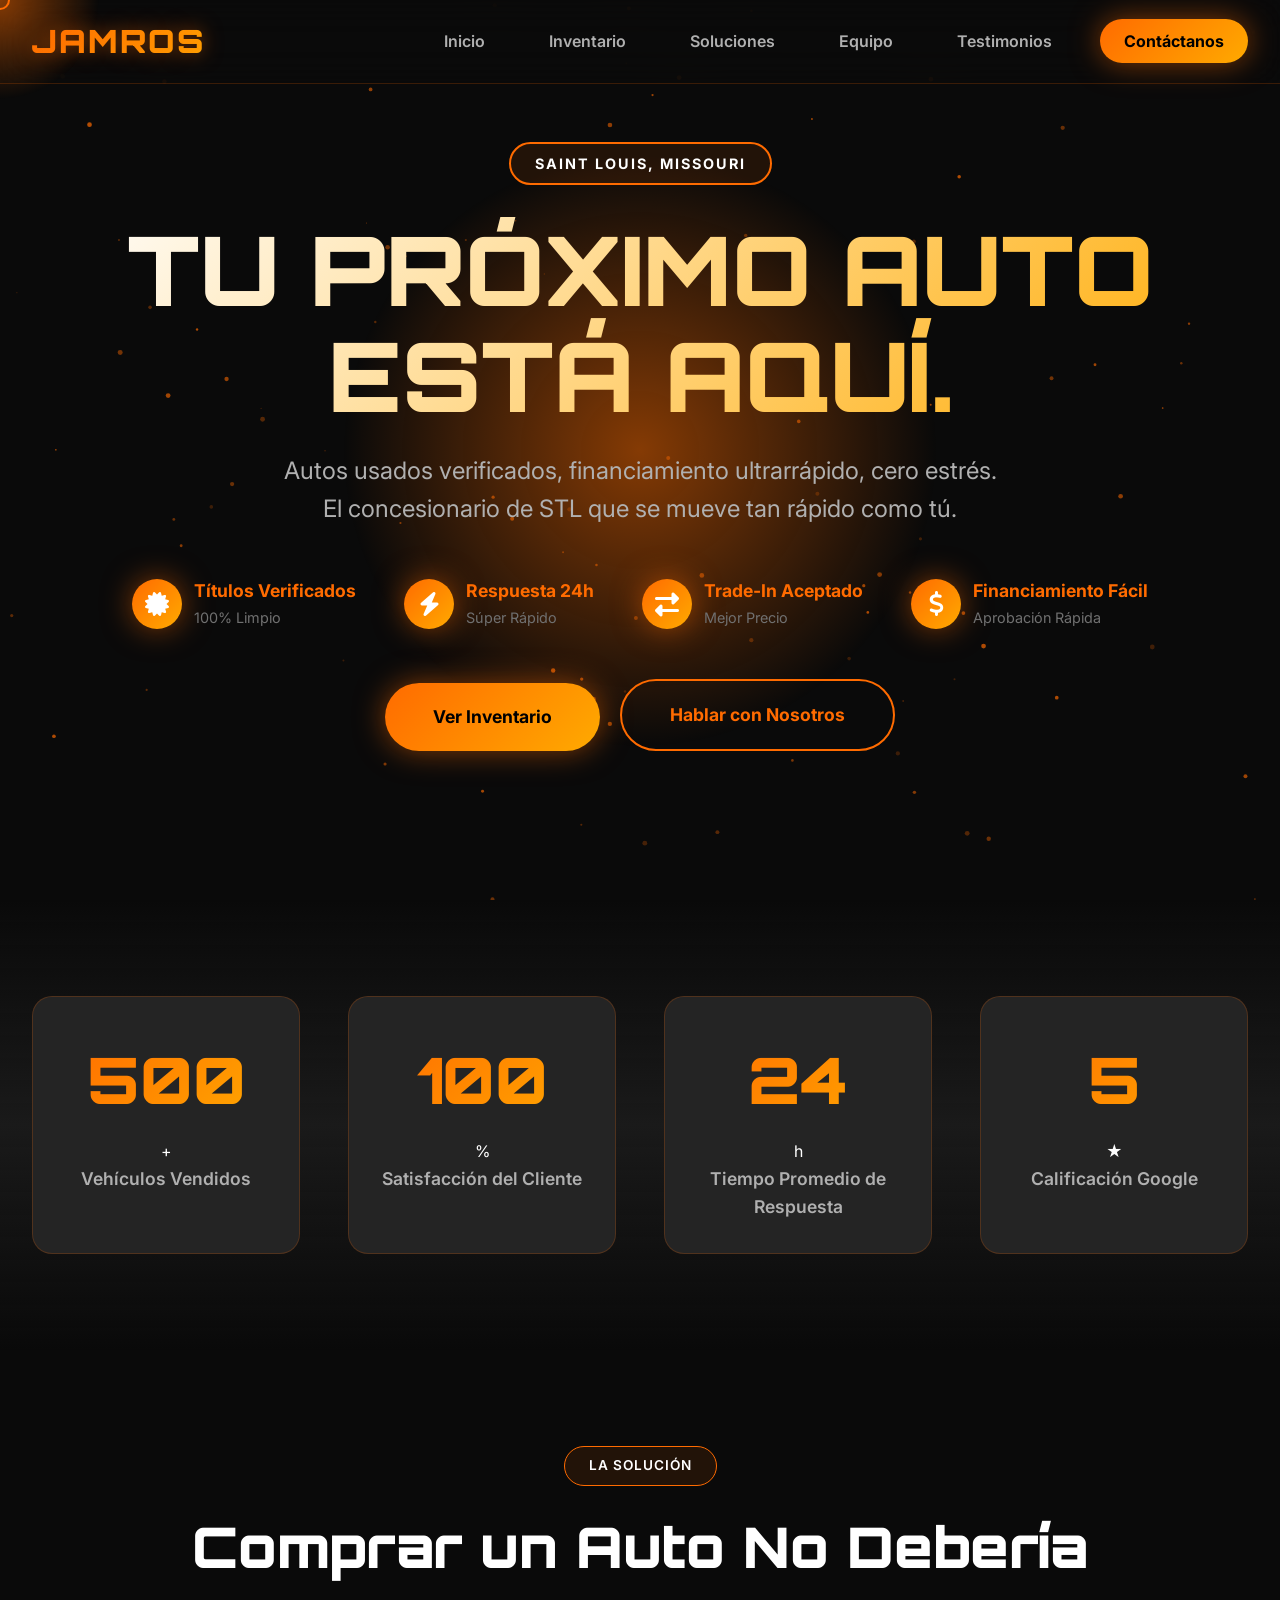
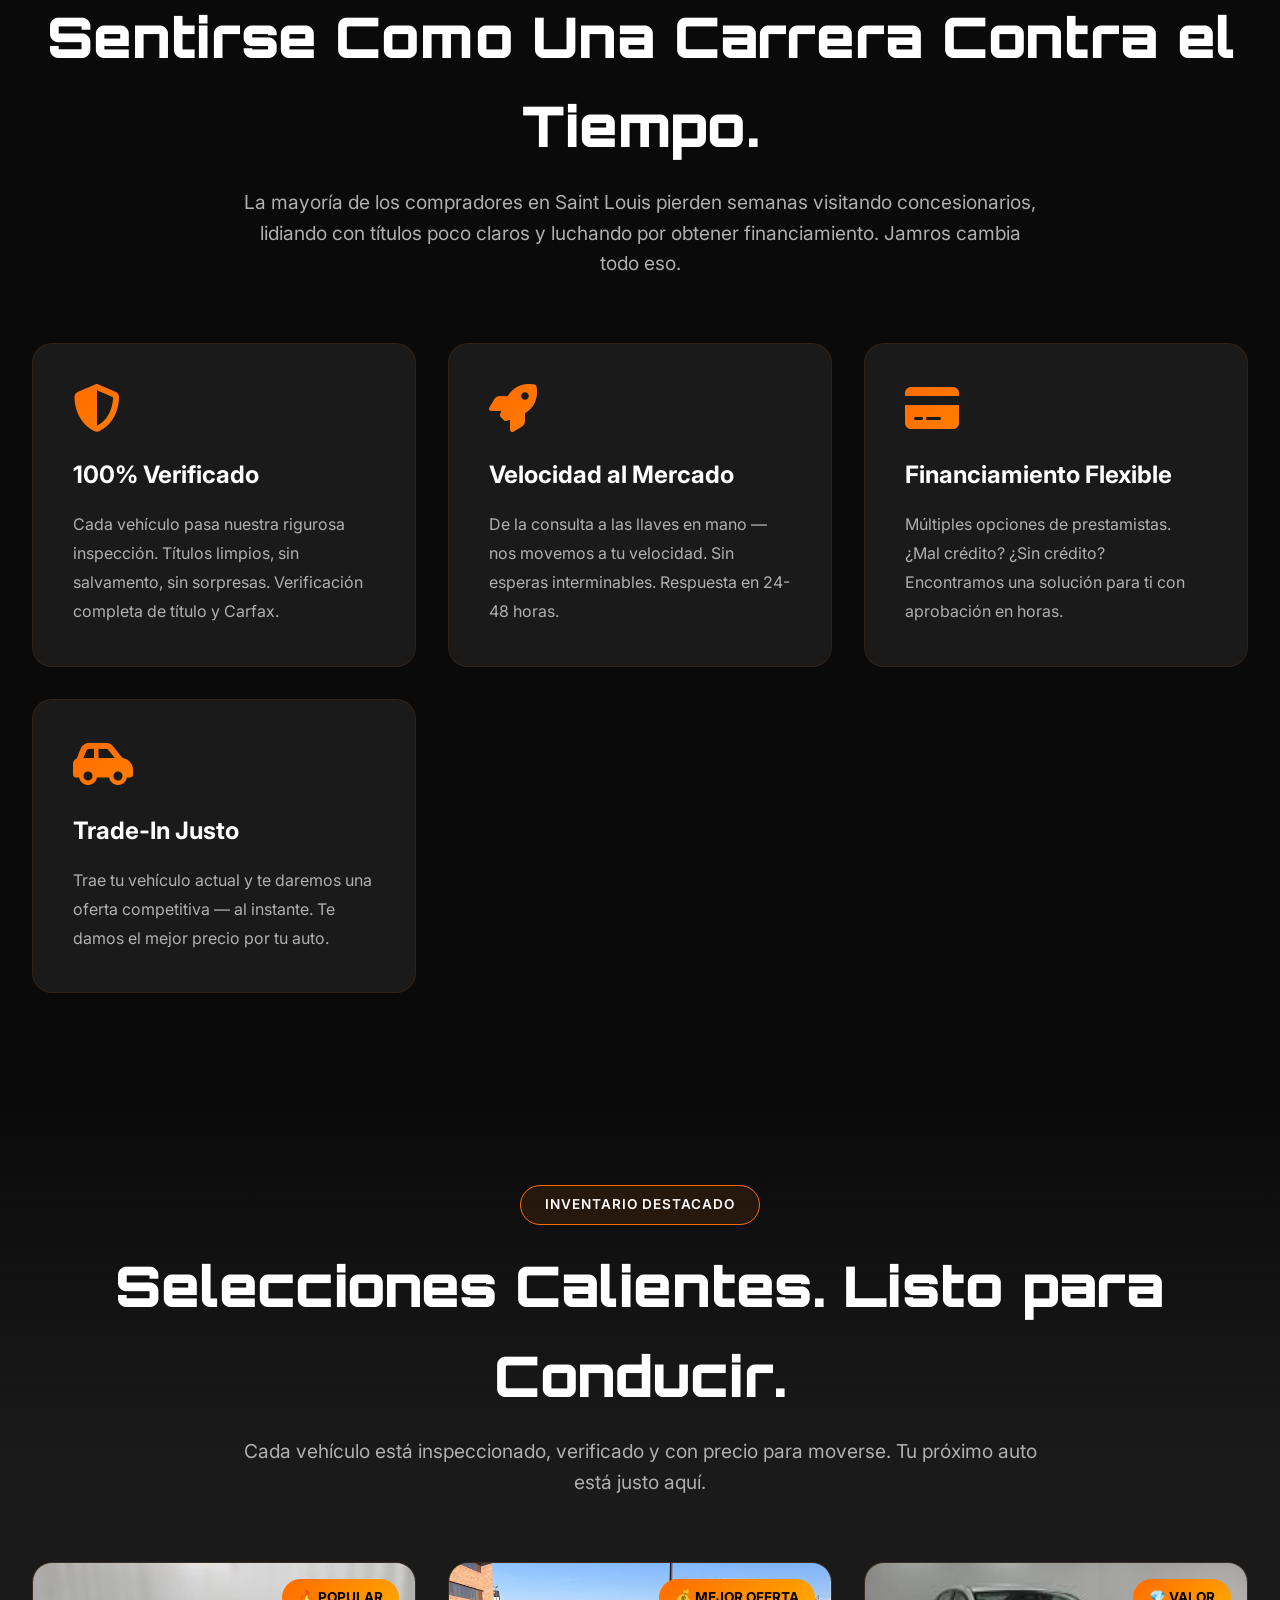
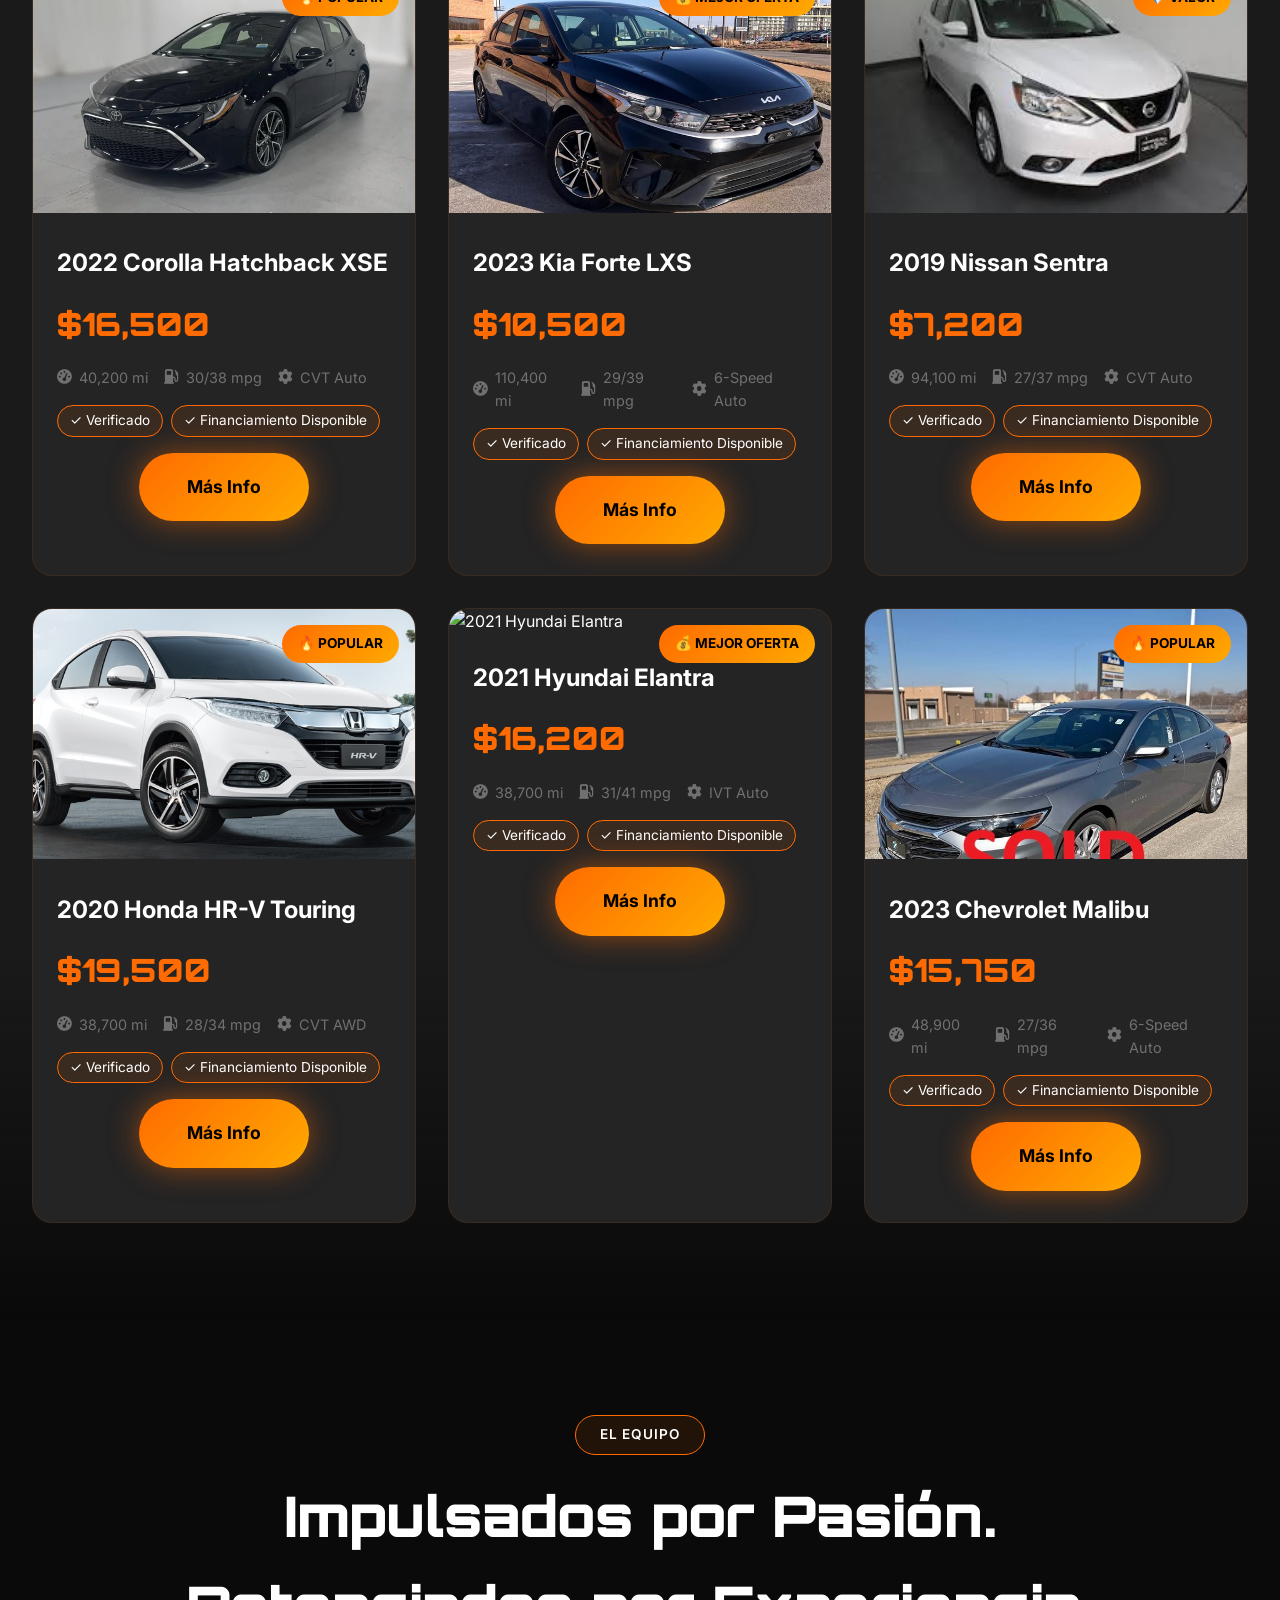
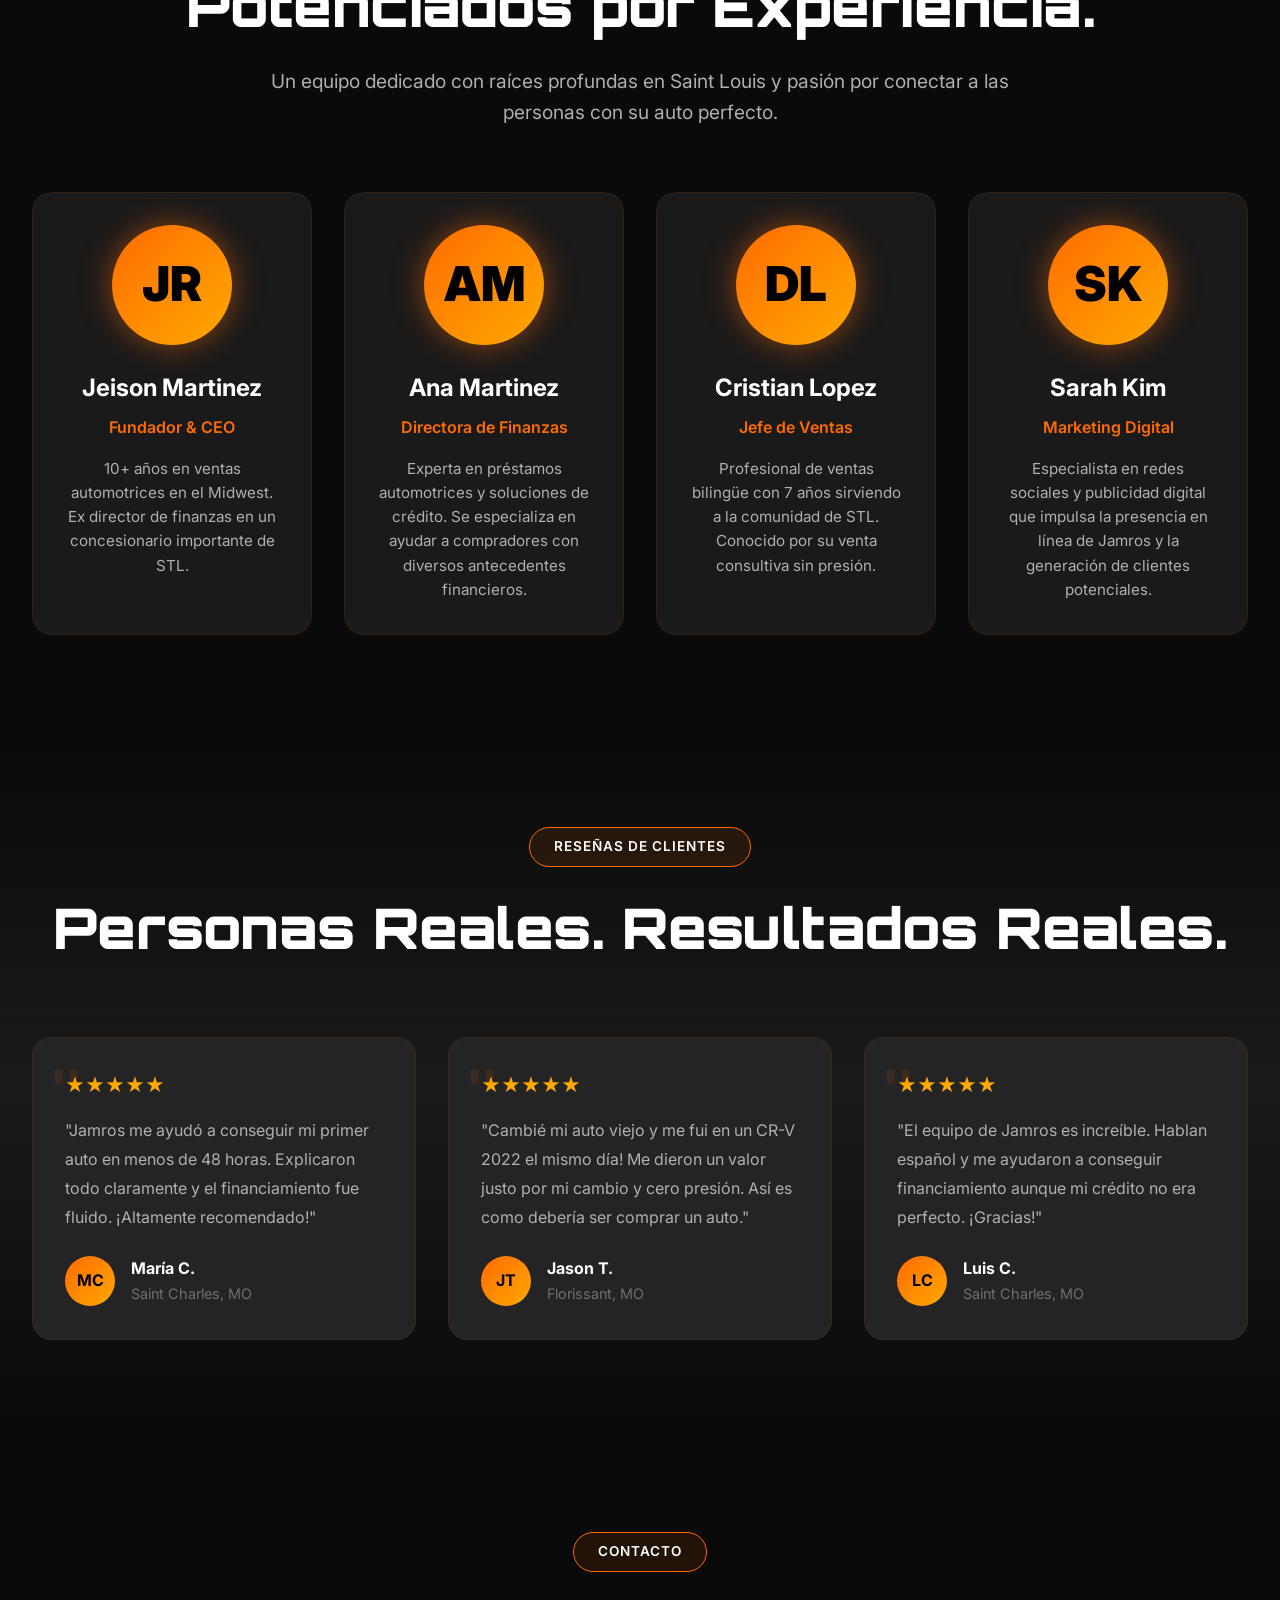
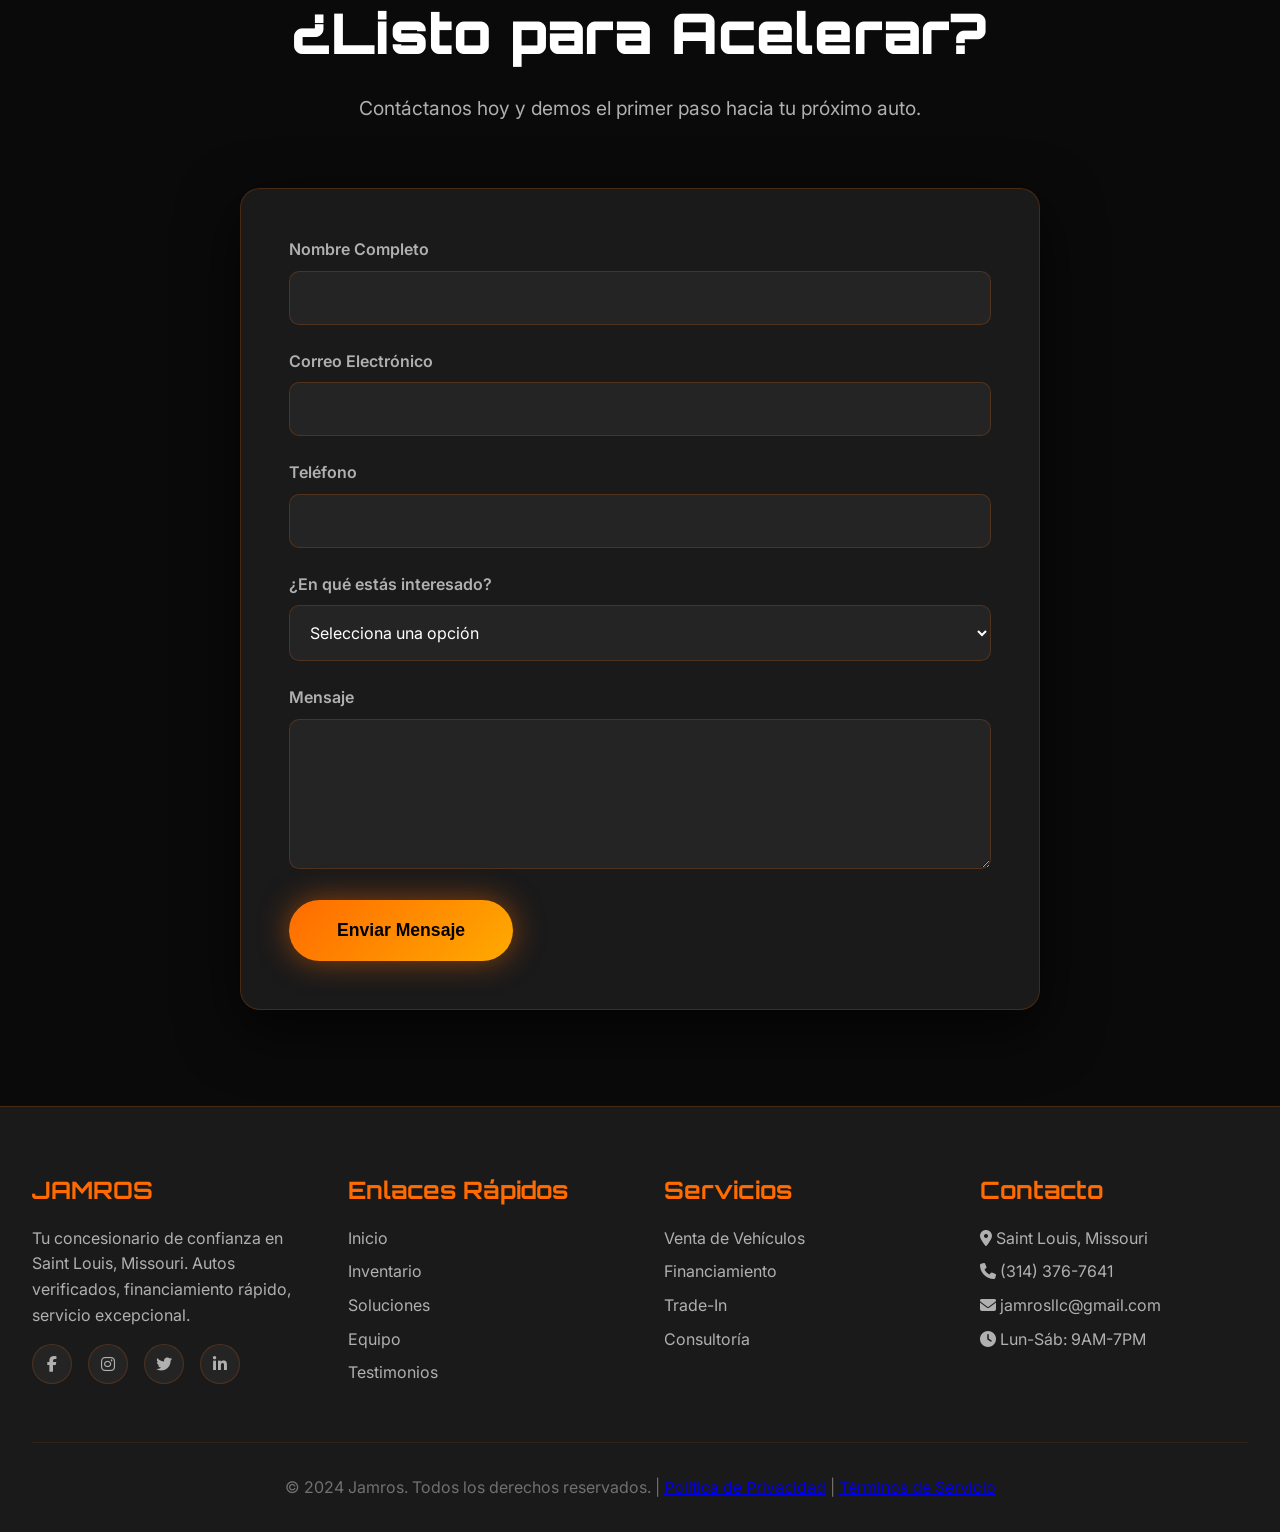
==== index.html @ 1359b7d1 "Update index.html" ====
<!DOCTYPE html>
<html lang="es">
<head>
    <meta charset="UTF-8">
    <meta name="viewport" content="width=device-width, initial-scale=1.0">
    <meta name="description" content="Jamros - Tu próximo auto está aquí. Autos usados verificados, financiamiento rápido, cero estrés. El concesionario de STL que se mueve tan rápido como tú.">
    <meta name="keywords" content="autos usados, Saint Louis, financiamiento de autos, trade-in, concesionario">
    <title>Jamros - Tu Próximo Auto Está Aquí | Saint Louis, MO</title>
    
    <!-- CDN Libraries -->
    <link rel="stylesheet" href="https://cdnjs.cloudflare.com/ajax/libs/font-awesome/6.4.0/css/all.min.css">
    <link href="https://fonts.googleapis.com/css2?family=Inter:wght@300;400;600;700;900&family=Orbitron:wght@400;700;900&display=swap" rel="stylesheet">
    
    <style>
        /* ============================================
           RESET & BASE STYLES
           ============================================ */
        * {
            margin: 0;
            padding: 0;
            box-sizing: border-box;
        }

        :root {
            /* Dark Mode Color Palette - Inspired by Sports Car Video */
            --color-bg-dark: #0a0a0a;
            --color-bg-card: #1a1a1a;
            --color-bg-elevated: #242424;
            --color-primary: #ff6b00;
            --color-primary-glow: rgba(255, 107, 0, 0.5);
            --color-secondary: #ffaa00;
            --color-accent: #00d4ff;
            --color-text-primary: #ffffff;
            --color-text-secondary: #b0b0b0;
            --color-text-muted: #707070;
            
            /* Spacing */
            --spacing-xs: 0.5rem;
            --spacing-sm: 1rem;
            --spacing-md: 2rem;
            --spacing-lg: 4rem;
            --spacing-xl: 6rem;
            
            /* Shadows & Glows */
            --shadow-glow: 0 0 30px var(--color-primary-glow);
            --shadow-card: 0 10px 40px rgba(0, 0, 0, 0.5);
            --shadow-elevated: 0 20px 60px rgba(0, 0, 0, 0.7);
            
            /* Transitions */
            --transition-fast: 0.2s ease;
            --transition-smooth: 0.4s cubic-bezier(0.4, 0, 0.2, 1);
            --transition-bounce: 0.6s cubic-bezier(0.68, -0.55, 0.265, 1.55);
        }

        html {
            scroll-behavior: smooth;
        }

        body {
            font-family: 'Inter', sans-serif;
            background: var(--color-bg-dark);
            color: var(--color-text-primary);
            overflow-x: hidden;
            line-height: 1.6;
        }

        /* ============================================
           PARTICLE BACKGROUND SYSTEM
           ============================================ */
        #particles-canvas {
            position: fixed;
            top: 0;
            left: 0;
            width: 100%;
            height: 100%;
            z-index: 1;
            pointer-events: none;
        }

        .content-wrapper {
            position: relative;
            z-index: 2;
        }

        /* ============================================
           NAVIGATION BAR - Glassmorphism
           ============================================ */
        nav {
            position: fixed;
            top: 0;
            width: 100%;
            background: rgba(10, 10, 10, 0.8);
            backdrop-filter: blur(20px);
            border-bottom: 1px solid rgba(255, 107, 0, 0.2);
            z-index: 1000;
            transition: var(--transition-smooth);
        }

        nav.scrolled {
            background: rgba(10, 10, 10, 0.95);
            box-shadow: var(--shadow-glow);
        }

        nav .container {
            max-width: 1400px;
            margin: 0 auto;
            padding: 1rem 2rem;
            display: flex;
            justify-content: space-between;
            align-items: center;
        }

        .logo {
            font-family: 'Orbitron', sans-serif;
            font-size: 2rem;
            font-weight: 900;
            background: linear-gradient(135deg, var(--color-primary), var(--color-secondary));
            -webkit-background-clip: text;
            -webkit-text-fill-color: transparent;
            background-clip: text;
            text-shadow: 0 0 20px var(--color-primary-glow);
            letter-spacing: 2px;
            cursor: pointer;
            transition: var(--transition-smooth);
        }

        .logo:hover {
            transform: scale(1.05);
            filter: brightness(1.2);
        }

        nav ul {
            display: flex;
            list-style: none;
            gap: 2rem;
        }

        nav a {
            color: var(--color-text-secondary);
            text-decoration: none;
            font-weight: 600;
            position: relative;
            transition: var(--transition-fast);
            padding: 0.5rem 1rem;
        }

        nav a::before {
            content: '';
            position: absolute;
            bottom: 0;
            left: 50%;
            width: 0;
            height: 2px;
            background: var(--color-primary);
            transform: translateX(-50%);
            transition: var(--transition-smooth);
            box-shadow: var(--shadow-glow);
        }

        nav a:hover {
            color: var(--color-primary);
        }

        nav a:hover::before {
            width: 100%;
        }

        .nav-cta {
            background: linear-gradient(135deg, var(--color-primary), var(--color-secondary));
            padding: 0.75rem 1.5rem !important;
            border-radius: 50px;
            font-weight: 700;
            color: #000 !important;
            box-shadow: var(--shadow-glow);
            transition: var(--transition-smooth);
        }

        .nav-cta:hover {
            transform: translateY(-3px);
            box-shadow: 0 0 40px var(--color-primary-glow);
        }

        .nav-cta::before {
            display: none;
        }

        /* Mobile Menu Toggle */
        .menu-toggle {
            display: none;
            flex-direction: column;
            gap: 5px;
            cursor: pointer;
        }

        .menu-toggle span {
            width: 30px;
            height: 3px;
            background: var(--color-primary);
            border-radius: 3px;
            transition: var(--transition-smooth);
        }

        /* ============================================
           HERO SECTION - Cinematic Entry
           ============================================ */
        .hero {
            min-height: 100vh;
            display: flex;
            align-items: center;
            justify-content: center;
            position: relative;
            overflow: hidden;
            padding: 0 2rem;
        }

        .hero::before {
            content: '';
            position: absolute;
            top: 50%;
            left: 50%;
            width: 600px;
            height: 600px;
            background: radial-gradient(circle, var(--color-primary-glow), transparent 70%);
            transform: translate(-50%, -50%);
            animation: pulse-glow 4s ease-in-out infinite;
            pointer-events: none;
        }

        @keyframes pulse-glow {
            0%, 100% { transform: translate(-50%, -50%) scale(1); opacity: 0.5; }
            50% { transform: translate(-50%, -50%) scale(1.2); opacity: 0.8; }
        }

        .hero-content {
            text-align: center;
            max-width: 1200px;
            position: relative;
            z-index: 10;
        }

        .hero-badge {
            display: inline-block;
            background: rgba(255, 107, 0, 0.1);
            border: 2px solid var(--color-primary);
            padding: 0.5rem 1.5rem;
            border-radius: 50px;
            margin-bottom: 2rem;
            font-weight: 700;
            letter-spacing: 2px;
            text-transform: uppercase;
            font-size: 0.9rem;
            animation: badge-float 3s ease-in-out infinite;
        }

        @keyframes badge-float {
            0%, 100% { transform: translateY(0); }
            50% { transform: translateY(-10px); }
        }

        .hero h1 {
            font-family: 'Orbitron', sans-serif;
            font-size: clamp(2.5rem, 8vw, 6rem);
            font-weight: 900;
            line-height: 1.1;
            margin-bottom: 1.5rem;
            background: linear-gradient(135deg, #ffffff, var(--color-secondary));
            -webkit-background-clip: text;
            -webkit-text-fill-color: transparent;
            background-clip: text;
            animation: title-zoom 1s cubic-bezier(0.4, 0, 0.2, 1) forwards;
            opacity: 0;
        }

        @keyframes title-zoom {
            0% { transform: scale(0.8); opacity: 0; filter: blur(10px); }
            100% { transform: scale(1); opacity: 1; filter: blur(0); }
        }

        .hero p {
            font-size: clamp(1rem, 2vw, 1.5rem);
            color: var(--color-text-secondary);
            margin-bottom: 3rem;
            animation: fade-up 1s ease 0.3s forwards;
            opacity: 0;
        }

        @keyframes fade-up {
            0% { transform: translateY(30px); opacity: 0; }
            100% { transform: translateY(0); opacity: 1; }
        }

        .hero-features {
            display: flex;
            justify-content: center;
            gap: 3rem;
            margin-bottom: 3rem;
            flex-wrap: wrap;
            animation: fade-up 1s ease 0.6s forwards;
            opacity: 0;
        }

        .feature-item {
            display: flex;
            align-items: center;
            gap: 0.75rem;
        }

        .feature-icon {
            width: 50px;
            height: 50px;
            background: linear-gradient(135deg, var(--color-primary), var(--color-secondary));
            border-radius: 50%;
            display: flex;
            align-items: center;
            justify-content: center;
            font-size: 1.5rem;
            box-shadow: var(--shadow-glow);
            animation: icon-spin 20s linear infinite;
        }

        @keyframes icon-spin {
            0% { transform: rotate(0deg); }
            100% { transform: rotate(360deg); }
        }

        .feature-text {
            text-align: left;
        }

        .feature-text strong {
            display: block;
            font-size: 1.1rem;
            color: var(--color-primary);
        }

        .feature-text span {
            font-size: 0.9rem;
            color: var(--color-text-muted);
        }

        .hero-cta {
            animation: fade-up 1s ease 0.9s forwards;
            opacity: 0;
        }

        .btn {
            display: inline-block;
            padding: 1.25rem 3rem;
            font-size: 1.1rem;
            font-weight: 700;
            text-decoration: none;
            border-radius: 50px;
            transition: var(--transition-smooth);
            position: relative;
            overflow: hidden;
            cursor: pointer;
            border: none;
        }

        .btn-primary {
            background: linear-gradient(135deg, var(--color-primary), var(--color-secondary));
            color: #000;
            box-shadow: var(--shadow-glow);
        }

        .btn-primary::before {
            content: '';
            position: absolute;
            top: 50%;
            left: 50%;
            width: 0;
            height: 0;
            background: rgba(255, 255, 255, 0.3);
            border-radius: 50%;
            transform: translate(-50%, -50%);
            transition: width 0.6s, height 0.6s;
        }

        .btn-primary:hover::before {
            width: 400px;
            height: 400px;
        }

        .btn-primary:hover {
            transform: translateY(-5px) scale(1.05);
            box-shadow: 0 0 50px var(--color-primary-glow);
        }

        .btn-secondary {
            background: transparent;
            color: var(--color-primary);
            border: 2px solid var(--color-primary);
            margin-left: 1rem;
        }

        .btn-secondary:hover {
            background: var(--color-primary);
            color: #000;
            transform: translateY(-5px);
        }

        /* ============================================
           STATS SECTION
           ============================================ */
        .stats {
            padding: var(--spacing-xl) 2rem;
            background: linear-gradient(180deg, transparent, var(--color-bg-card) 50%, transparent);
        }

        .stats .container {
            max-width: 1400px;
            margin: 0 auto;
            display: grid;
            grid-template-columns: repeat(auto-fit, minmax(250px, 1fr));
            gap: 3rem;
        }

        .stat-card {
            text-align: center;
            padding: 2rem;
            background: var(--color-bg-elevated);
            border-radius: 20px;
            border: 1px solid rgba(255, 107, 0, 0.2);
            transition: var(--transition-smooth);
            position: relative;
            overflow: hidden;
        }

        .stat-card::before {
            content: '';
            position: absolute;
            top: -50%;
            left: -50%;
            width: 200%;
            height: 200%;
            background: conic-gradient(from 0deg, transparent, var(--color-primary-glow), transparent 30%);
            animation: rotate-border 4s linear infinite;
            opacity: 0;
            transition: var(--transition-smooth);
        }

        @keyframes rotate-border {
            0% { transform: rotate(0deg); }
            100% { transform: rotate(360deg); }
        }

        .stat-card:hover::before {
            opacity: 1;
        }

        .stat-card:hover {
            transform: translateY(-10px);
            box-shadow: var(--shadow-elevated);
            border-color: var(--color-primary);
        }

        .stat-number {
            font-family: 'Orbitron', sans-serif;
            font-size: 4rem;
            font-weight: 900;
            background: linear-gradient(135deg, var(--color-primary), var(--color-secondary));
            -webkit-background-clip: text;
            -webkit-text-fill-color: transparent;
            background-clip: text;
            display: block;
            margin-bottom: 0.5rem;
        }

        .stat-label {
            font-size: 1.1rem;
            color: var(--color-text-secondary);
            font-weight: 600;
        }

        /* ============================================
           SOLUTION SECTION - Problem/Solution Split
           ============================================ */
        .solution {
            padding: var(--spacing-xl) 2rem;
            position: relative;
        }

        .section-title {
            text-align: center;
            margin-bottom: var(--spacing-lg);
        }

        .section-badge {
            display: inline-block;
            background: rgba(255, 107, 0, 0.1);
            border: 1px solid var(--color-primary);
            padding: 0.5rem 1.5rem;
            border-radius: 50px;
            margin-bottom: 1rem;
            font-weight: 600;
            letter-spacing: 1px;
            text-transform: uppercase;
            font-size: 0.85rem;
        }

        .section-title h2 {
            font-family: 'Orbitron', sans-serif;
            font-size: clamp(2rem, 5vw, 3.5rem);
            font-weight: 900;
            margin-bottom: 1rem;
        }

        .section-title p {
            font-size: 1.2rem;
            color: var(--color-text-secondary);
            max-width: 800px;
            margin: 0 auto;
        }

        .solution-grid {
            max-width: 1400px;
            margin: 0 auto;
            display: grid;
            grid-template-columns: repeat(auto-fit, minmax(300px, 1fr));
            gap: 2rem;
        }

        .solution-card {
            background: var(--color-bg-card);
            padding: 2.5rem;
            border-radius: 20px;
            border: 1px solid rgba(255, 107, 0, 0.1);
            transition: var(--transition-smooth);
            position: relative;
        }

        .solution-card::after {
            content: '';
            position: absolute;
            top: 0;
            left: 0;
            right: 0;
            height: 4px;
            background: linear-gradient(90deg, var(--color-primary), var(--color-secondary));
            border-radius: 20px 20px 0 0;
            transform: scaleX(0);
            transition: var(--transition-smooth);
        }

        .solution-card:hover {
            transform: translateY(-10px);
            box-shadow: var(--shadow-elevated);
            border-color: var(--color-primary);
        }

        .solution-card:hover::after {
            transform: scaleX(1);
        }

        .solution-card i {
            font-size: 3rem;
            background: linear-gradient(135deg, var(--color-primary), var(--color-secondary));
            -webkit-background-clip: text;
            -webkit-text-fill-color: transparent;
            background-clip: text;
            margin-bottom: 1.5rem;
            display: block;
        }

        .solution-card h3 {
            font-size: 1.5rem;
            margin-bottom: 1rem;
            font-weight: 700;
        }

        .solution-card p {
            color: var(--color-text-secondary);
            line-height: 1.8;
        }

        /* ============================================
           INVENTORY SECTION - 3D Card Hover
           ============================================ */
        .inventory {
            padding: var(--spacing-xl) 2rem;
            background: linear-gradient(180deg, transparent, var(--color-bg-card) 20%, var(--color-bg-card) 80%, transparent);
        }

        .inventory-grid {
            max-width: 1400px;
            margin: 0 auto;
            display: grid;
            grid-template-columns: repeat(auto-fill, minmax(350px, 1fr));
            gap: 2rem;
        }

        .car-card {
            background: var(--color-bg-elevated);
            border-radius: 20px;
            overflow: hidden;
            transition: var(--transition-smooth);
            position: relative;
            border: 1px solid rgba(255, 107, 0, 0.1);
            transform-style: preserve-3d;
            perspective: 1000px;
        }

        .car-card::before {
            content: '';
            position: absolute;
            top: 0;
            left: 0;
            right: 0;
            bottom: 0;
            background: linear-gradient(135deg, var(--color-primary-glow), transparent);
            opacity: 0;
            transition: var(--transition-smooth);
            z-index: 1;
            pointer-events: none;
        }

        .car-card:hover {
            transform: translateY(-15px) rotateX(5deg);
            box-shadow: var(--shadow-elevated), var(--shadow-glow);
            border-color: var(--color-primary);
        }

        .car-card:hover::before {
            opacity: 0.2;
        }

        .car-image {
            width: 100%;
            height: 250px;
            object-fit: cover;
            transition: var(--transition-smooth);
        }

        .car-card:hover .car-image {
            transform: scale(1.1);
        }

        .car-badge {
            position: absolute;
            top: 1rem;
            right: 1rem;
            background: linear-gradient(135deg, var(--color-primary), var(--color-secondary));
            color: #000;
            padding: 0.5rem 1rem;
            border-radius: 50px;
            font-weight: 700;
            font-size: 0.85rem;
            z-index: 2;
            animation: badge-pulse 2s ease-in-out infinite;
        }

        @keyframes badge-pulse {
            0%, 100% { transform: scale(1); }
            50% { transform: scale(1.05); }
        }

        .car-content {
            padding: 1.5rem;
            position: relative;
            z-index: 2;
        }

        .car-title {
            font-size: 1.5rem;
            font-weight: 700;
            margin-bottom: 1rem;
        }

        .car-price {
            font-family: 'Orbitron', sans-serif;
            font-size: 2rem;
            font-weight: 900;
            color: var(--color-primary);
            margin-bottom: 1rem;
        }

        .car-specs {
            display: flex;
            gap: 1rem;
            margin-bottom: 1rem;
            font-size: 0.9rem;
            color: var(--color-text-muted);
        }

        .car-specs span {
            display: flex;
            align-items: center;
            gap: 0.5rem;
        }

        .car-features {
            display: flex;
            gap: 0.5rem;
            margin-bottom: 1rem;
            flex-wrap: wrap;
        }

        .car-features span {
            background: rgba(255, 107, 0, 0.1);
            padding: 0.25rem 0.75rem;
            border-radius: 20px;
            font-size: 0.85rem;
            border: 1px solid var(--color-primary);
        }

        .car-cta {
            width: 100%;
            text-align: center;
        }

        /* ============================================
           TEAM SECTION
           ============================================ */
        .team {
            padding: var(--spacing-xl) 2rem;
        }

        .team-grid {
            max-width: 1400px;
            margin: 0 auto;
            display: grid;
            grid-template-columns: repeat(auto-fit, minmax(280px, 1fr));
            gap: 2rem;
        }

        .team-card {
            background: var(--color-bg-card);
            padding: 2rem;
            border-radius: 20px;
            text-align: center;
            border: 1px solid rgba(255, 107, 0, 0.1);
            transition: var(--transition-smooth);
            position: relative;
            overflow: hidden;
        }

        .team-card::before {
            content: '';
            position: absolute;
            top: 0;
            left: 0;
            width: 100%;
            height: 100%;
            background: radial-gradient(circle at center, var(--color-primary-glow), transparent 70%);
            opacity: 0;
            transition: var(--transition-smooth);
        }

        .team-card:hover {
            transform: translateY(-10px);
            box-shadow: var(--shadow-elevated);
            border-color: var(--color-primary);
        }

        .team-card:hover::before {
            opacity: 0.3;
        }

        .team-avatar {
            width: 120px;
            height: 120px;
            margin: 0 auto 1.5rem;
            background: linear-gradient(135deg, var(--color-primary), var(--color-secondary));
            border-radius: 50%;
            display: flex;
            align-items: center;
            justify-content: center;
            font-size: 3rem;
            font-weight: 900;
            color: #000;
            box-shadow: var(--shadow-glow);
            position: relative;
            z-index: 1;
        }

        .team-name {
            font-size: 1.5rem;
            font-weight: 700;
            margin-bottom: 0.5rem;
        }

        .team-role {
            color: var(--color-primary);
            font-weight: 600;
            margin-bottom: 1rem;
        }

        .team-bio {
            color: var(--color-text-secondary);
            font-size: 0.95rem;
            line-height: 1.6;
        }

        /* ============================================
           TESTIMONIALS
           ============================================ */
        .testimonials {
            padding: var(--spacing-xl) 2rem;
            background: linear-gradient(180deg, transparent, var(--color-bg-card) 50%, transparent);
        }

        .testimonial-grid {
            max-width: 1400px;
            margin: 0 auto;
            display: grid;
            grid-template-columns: repeat(auto-fit, minmax(350px, 1fr));
            gap: 2rem;
        }

        .testimonial-card {
            background: var(--color-bg-elevated);
            padding: 2rem;
            border-radius: 20px;
            border: 1px solid rgba(255, 107, 0, 0.1);
            transition: var(--transition-smooth);
            position: relative;
        }

        .testimonial-card::before {
            content: '"';
            position: absolute;
            top: 1rem;
            left: 1rem;
            font-size: 6rem;
            font-family: 'Orbitron', sans-serif;
            color: var(--color-primary);
            opacity: 0.1;
            line-height: 1;
        }

        .testimonial-card:hover {
            transform: translateY(-10px);
            box-shadow: var(--shadow-elevated);
            border-color: var(--color-primary);
        }

        .stars {
            color: var(--color-secondary);
            font-size: 1.2rem;
            margin-bottom: 1rem;
        }

        .testimonial-text {
            color: var(--color-text-secondary);
            line-height: 1.8;
            margin-bottom: 1.5rem;
            position: relative;
            z-index: 1;
        }

        .testimonial-author {
            display: flex;
            align-items: center;
            gap: 1rem;
        }

        .author-avatar {
            width: 50px;
            height: 50px;
            background: linear-gradient(135deg, var(--color-primary), var(--color-secondary));
            border-radius: 50%;
            display: flex;
            align-items: center;
            justify-content: center;
            font-weight: 700;
            color: #000;
        }

        .author-info strong {
            display: block;
            font-weight: 700;
        }

        .author-info span {
            font-size: 0.9rem;
            color: var(--color-text-muted);
        }

        /* ============================================
           CONTACT SECTION
           ============================================ */
        .contact {
            padding: var(--spacing-xl) 2rem;
            position: relative;
        }

        .contact-container {
            max-width: 800px;
            margin: 0 auto;
            background: var(--color-bg-card);
            padding: 3rem;
            border-radius: 20px;
            border: 1px solid rgba(255, 107, 0, 0.2);
            box-shadow: var(--shadow-elevated);
        }

        .form-group {
            margin-bottom: 1.5rem;
        }

        .form-group label {
            display: block;
            margin-bottom: 0.5rem;
            font-weight: 600;
            color: var(--color-text-secondary);
        }

        .form-group input,
        .form-group textarea,
        .form-group select {
            width: 100%;
            padding: 1rem;
            background: var(--color-bg-elevated);
            border: 1px solid rgba(255, 107, 0, 0.2);
            border-radius: 10px;
            color: var(--color-text-primary);
            font-family: 'Inter', sans-serif;
            font-size: 1rem;
            transition: var(--transition-smooth);
        }

        .form-group input:focus,
        .form-group textarea:focus,
        .form-group select:focus {
            outline: none;
            border-color: var(--color-primary);
            box-shadow: var(--shadow-glow);
        }

        .form-group textarea {
            resize: vertical;
            min-height: 150px;
        }

        /* ============================================
           FOOTER
           ============================================ */
        footer {
            background: var(--color-bg-card);
            padding: var(--spacing-lg) 2rem 2rem;
            border-top: 1px solid rgba(255, 107, 0, 0.2);
        }

        .footer-content {
            max-width: 1400px;
            margin: 0 auto;
            display: grid;
            grid-template-columns: repeat(auto-fit, minmax(250px, 1fr));
            gap: 3rem;
            margin-bottom: 3rem;
        }

        .footer-section h3 {
            font-family: 'Orbitron', sans-serif;
            font-size: 1.5rem;
            margin-bottom: 1rem;
            color: var(--color-primary);
        }

        .footer-section p,
        .footer-section a {
            color: var(--color-text-secondary);
            text-decoration: none;
            display: block;
            margin-bottom: 0.5rem;
            transition: var(--transition-fast);
        }

        .footer-section a:hover {
            color: var(--color-primary);
            padding-left: 5px;
        }

        .social-links {
            display: flex;
            gap: 1rem;
            margin-top: 1rem;
        }

        .social-links a {
            width: 40px;
            height: 40px;
            background: var(--color-bg-elevated);
            border-radius: 50%;
            display: flex;
            align-items: center;
            justify-content: center;
            border: 1px solid rgba(255, 107, 0, 0.2);
            transition: var(--transition-smooth);
        }

        .social-links a:hover {
            background: var(--color-primary);
            border-color: var(--color-primary);
            transform: translateY(-5px);
            box-shadow: var(--shadow-glow);
        }

        .footer-bottom {
            text-align: center;
            padding-top: 2rem;
            border-top: 1px solid rgba(255, 107, 0, 0.1);
            color: var(--color-text-muted);
        }

        /* ============================================
           RESPONSIVE DESIGN
           ============================================ */
        @media (max-width: 768px) {
            nav ul {
                display: none;
                flex-direction: column;
                position: absolute;
                top: 100%;
                left: 0;
                right: 0;
                background: rgba(10, 10, 10, 0.98);
                padding: 2rem;
                gap: 1rem;
            }

            nav ul.active {
                display: flex;
            }

            .menu-toggle {
                display: flex;
            }

            .hero-features {
                flex-direction: column;
                gap: 1.5rem;
            }

            .btn-secondary {
                margin-left: 0;
                margin-top: 1rem;
            }

            .inventory-grid,
            .solution-grid,
            .team-grid,
            .testimonial-grid {
                grid-template-columns: 1fr;
            }

            .section-title h2 {
                font-size: 2rem;
            }
        }

        /* ============================================
           SCROLL ANIMATIONS
           ============================================ */
        .fade-in {
            opacity: 0;
            transform: translateY(30px);
            transition: opacity 0.8s ease, transform 0.8s ease;
        }

        .fade-in.visible {
            opacity: 1;
            transform: translateY(0);
        }

        /* ============================================
           LOADING ANIMATION
           ============================================ */
        .loader {
            position: fixed;
            top: 0;
            left: 0;
            width: 100%;
            height: 100%;
            background: var(--color-bg-dark);
            display: flex;
            align-items: center;
            justify-content: center;
            z-index: 9999;
            transition: opacity 0.5s ease, visibility 0.5s ease;
        }

        .loader.hidden {
            opacity: 0;
            visibility: hidden;
        }

        .loader-ring {
            width: 100px;
            height: 100px;
            border: 4px solid rgba(255, 107, 0, 0.1);
            border-top-color: var(--color-primary);
            border-radius: 50%;
            animation: spin 1s linear infinite;
        }

        @keyframes spin {
            to { transform: rotate(360deg); }
        }

        /* ============================================
           CURSOR GLOW EFFECT
           ============================================ */
        .cursor-glow {
            position: fixed;
            width: 20px;
            height: 20px;
            border: 2px solid var(--color-primary);
            border-radius: 50%;
            pointer-events: none;
            z-index: 9998;
            transition: transform 0.15s ease;
            transform: translate(-50%, -50%);
        }

        .cursor-glow::before {
            content: '';
            position: absolute;
            top: 50%;
            left: 50%;
            transform: translate(-50%, -50%);
            width: 200px;
            height: 200px;
            background: radial-gradient(circle, var(--color-primary-glow), transparent 70%);
            pointer-events: none;
        }
    </style>
</head>
<body>
    <!-- Loading Screen -->
    <div class="loader">
        <div class="loader-ring"></div>
    </div>

    <!-- Custom Cursor Glow -->
    <div class="cursor-glow"></div>

    <!-- Particle Background -->
    <canvas id="particles-canvas"></canvas>

    <!-- Content Wrapper -->
    <div class="content-wrapper">
        <!-- Navigation -->
        <nav id="navbar">
            <div class="container">
                <div class="logo">JAMROS</div>
                <div class="menu-toggle" id="menuToggle">
                    <span></span>
                    <span></span>
                    <span></span>
                </div>
                <ul id="navMenu">
                    <li><a href="#inicio">Inicio</a></li>
                    <li><a href="#inventario">Inventario</a></li>
                    <li><a href="#soluciones">Soluciones</a></li>
                    <li><a href="#equipo">Equipo</a></li>
                    <li><a href="#testimonios">Testimonios</a></li>
                    <li><a href="#contacto" class="nav-cta">Contáctanos</a></li>
                </ul>
            </div>
        </nav>

        <!-- Hero Section -->
        <section class="hero" id="inicio">
            <div class="hero-content">
                <div class="hero-badge">Saint Louis, Missouri</div>
                <h1>TU PRÓXIMO AUTO ESTÁ AQUÍ.</h1>
                <p>Autos usados verificados, financiamiento ultrarrápido, cero estrés.<br>
                El concesionario de STL que se mueve tan rápido como tú.</p>
                
                <div class="hero-features">
                    <div class="feature-item">
                        <div class="feature-icon">
                            <i class="fas fa-certificate"></i>
                        </div>
                        <div class="feature-text">
                            <strong>Títulos Verificados</strong>
                            <span>100% Limpio</span>
                        </div>
                    </div>
                    <div class="feature-item">
                        <div class="feature-icon">
                            <i class="fas fa-bolt"></i>
                        </div>
                        <div class="feature-text">
                            <strong>Respuesta 24h</strong>
                            <span>Súper Rápido</span>
                        </div>
                    </div>
                    <div class="feature-item">
                        <div class="feature-icon">
                            <i class="fas fa-exchange-alt"></i>
                        </div>
                        <div class="feature-text">
                            <strong>Trade-In Aceptado</strong>
                            <span>Mejor Precio</span>
                        </div>
                    </div>
                    <div class="feature-item">
                        <div class="feature-icon">
                            <i class="fas fa-dollar-sign"></i>
                        </div>
                        <div class="feature-text">
                            <strong>Financiamiento Fácil</strong>
                            <span>Aprobación Rápida</span>
                        </div>
                    </div>
                </div>

                <div class="hero-cta">
                    <a href="#inventario" class="btn btn-primary">Ver Inventario</a>
                    <a href="#contacto" class="btn btn-secondary">Hablar con Nosotros</a>
                </div>
            </div>
        </section>

        <!-- Stats Section -->
        <section class="stats">
            <div class="container">
                <div class="stat-card fade-in">
                    <span class="stat-number" data-target="500">0</span>+
                    <div class="stat-label">Vehículos Vendidos</div>
                </div>
                <div class="stat-card fade-in">
                    <span class="stat-number" data-target="100">0</span>%
                    <div class="stat-label">Satisfacción del Cliente</div>
                </div>
                <div class="stat-card fade-in">
                    <span class="stat-number" data-target="24">0</span>h
                    <div class="stat-label">Tiempo Promedio de Respuesta</div>
                </div>
                <div class="stat-card fade-in">
                    <span class="stat-number" data-target="5">0</span>★
                    <div class="stat-label">Calificación Google</div>
                </div>
            </div>
        </section>

        <!-- Solution Section -->
        <section class="solution" id="soluciones">
            <div class="section-title fade-in">
                <div class="section-badge">LA SOLUCIÓN</div>
                <h2>Comprar un Auto No Debería<br>Sentirse Como Una Carrera Contra el Tiempo.</h2>
                <p>La mayoría de los compradores en Saint Louis pierden semanas visitando concesionarios, lidiando con títulos poco claros y luchando por obtener financiamiento. Jamros cambia todo eso.</p>
            </div>

            <div class="solution-grid">
                <div class="solution-card fade-in">
                    <i class="fas fa-shield-alt"></i>
                    <h3>100% Verificado</h3>
                    <p>Cada vehículo pasa nuestra rigurosa inspección. Títulos limpios, sin salvamento, sin sorpresas. Verificación completa de título y Carfax.</p>
                </div>
                <div class="solution-card fade-in">
                    <i class="fas fa-rocket"></i>
                    <h3>Velocidad al Mercado</h3>
                    <p>De la consulta a las llaves en mano — nos movemos a tu velocidad. Sin esperas interminables. Respuesta en 24-48 horas.</p>
                </div>
                <div class="solution-card fade-in">
                    <i class="fas fa-credit-card"></i>
                    <h3>Financiamiento Flexible</h3>
                    <p>Múltiples opciones de prestamistas. ¿Mal crédito? ¿Sin crédito? Encontramos una solución para ti con aprobación en horas.</p>
                </div>
                <div class="solution-card fade-in">
                    <i class="fas fa-car-side"></i>
                    <h3>Trade-In Justo</h3>
                    <p>Trae tu vehículo actual y te daremos una oferta competitiva — al instante. Te damos el mejor precio por tu auto.</p>
                </div>
            </div>
        </section>

        <!-- Inventory Section -->
        <section class="inventory" id="inventario">
            <div class="section-title fade-in">
                <div class="section-badge">INVENTARIO DESTACADO</div>
                <h2>Selecciones Calientes. Listo para Conducir.</h2>
                <p>Cada vehículo está inspeccionado, verificado y con precio para moverse. Tu próximo auto está justo aquí.</p>
            </div>

            <div class="inventory-grid">
                <!-- Car Card 1 -->
                <div class="car-card fade-in">
                    <div class="car-badge">🔥 POPULAR</div>
                    <img src="2022 COROLLA H.jpg" alt="Toyota Corolla" class="car-image">
                    <div class="car-content">
                        <h3 class="car-title">2022 Corolla Hatchback XSE</h3>
                        <div class="car-price">$16,500</div>
                        <div class="car-specs">
                            <span><i class="fas fa-tachometer-alt"></i> 40,200 mi</span>
                            <span><i class="fas fa-gas-pump"></i> 30/38 mpg</span>
                            <span><i class="fas fa-cog"></i> CVT Auto</span>
                        </div>
                        <div class="car-features">
                            <span>✓ Verificado</span>
                            <span>✓ Financiamiento Disponible</span>
                        </div>
                        <div class="car-cta">
                            <a href="#contacto" class="btn btn-primary">Más Info</a>
                        </div>
                    </div>
                </div>

                <!-- Car Card 2 -->
                <div class="car-card fade-in">
                    <div class="car-badge">💰 MEJOR OFERTA</div>
                    <img src="Kia 1.jpg" alt="2023 Kia Forte LXS" class="car-image">
                    <div class="car-content">
                        <h3 class="car-title">2023 Kia Forte LXS</h3>
                        <div class="car-price">$10,500</div>
                        <div class="car-specs">
                            <span><i class="fas fa-tachometer-alt"></i> 110,400 mi</span>
                            <span><i class="fas fa-gas-pump"></i> 29/39 mpg</span>
                            <span><i class="fas fa-cog"></i> 6-Speed Auto</span>
                        </div>
                        <div class="car-features">
                            <span>✓ Verificado</span>
                            <span>✓ Financiamiento Disponible</span>
                        </div>
                        <div class="car-cta">
                            <a href="#contacto" class="btn btn-primary">Más Info</a>
                        </div>
                    </div>
                </div>

                <!-- Car Card 3 -->
                <div class="car-card fade-in">
                    <div class="car-badge">💎 VALOR</div>
                    <img src="Nissan 2019.jpg" alt="2019 Nissan Sentra" class="car-image">
                    <div class="car-content">
                        <h3 class="car-title">2019 Nissan Sentra</h3>
                        <div class="car-price">$7,200</div>
                        <div class="car-specs">
                            <span><i class="fas fa-tachometer-alt"></i> 94,100 mi</span>
                            <span><i class="fas fa-gas-pump"></i> 27/37 mpg</span>
                            <span><i class="fas fa-cog"></i> CVT Auto</span>
                        </div>
                        <div class="car-features">
                            <span>✓ Verificado</span>
                            <span>✓ Financiamiento Disponible</span>
                        </div>
                        <div class="car-cta">
                            <a href="#contacto" class="btn btn-primary">Más Info</a>
                        </div>
                    </div>
                </div>

                <!-- Car Card 4 -->
                <div class="car-card fade-in">
                    <div class="car-badge">🔥 POPULAR</div>
                    <img src="HONDA HRV.jpg" alt="2020 Honda HR-V Touring" class="car-image">
                    <div class="car-content">
                        <h3 class="car-title">2020 Honda HR-V Touring</h3>
                        <div class="car-price">$19,500</div>
                        <div class="car-specs">
                            <span><i class="fas fa-tachometer-alt"></i> 38,700 mi</span>
                            <span><i class="fas fa-gas-pump"></i> 28/34 mpg</span>
                            <span><i class="fas fa-cog"></i> CVT AWD</span>
                        </div>
                        <div class="car-features">
                            <span>✓ Verificado</span>
                            <span>✓ Financiamiento Disponible</span>
                        </div>
                        <div class="car-cta">
                            <a href="#contacto" class="btn btn-primary">Más Info</a>
                        </div>
                    </div>
                </div>

                <!-- Car Card 5 -->
                <div class="car-card fade-in">
                    <div class="car-badge">💰 MEJOR OFERTA</div>
                    <img src="ELANTRA 2021" alt="2021 Hyundai Elantra" class="car-image">
                    <div class="car-content">
                        <h3 class="car-title">2021 Hyundai Elantra</h3>
                        <div class="car-price">$16,200</div>
                        <div class="car-specs">
                            <span><i class="fas fa-tachometer-alt"></i> 38,700 mi</span>
                            <span><i class="fas fa-gas-pump"></i> 31/41 mpg</span>
                            <span><i class="fas fa-cog"></i> IVT Auto</span>
                        </div>
                        <div class="car-features">
                            <span>✓ Verificado</span>
                            <span>✓ Financiamiento Disponible</span>
                        </div>
                        <div class="car-cta">
                            <a href="#contacto" class="btn btn-primary">Más Info</a>
                        </div>
                    </div>
                </div>

                <!-- Car Card 6 -->
                <div class="car-card fade-in">
                    <div class="car-badge">🔥 POPULAR</div>
                    <img src="MALIBU 2023.jpg" alt="2023 Chevrolet Malibu" class="car-image">
                    <div class="car-content">
                        <h3 class="car-title">2023 Chevrolet Malibu</h3>
                        <div class="car-price">$15,750</div>
                        <div class="car-specs">
                            <span><i class="fas fa-tachometer-alt"></i> 48,900 mi</span>
                            <span><i class="fas fa-gas-pump"></i> 27/36 mpg</span>
                            <span><i class="fas fa-cog"></i> 6-Speed Auto</span>
                        </div>
                        <div class="car-features">
                            <span>✓ Verificado</span>
                            <span>✓ Financiamiento Disponible</span>
                        </div>
                        <div class="car-cta">
                            <a href="#contacto" class="btn btn-primary">Más Info</a>
                        </div>
                    </div>
                </div>
            </div>
        </section>

        <!-- Team Section -->
        <section class="team" id="equipo">
            <div class="section-title fade-in">
                <div class="section-badge">EL EQUIPO</div>
                <h2>Impulsados por Pasión.<br>Potenciados por Experiencia.</h2>
                <p>Un equipo dedicado con raíces profundas en Saint Louis y pasión por conectar a las personas con su auto perfecto.</p>
            </div>

            <div class="team-grid">
                <div class="team-card fade-in">
                    <div class="team-avatar">JR</div>
                    <h3 class="team-name">Jeison Martinez</h3>
                    <div class="team-role">Fundador & CEO</div>
                    <p class="team-bio">10+ años en ventas automotrices en el Midwest. Ex director de finanzas en un concesionario importante de STL.</p>
                </div>

                <div class="team-card fade-in">
                    <div class="team-avatar">AM</div>
                    <h3 class="team-name">Ana Martinez</h3>
                    <div class="team-role">Directora de Finanzas</div>
                    <p class="team-bio">Experta en préstamos automotrices y soluciones de crédito. Se especializa en ayudar a compradores con diversos antecedentes financieros.</p>
                </div>

                <div class="team-card fade-in">
                    <div class="team-avatar">DL</div>
                    <h3 class="team-name">Cristian Lopez</h3>
                    <div class="team-role">Jefe de Ventas</div>
                    <p class="team-bio">Profesional de ventas bilingüe con 7 años sirviendo a la comunidad de STL. Conocido por su venta consultiva sin presión.</p>
                </div>

                <div class="team-card fade-in">
                    <div class="team-avatar">SK</div>
                    <h3 class="team-name">Sarah Kim</h3>
                    <div class="team-role">Marketing Digital</div>
                    <p class="team-bio">Especialista en redes sociales y publicidad digital que impulsa la presencia en línea de Jamros y la generación de clientes potenciales.</p>
                </div>
            </div>
        </section>

        <!-- Testimonials Section -->
        <section class="testimonials" id="testimonios">
            <div class="section-title fade-in">
                <div class="section-badge">RESEÑAS DE CLIENTES</div>
                <h2>Personas Reales. Resultados Reales.</h2>
            </div>

            <div class="testimonial-grid">
                <div class="testimonial-card fade-in">
                    <div class="stars">★★★★★</div>
                    <p class="testimonial-text">"Jamros me ayudó a conseguir mi primer auto en menos de 48 horas. Explicaron todo claramente y el financiamiento fue fluido. ¡Altamente recomendado!"</p>
                    <div class="testimonial-author">
                        <div class="author-avatar">MC</div>
                        <div class="author-info">
                            <strong>María C.</strong>
                            <span>Saint Charles, MO</span>
                        </div>
                    </div>
                </div>

                <div class="testimonial-card fade-in">
                    <div class="stars">★★★★★</div>
                    <p class="testimonial-text">"Cambié mi auto viejo y me fui en un CR-V 2022 el mismo día! Me dieron un valor justo por mi cambio y cero presión. Así es como debería ser comprar un auto."</p>
                    <div class="testimonial-author">
                        <div class="author-avatar">JT</div>
                        <div class="author-info">
                            <strong>Jason T.</strong>
                            <span>Florissant, MO</span>
                        </div>
                    </div>
                </div>

                <div class="testimonial-card fade-in">
                    <div class="stars">★★★★★</div>
                    <p class="testimonial-text">"El equipo de Jamros es increíble. Hablan español y me ayudaron a conseguir financiamiento aunque mi crédito no era perfecto. ¡Gracias!"</p>
                    <div class="testimonial-author">
                        <div class="author-avatar">LC</div>
                        <div class="author-info">
                            <strong>Luis C.</strong>
                            <span>Saint Charles, MO</span>
                        </div>
                    </div>
                </div>
            </div>
        </section>

        <!-- Contact Section -->
        <section class="contact" id="contacto">
            <div class="section-title fade-in">
                <div class="section-badge">CONTACTO</div>
                <h2>¿Listo para Acelerar?</h2>
                <p>Contáctanos hoy y demos el primer paso hacia tu próximo auto.</p>
            </div>

            <div class="contact-container fade-in">
                <form id="contactForm">
                    <div class="form-group">
                        <label for="name">Nombre Completo</label>
                        <input type="text" id="name" name="name" required>
                    </div>
                    <div class="form-group">
                        <label for="email">Correo Electrónico</label>
                        <input type="email" id="email" name="email" required>
                    </div>
                    <div class="form-group">
                        <label for="phone">Teléfono</label>
                        <input type="tel" id="phone" name="phone" required>
                    </div>
                    <div class="form-group">
                        <label for="interest">¿En qué estás interesado?</label>
                        <select id="interest" name="interest" required>
                            <option value="">Selecciona una opción</option>
                            <option value="comprar">Comprar un Auto</option>
                            <option value="financiamiento">Opciones de Financiamiento</option>
                            <option value="tradein">Evaluación de Trade-In</option>
                            <option value="otro">Otro</option>
                        </select>
                    </div>
                    <div class="form-group">
                        <label for="message">Mensaje</label>
                        <textarea id="message" name="message" required></textarea>
                    </div>
                    <button type="submit" class="btn btn-primary">Enviar Mensaje</button>
                </form>
            </div>
        </section>

        <!-- Footer -->
        <footer>
            <div class="footer-content">
                <div class="footer-section">
                    <h3>JAMROS</h3>
                    <p>Tu concesionario de confianza en Saint Louis, Missouri. Autos verificados, financiamiento rápido, servicio excepcional.</p>
                    <div class="social-links">
                        <a href="#"><i class="fab fa-facebook-f"></i></a>
                        <a href="#"><i class="fab fa-instagram"></i></a>
                        <a href="#"><i class="fab fa-twitter"></i></a>
                        <a href="#"><i class="fab fa-linkedin-in"></i></a>
                    </div>
                </div>

                <div class="footer-section">
                    <h3>Enlaces Rápidos</h3>
                    <a href="#inicio">Inicio</a>
                    <a href="#inventario">Inventario</a>
                    <a href="#soluciones">Soluciones</a>
                    <a href="#equipo">Equipo</a>
                    <a href="#testimonios">Testimonios</a>
                </div>

                <div class="footer-section">
                    <h3>Servicios</h3>
                    <a href="#inventario">Venta de Vehículos</a>
                    <a href="#soluciones">Financiamiento</a>
                    <a href="#soluciones">Trade-In</a>
                    <a href="#contacto">Consultoría</a>
                </div>

                <div class="footer-section">
                    <h3>Contacto</h3>
                    <p><i class="fas fa-map-marker-alt"></i> Saint Louis, Missouri</p>
                    <p><i class="fas fa-phone"></i> (314) 376-7641</p>
                    <p><i class="fas fa-envelope"></i> jamrosllc@gmail.com</p>
                    <p><i class="fas fa-clock"></i> Lun-Sáb: 9AM-7PM</p>
                </div>
            </div>

            <div class="footer-bottom">
                <p>&copy; 2024 Jamros. Todos los derechos reservados. | <a href="#">Política de Privacidad</a> | <a href="#">Términos de Servicio</a></p>
            </div>
        </footer>
    </div>

    <!-- JavaScript -->
    <script>
        // ============================================
        // LOADING SCREEN
        // ============================================
        window.addEventListener('load', () => {
            const loader = document.querySelector('.loader');
            setTimeout(() => {
                loader.classList.add('hidden');
            }, 1000);
        });

        // ============================================
        // PARTICLE SYSTEM - Cinematic Background
        // ============================================
        const canvas = document.getElementById('particles-canvas');
        const ctx = canvas.getContext('2d');
        canvas.width = window.innerWidth;
        canvas.height = window.innerHeight;

        class Particle {
            constructor() {
                this.x = Math.random() * canvas.width;
                this.y = Math.random() * canvas.height;
                this.size = Math.random() * 2 + 0.5;
                this.speedX = Math.random() * 0.5 - 0.25;
                this.speedY = Math.random() * 0.5 - 0.25;
                this.opacity = Math.random() * 0.5 + 0.2;
            }

            update() {
                this.x += this.speedX;
                this.y += this.speedY;

                if (this.x > canvas.width) this.x = 0;
                if (this.x < 0) this.x = canvas.width;
                if (this.y > canvas.height) this.y = 0;
                if (this.y < 0) this.y = canvas.height;
            }

            draw() {
                ctx.fillStyle = `rgba(255, 107, 0, ${this.opacity})`;
                ctx.beginPath();
                ctx.arc(this.x, this.y, this.size, 0, Math.PI * 2);
                ctx.fill();
            }
        }

        const particlesArray = [];
        const numberOfParticles = 100;

        for (let i = 0; i < numberOfParticles; i++) {
            particlesArray.push(new Particle());
        }

        function animateParticles() {
            ctx.clearRect(0, 0, canvas.width, canvas.height);
            particlesArray.forEach(particle => {
                particle.update();
                particle.draw();
            });
            requestAnimationFrame(animateParticles);
        }

        animateParticles();

        window.addEventListener('resize', () => {
            canvas.width = window.innerWidth;
            canvas.height = window.innerHeight;
        });

        // ============================================
        // CUSTOM CURSOR GLOW
        // ============================================
        const cursorGlow = document.querySelector('.cursor-glow');
        document.addEventListener('mousemove', (e) => {
            cursorGlow.style.left = e.clientX + 'px';
            cursorGlow.style.top = e.clientY + 'px';
        });

        // ============================================
        // NAVIGATION SCROLL EFFECT
        // ============================================
        const navbar = document.getElementById('navbar');
        window.addEventListener('scroll', () => {
            if (window.scrollY > 100) {
                navbar.classList.add('scrolled');
            } else {
                navbar.classList.remove('scrolled');
            }
        });

        // ============================================
        // MOBILE MENU TOGGLE
        // ============================================
        const menuToggle = document.getElementById('menuToggle');
        const navMenu = document.getElementById('navMenu');

        menuToggle.addEventListener('click', () => {
            navMenu.classList.toggle('active');
        });

        // ============================================
        // SCROLL ANIMATIONS - Intersection Observer
        // ============================================
        const observerOptions = {
            threshold: 0.1,
            rootMargin: '0px 0px -50px 0px'
        };

        const observer = new IntersectionObserver((entries) => {
            entries.forEach(entry => {
                if (entry.isIntersecting) {
                    entry.target.classList.add('visible');
                }
            });
        }, observerOptions);

        document.querySelectorAll('.fade-in').forEach(el => {
            observer.observe(el);
        });

        // ============================================
        // ANIMATED COUNTERS
        // ============================================
        const counters = document.querySelectorAll('.stat-number');
        const speed = 200;

        const countUp = (counter) => {
            const target = +counter.getAttribute('data-target');
            const count = +counter.innerText;
            const increment = target / speed;

            if (count < target) {
                counter.innerText = Math.ceil(count + increment);
                setTimeout(() => countUp(counter), 1);
            } else {
                counter.innerText = target;
            }
        };

        const counterObserver = new IntersectionObserver((entries) => {
            entries.forEach(entry => {
                if (entry.isIntersecting) {
                    countUp(entry.target);
                    counterObserver.unobserve(entry.target);
                }
            });
        }, { threshold: 0.5 });

        counters.forEach(counter => {
            counterObserver.observe(counter);
        });

        // ============================================
        // SMOOTH SCROLL FOR NAVIGATION LINKS
        // ============================================
        document.querySelectorAll('a[href^="#"]').forEach(anchor => {
            anchor.addEventListener('click', function (e) {
                e.preventDefault();
                const target = document.querySelector(this.getAttribute('href'));
                if (target) {
                    target.scrollIntoView({
                        behavior: 'smooth',
                        block: 'start'
                    });
                    navMenu.classList.remove('active');
                }
            });
        });

        // ============================================
        // FORM SUBMISSION
        // ============================================
        const contactForm = document.getElementById('contactForm');
        contactForm.addEventListener('submit', (e) => {
            e.preventDefault();
            
            // Get form data
            const formData = new FormData(contactForm);
            const data = Object.fromEntries(formData);
            
            // Here you would typically send the data to your backend
            console.log('Form submitted:', data);
            
            // Show success message (you can customize this)
            alert('¡Gracias por contactarnos! Te responderemos en 24 horas.');
            contactForm.reset();
        });

        // ============================================
        // 3D TILT EFFECT ON CAR CARDS (Mouse Movement)
        // ============================================
        const carCards = document.querySelectorAll('.car-card');

        carCards.forEach(card => {
            card.addEventListener('mousemove', (e) => {
                const rect = card.getBoundingClientRect();
                const x = e.clientX - rect.left;
                const y = e.clientY - rect.top;
                
                const centerX = rect.width / 2;
                const centerY = rect.height / 2;
                
                const rotateX = (y - centerY) / 20;
                const rotateY = (centerX - x) / 20;
                
                card.style.transform = `perspective(1000px) rotateX(${rotateX}deg) rotateY(${rotateY}deg) translateY(-15px)`;
            });
            
            card.addEventListener('mouseleave', () => {
                card.style.transform = 'perspective(1000px) rotateX(0) rotateY(0) translateY(0)';
            });
        });

        // ============================================
        // PARALLAX EFFECT ON SCROLL
        // ============================================
        window.addEventListener('scroll', () => {
            const scrolled = window.pageYOffset;
            const parallaxElements = document.querySelectorAll('.hero-content');
            
            parallaxElements.forEach(element => {
                const speed = 0.5;
                element.style.transform = `translateY(${scrolled * speed}px)`;
            });
        });
    </script>
</body>
</html>
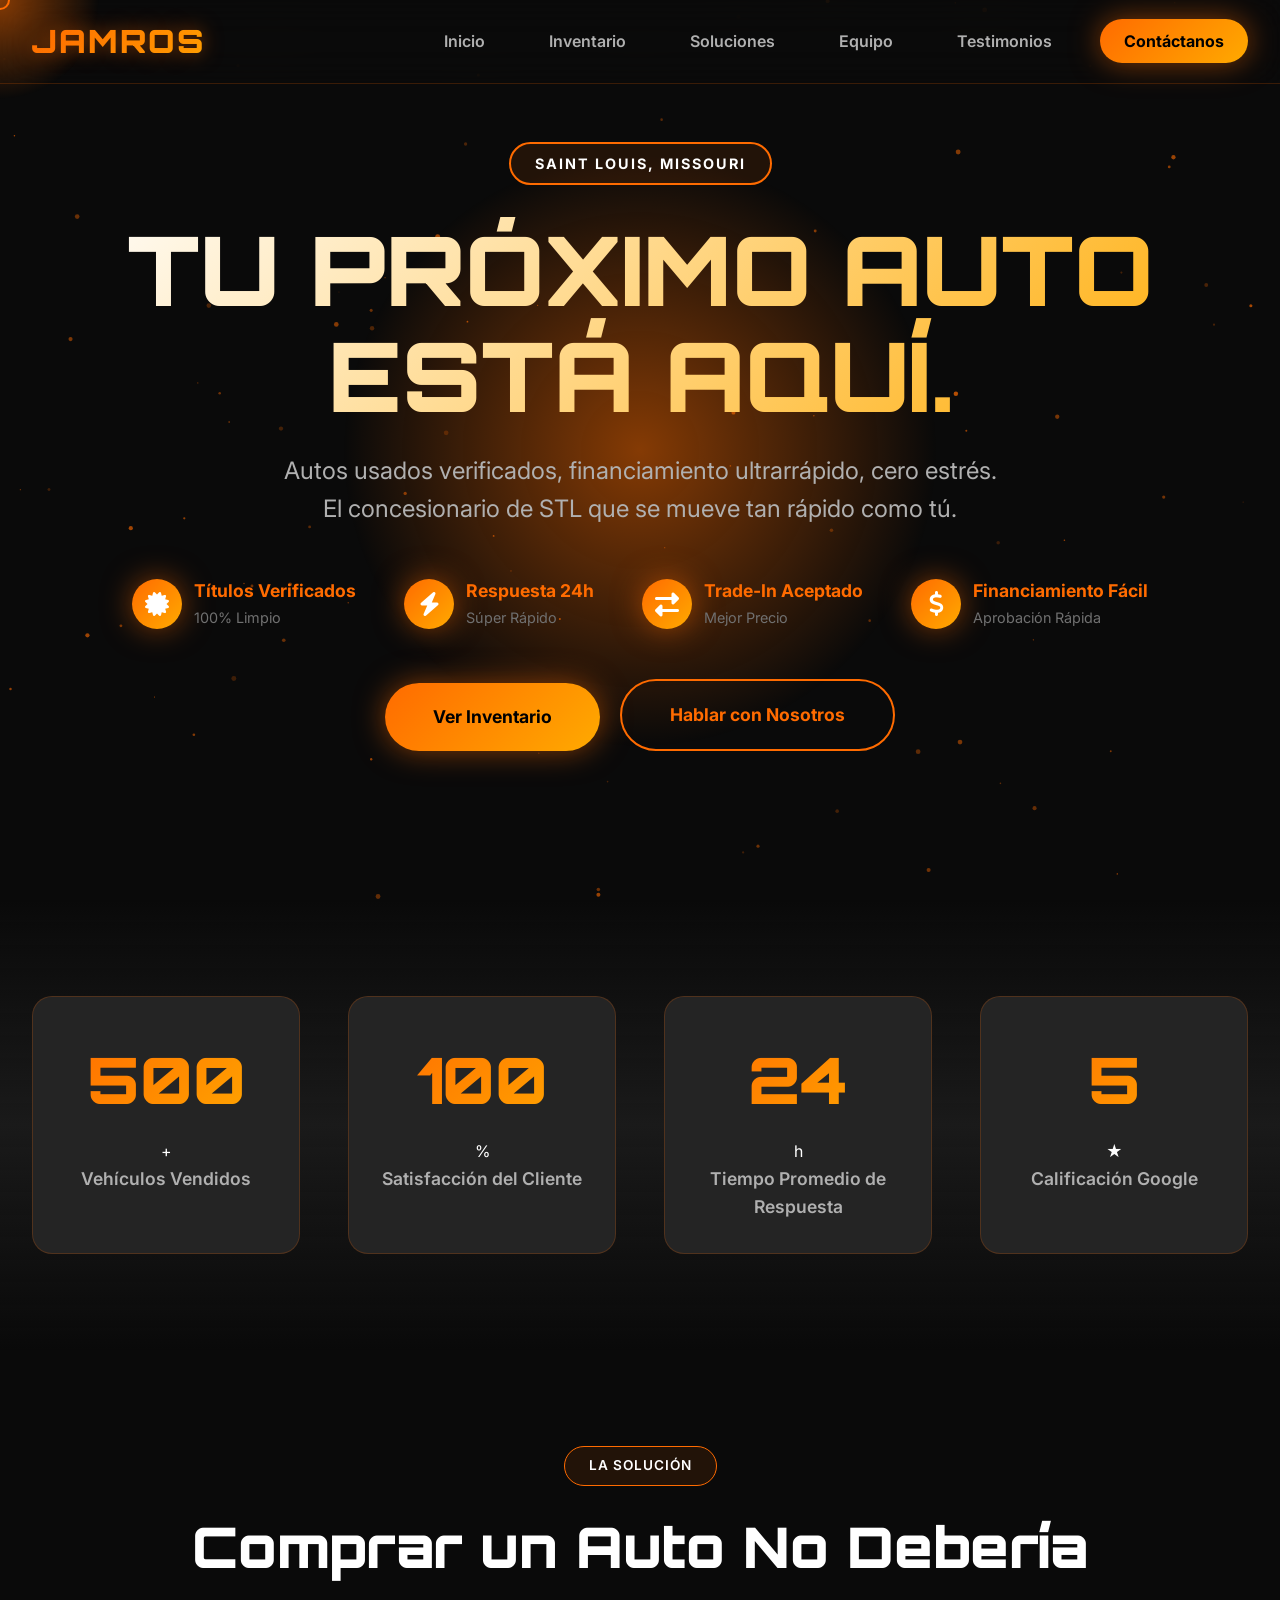
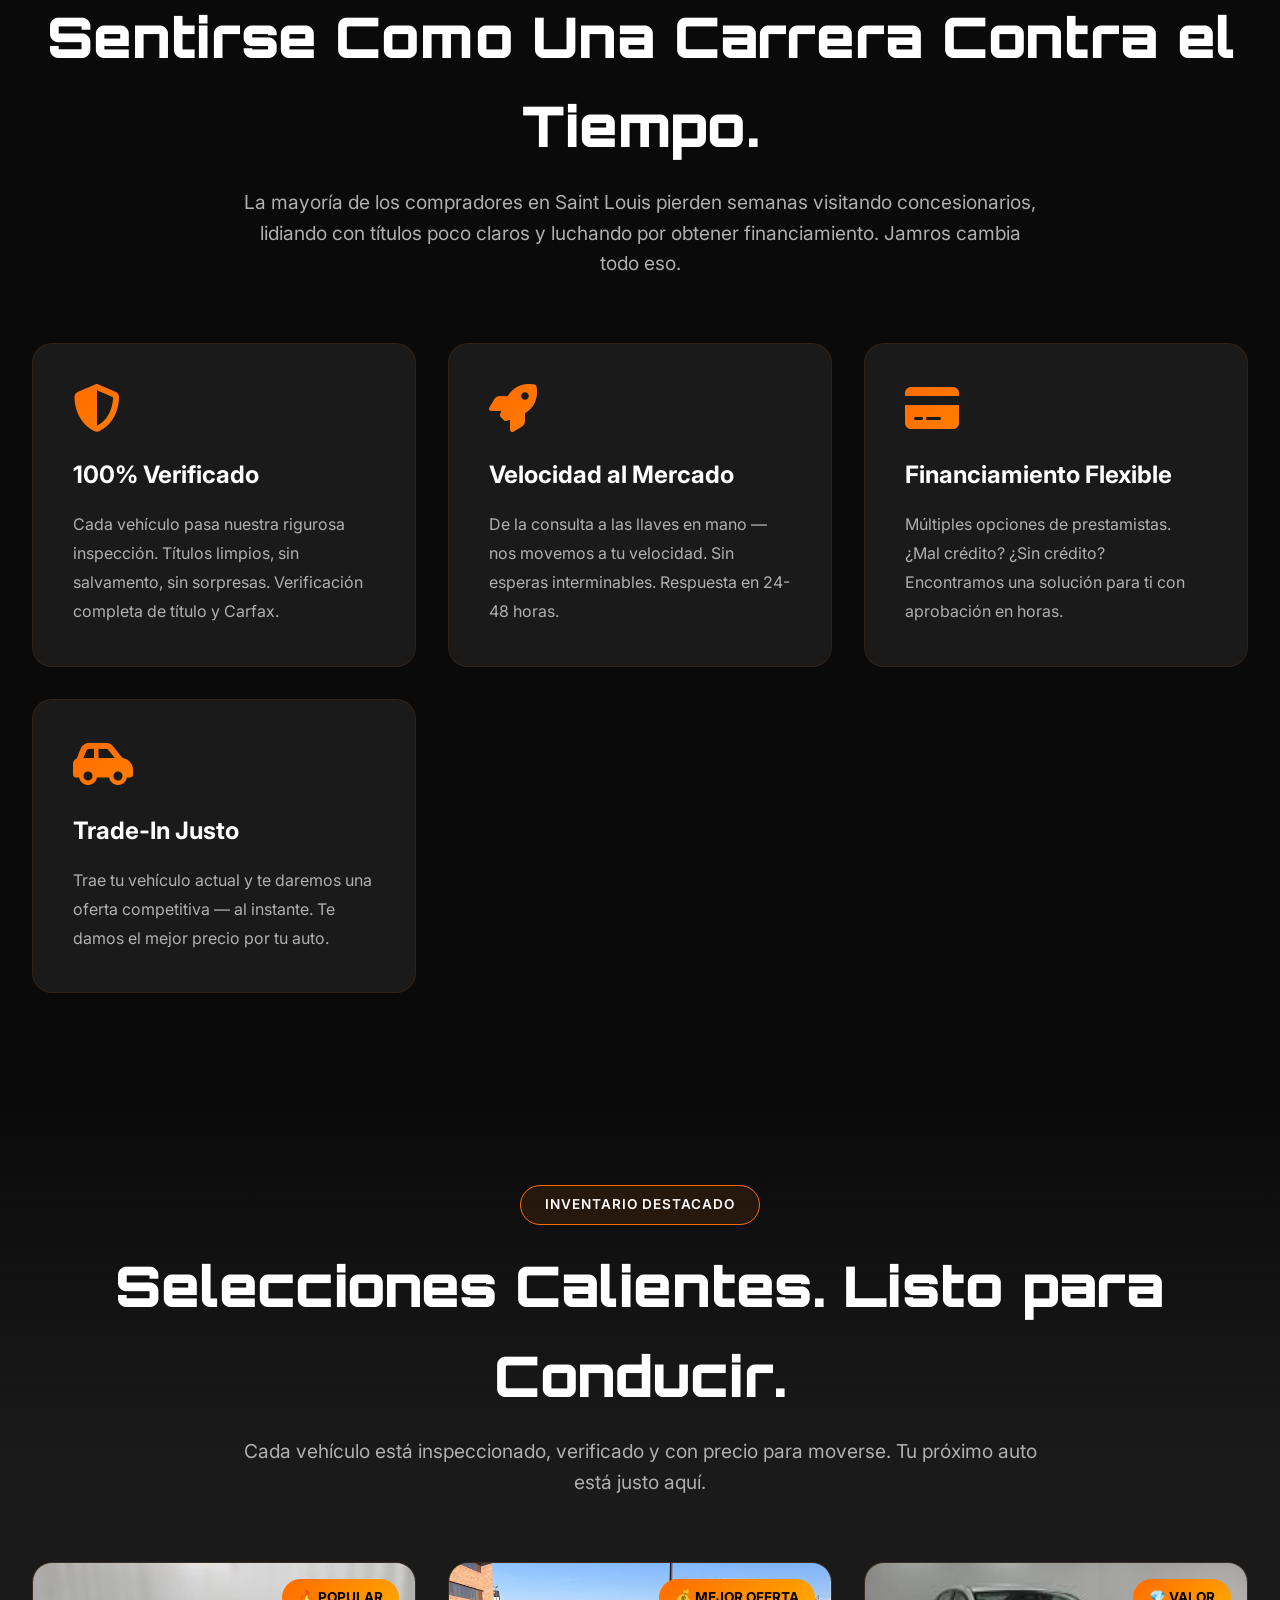
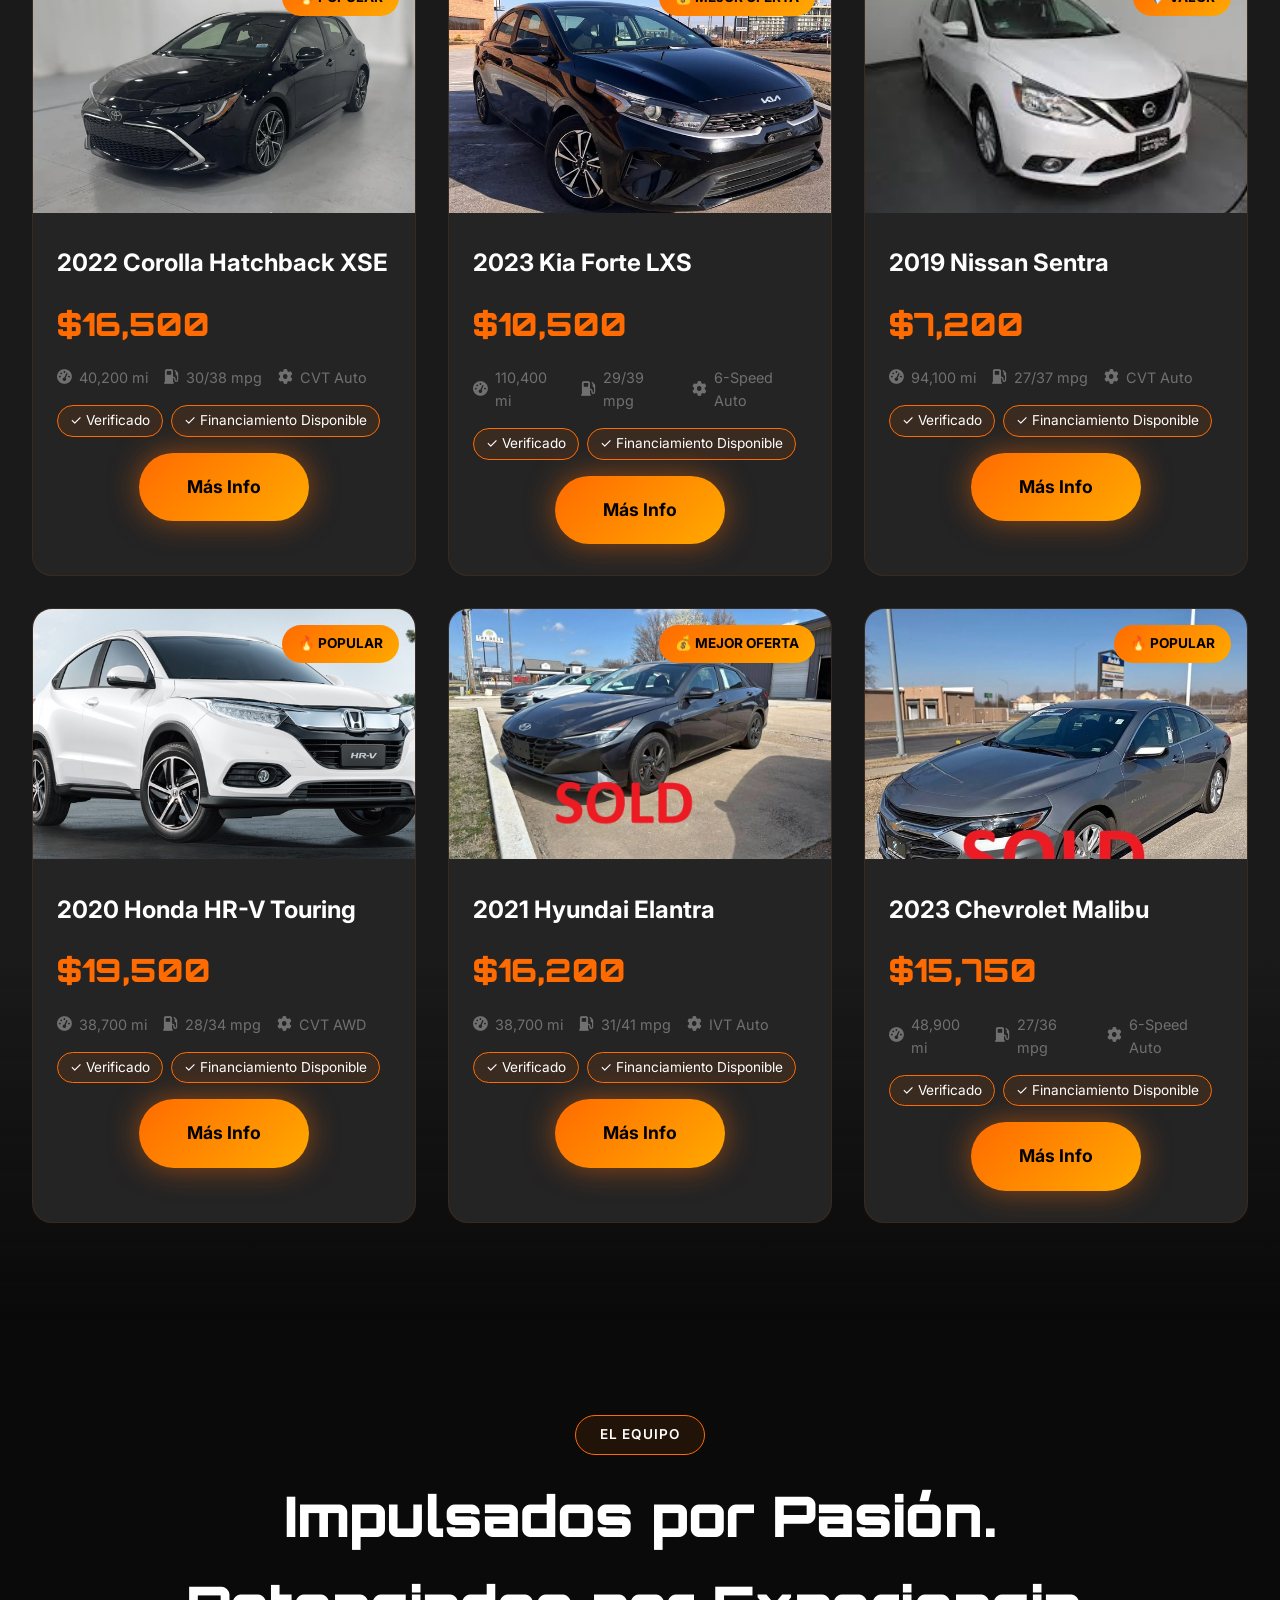
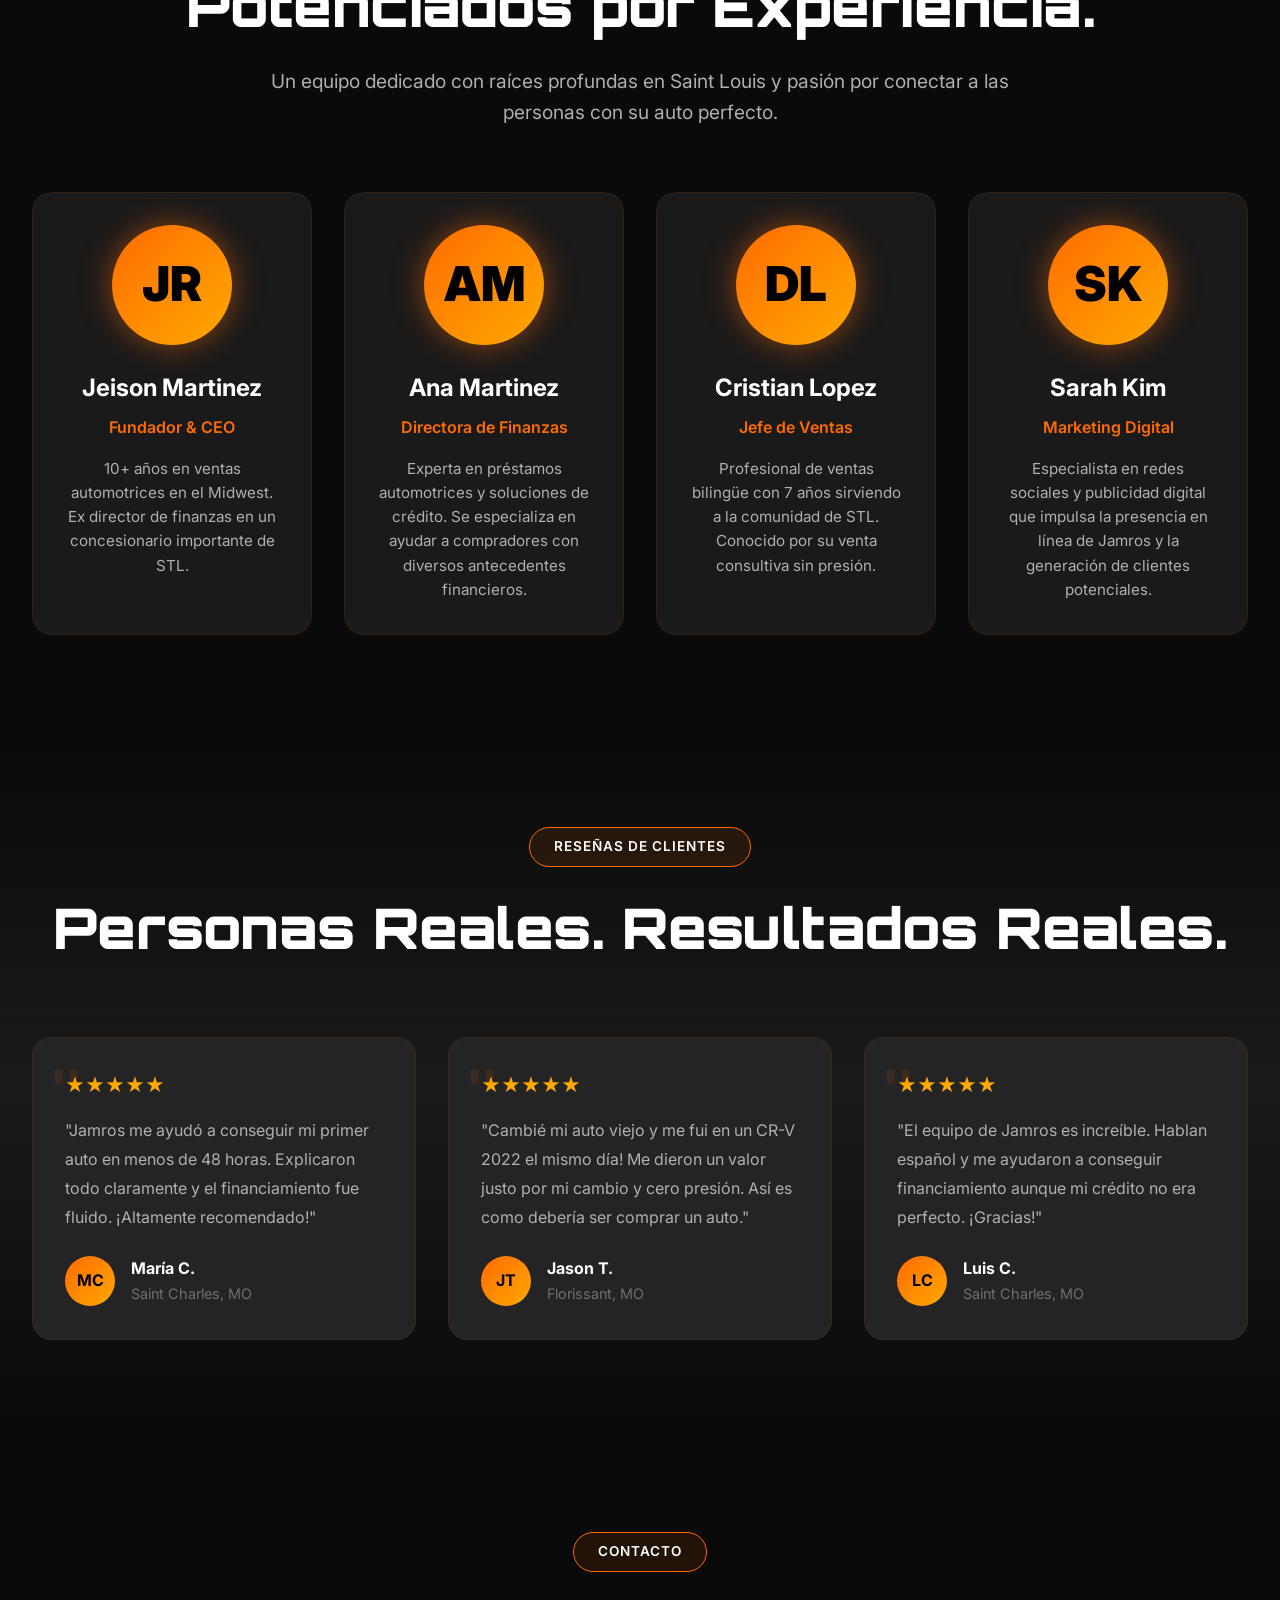
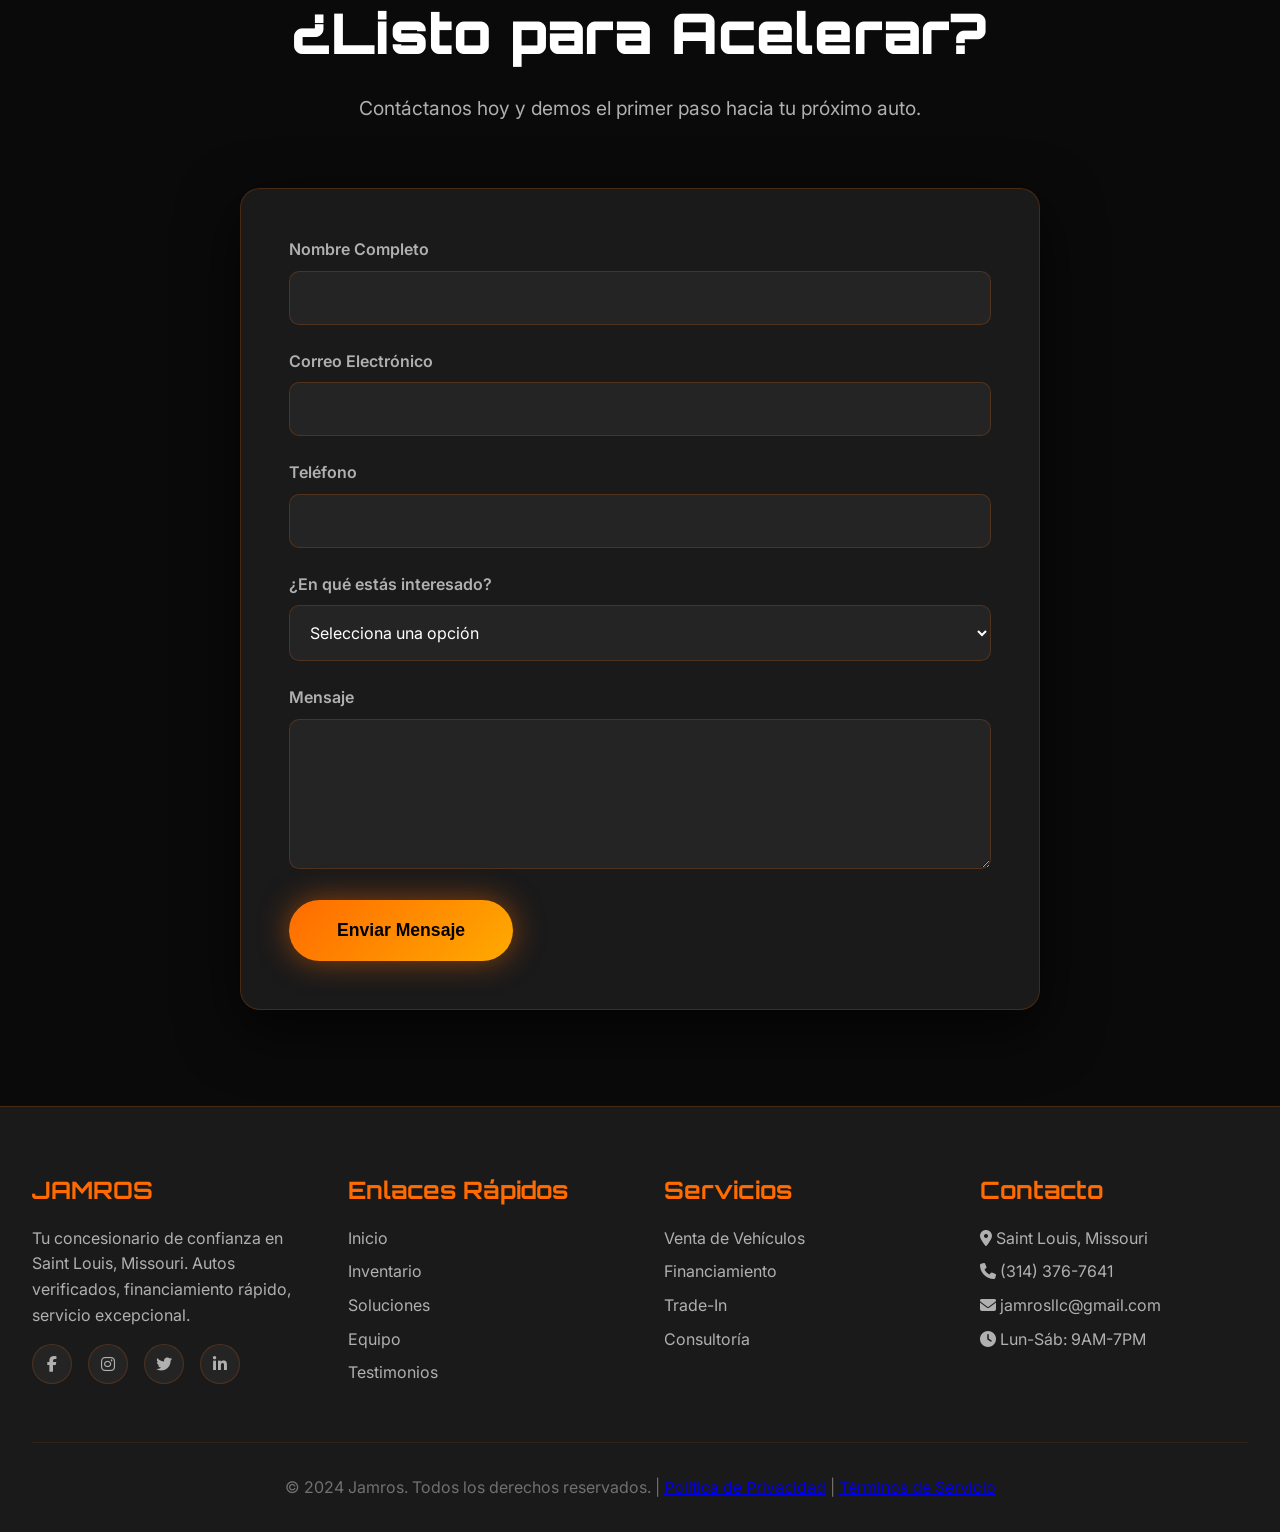
==== commit 99172d5f: "Update index.html" ====
--- a/index.html
+++ b/index.html
@@ -1368,7 +1368,7 @@
                 <!-- Car Card 5 -->
                 <div class="car-card fade-in">
                     <div class="car-badge">💰 MEJOR OFERTA</div>
-                    <img src="ELANTRA 2021" alt="2021 Hyundai Elantra" class="car-image">
+                    <img src="ELANTRA 2021.jpg" alt="2021 Hyundai Elantra" class="car-image">
                     <div class="car-content">
                         <h3 class="car-title">2021 Hyundai Elantra</h3>
                         <div class="car-price">$16,200</div>
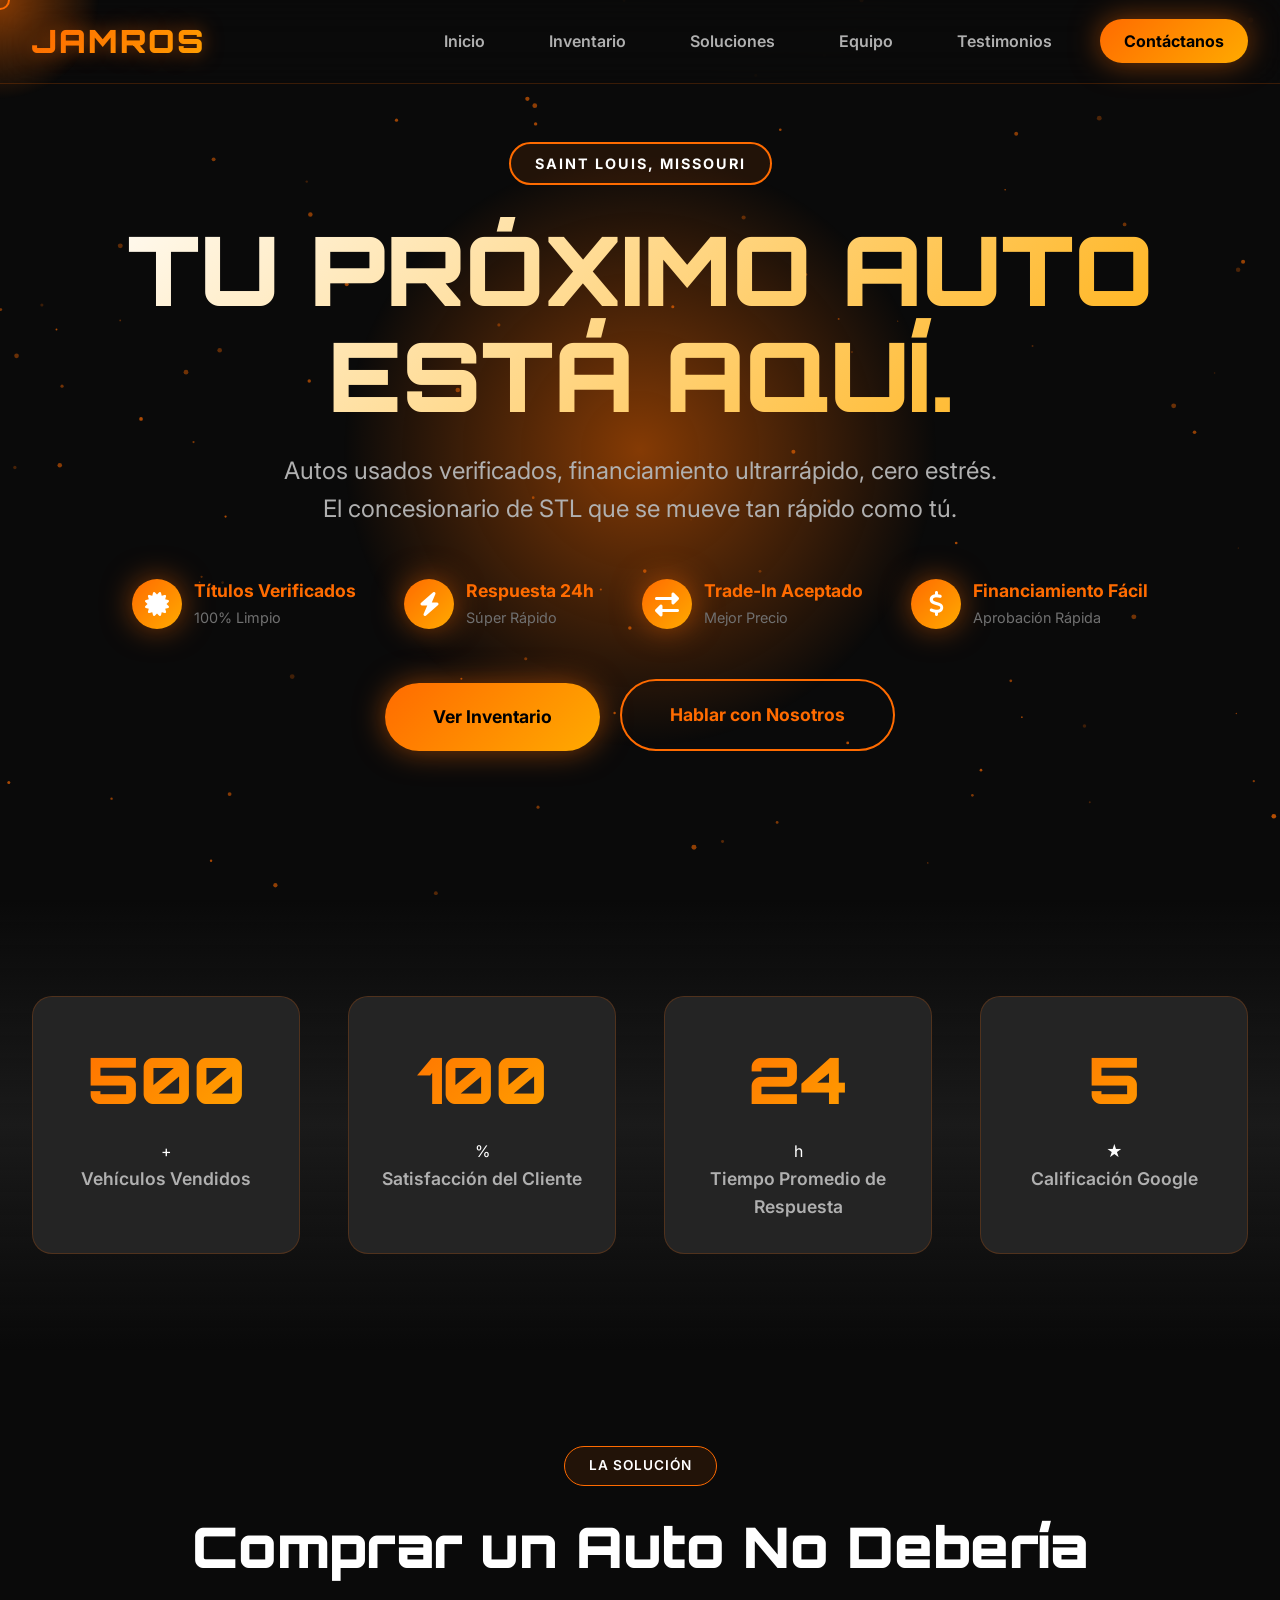
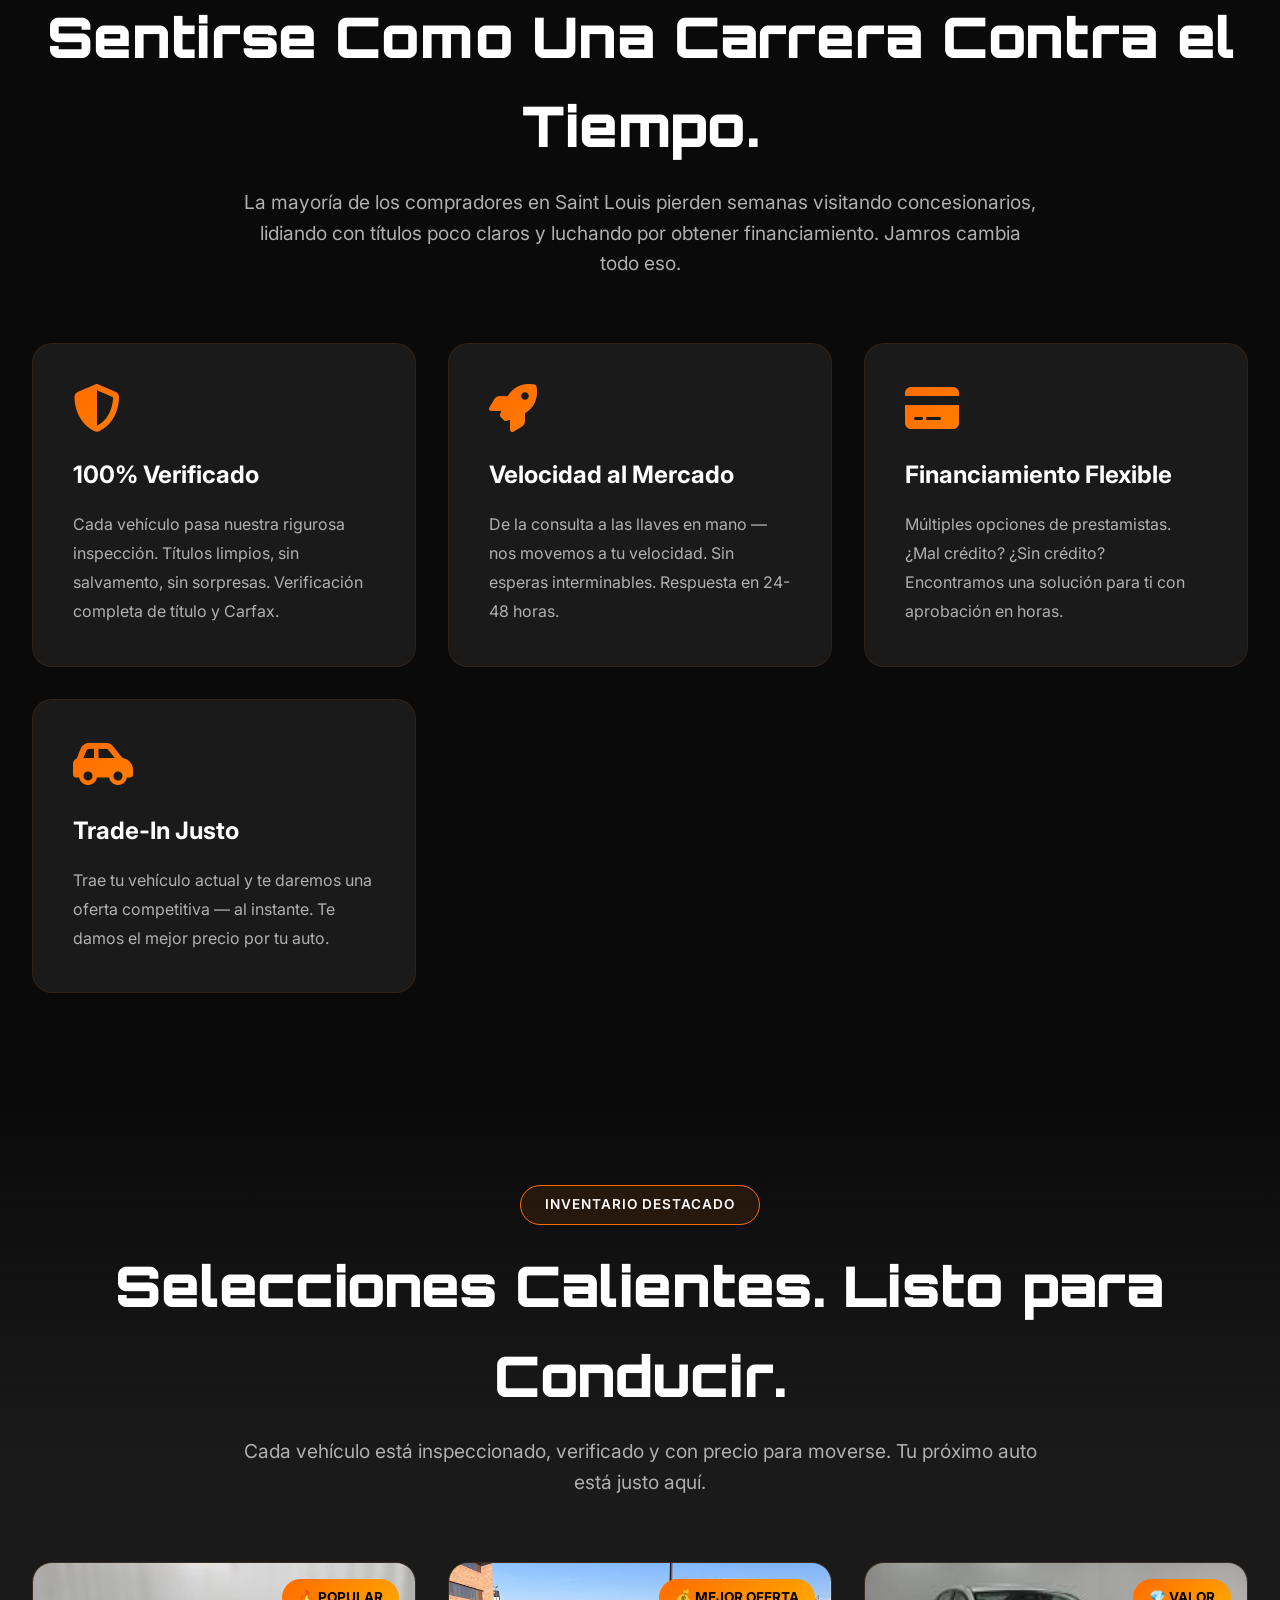
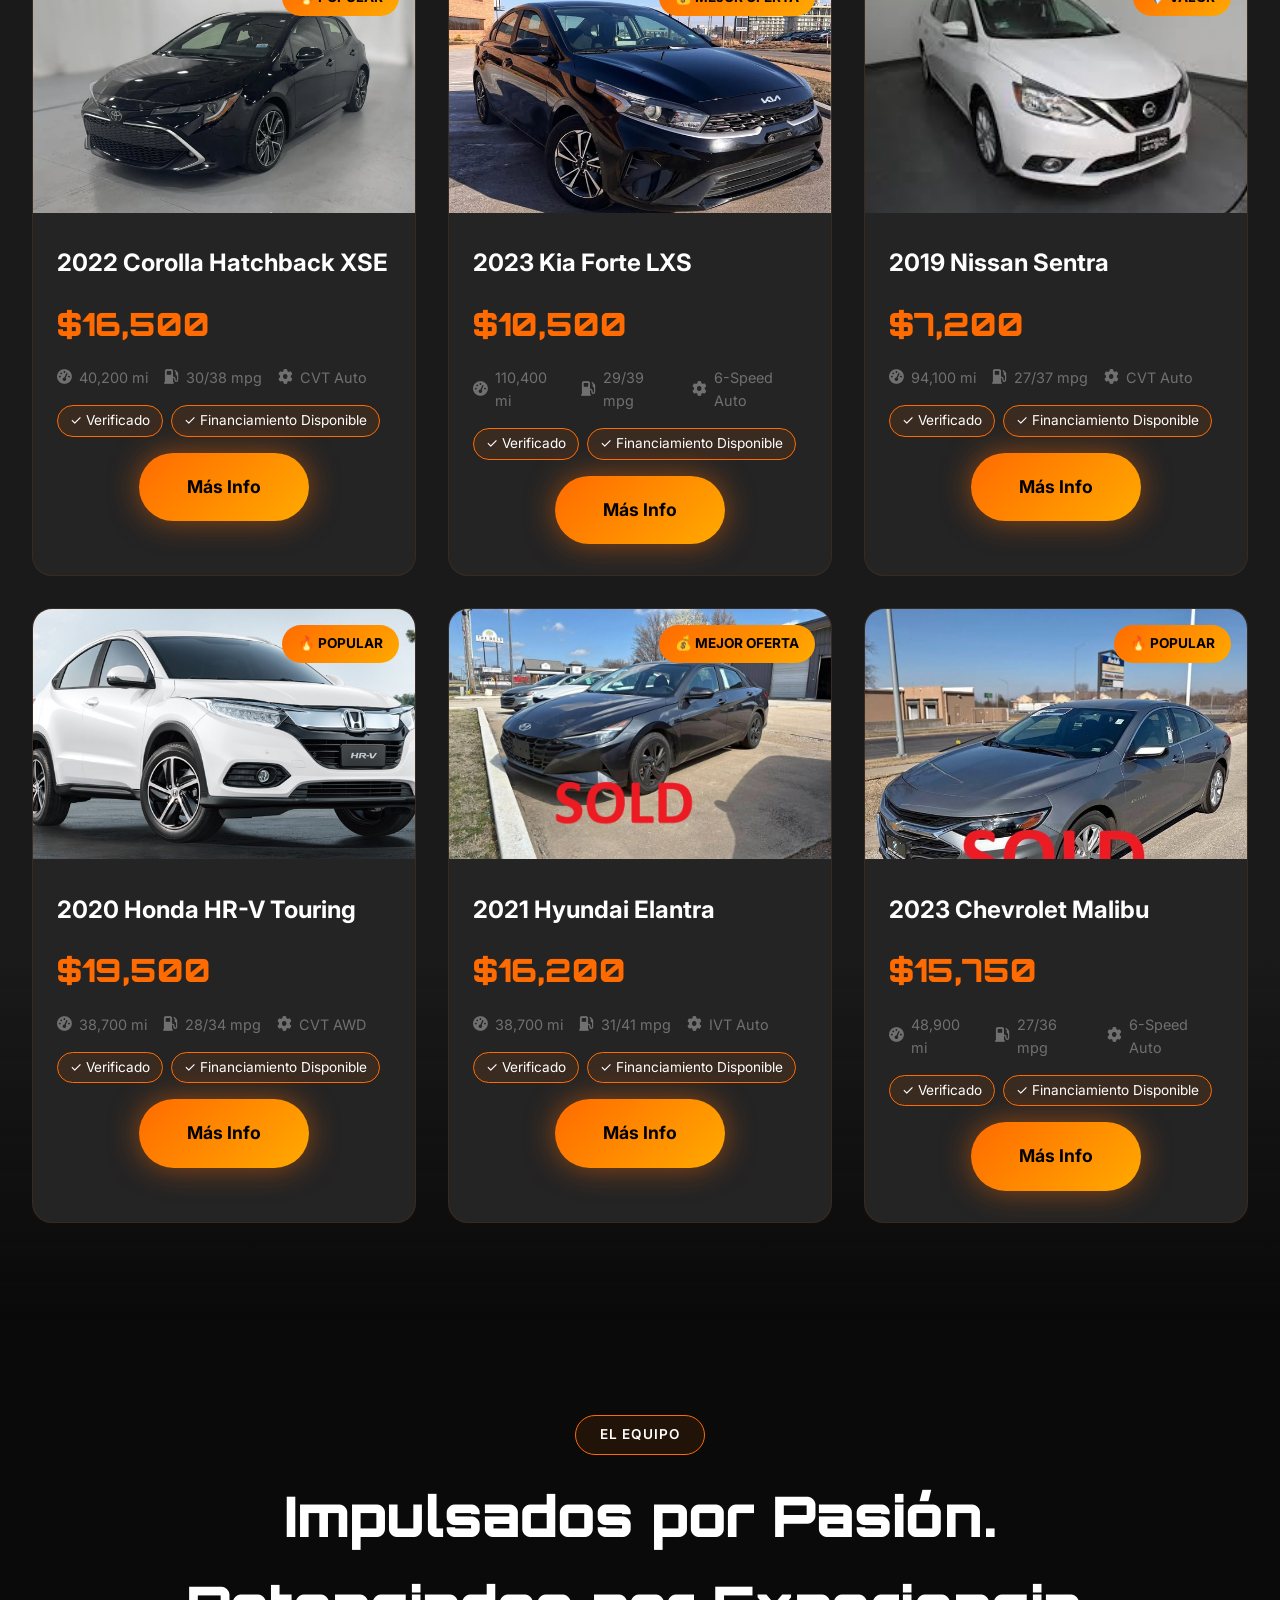
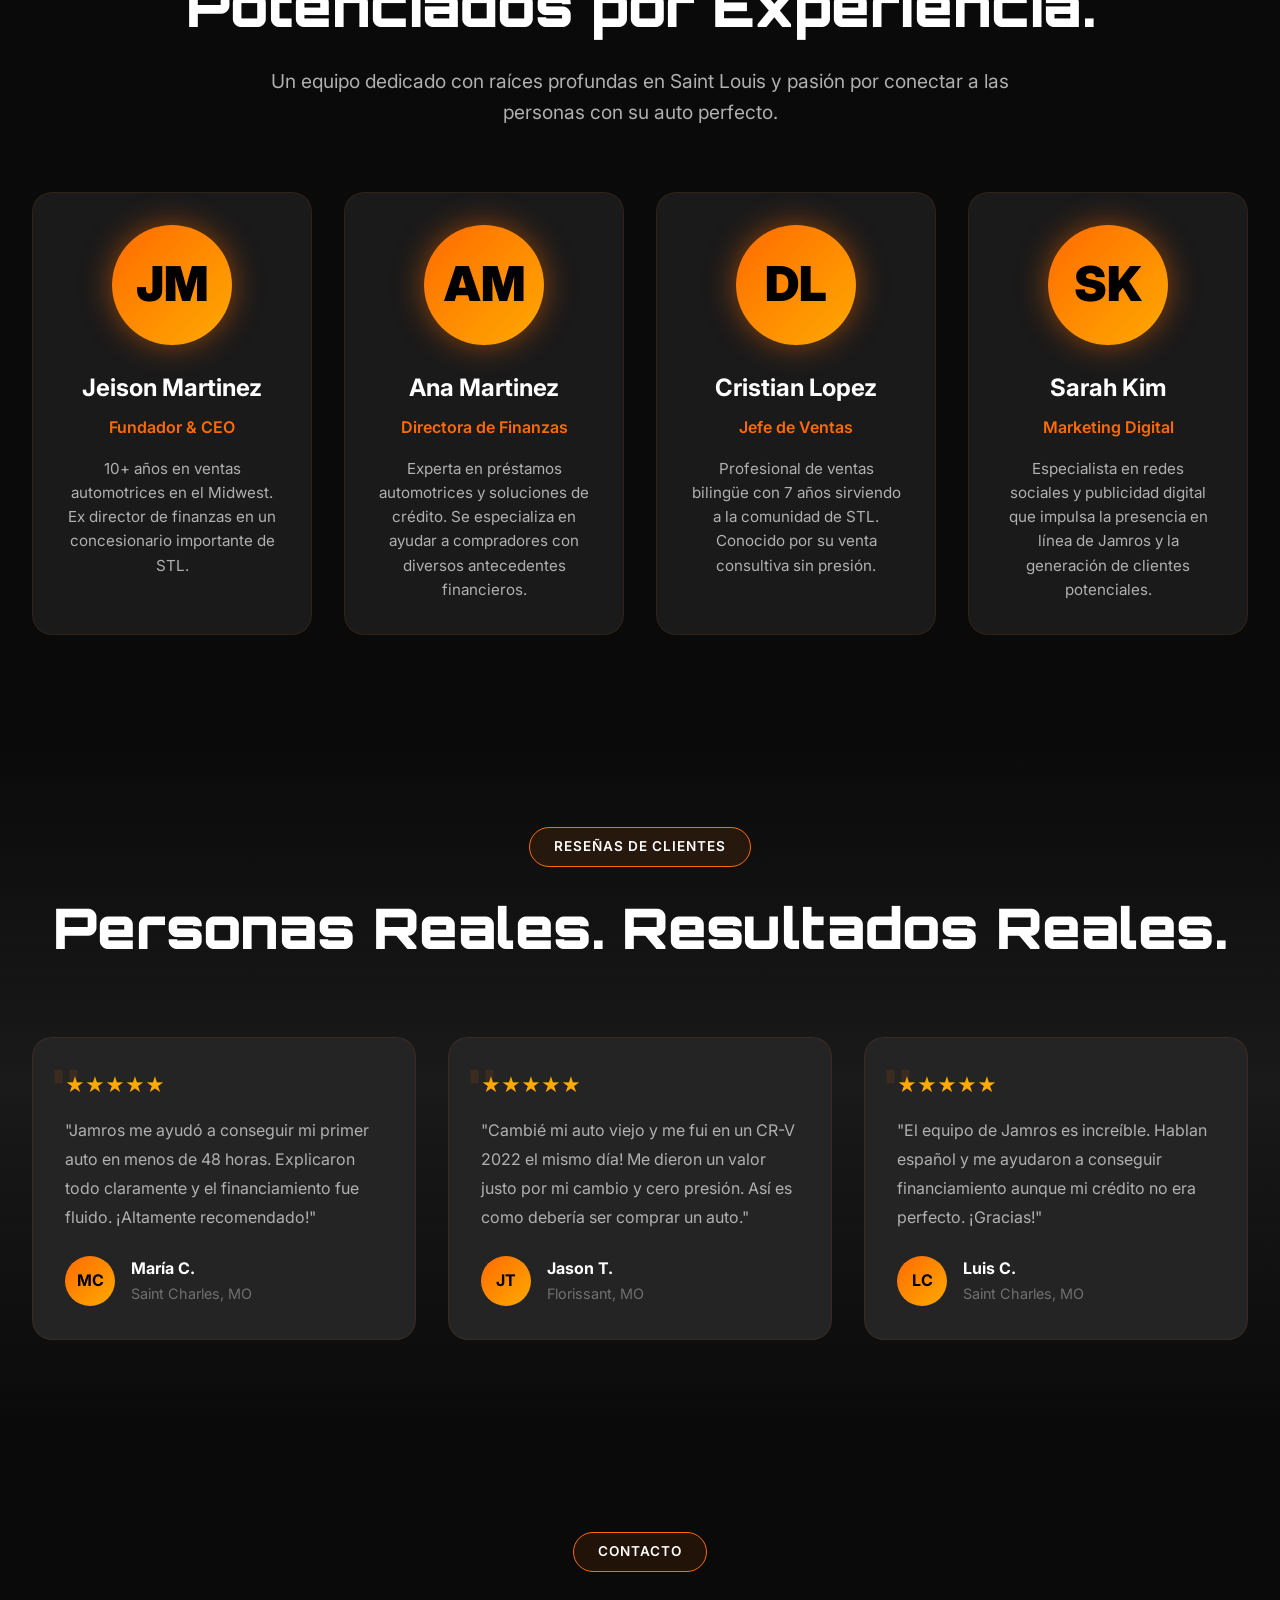
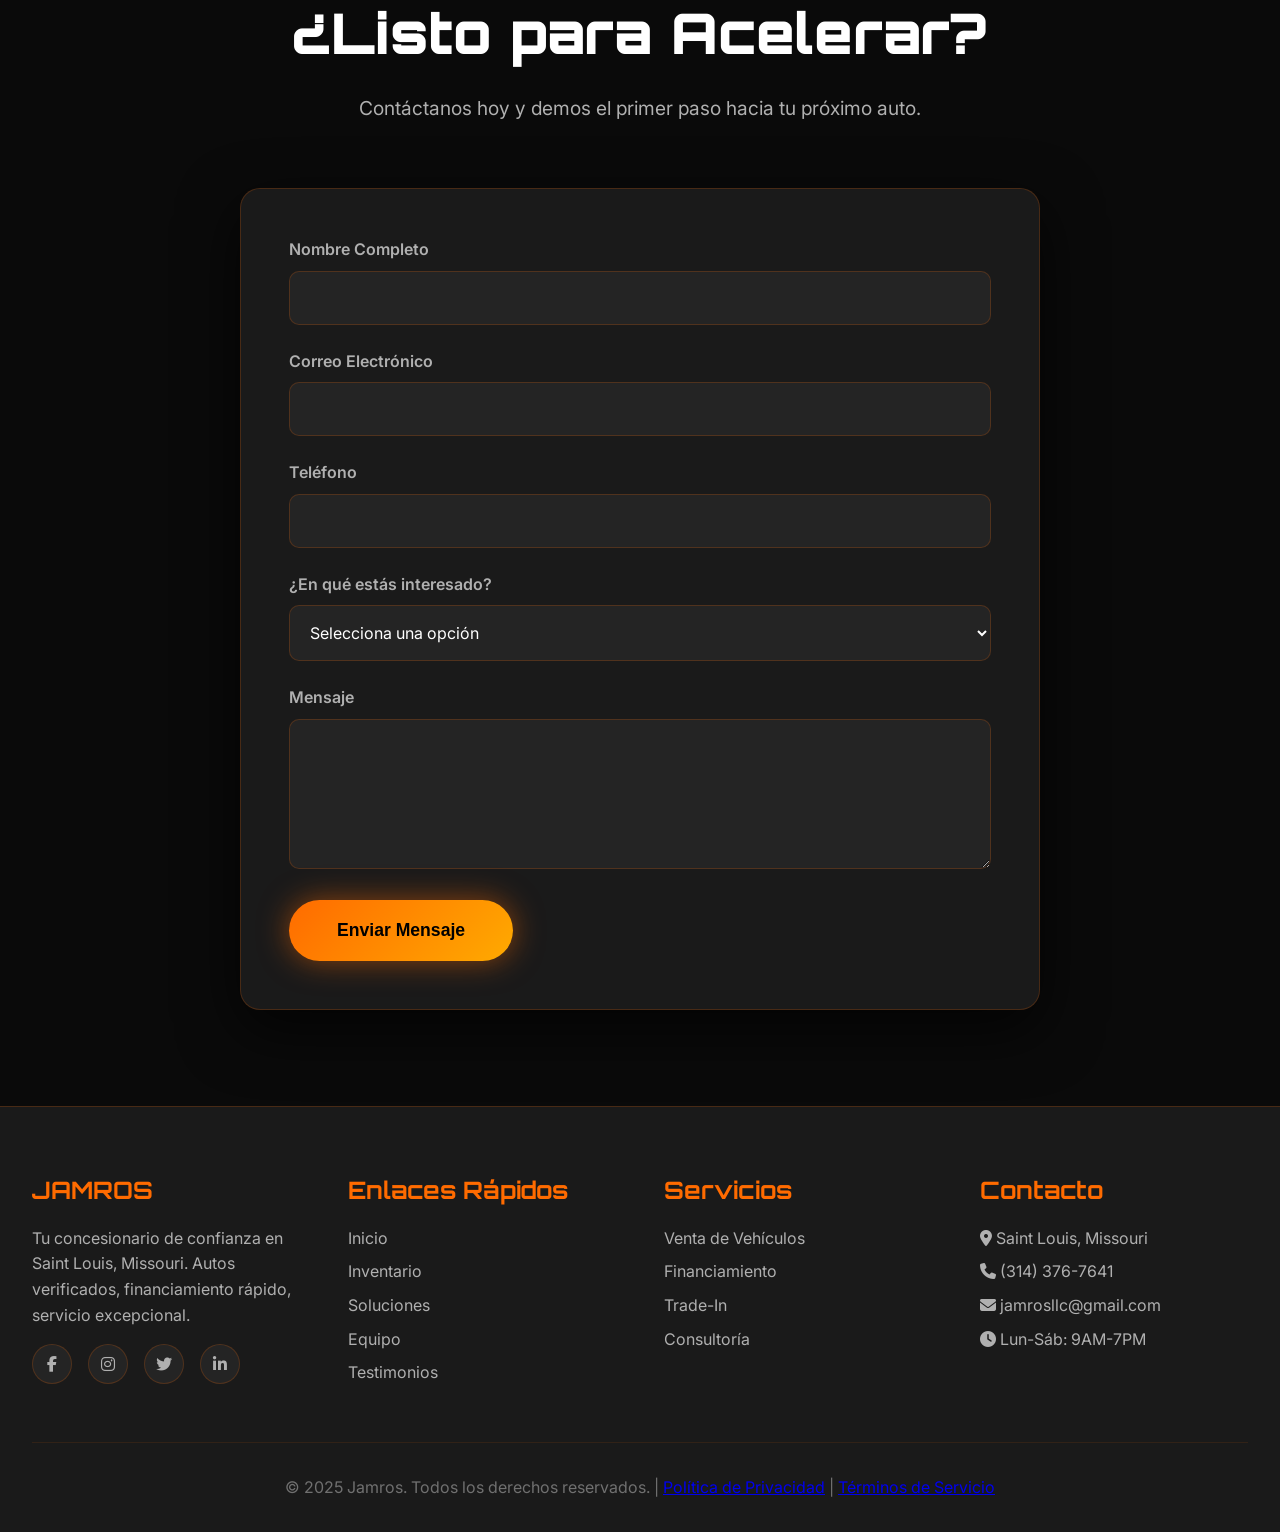
==== commit 2d6a4005: "Update team member and copyright year in footer" ====
--- a/index.html
+++ b/index.html
@@ -1421,7 +1421,7 @@
 
             <div class="team-grid">
                 <div class="team-card fade-in">
-                    <div class="team-avatar">JR</div>
+                    <div class="team-avatar">JM</div>
                     <h3 class="team-name">Jeison Martinez</h3>
                     <div class="team-role">Fundador & CEO</div>
                     <p class="team-bio">10+ años en ventas automotrices en el Midwest. Ex director de finanzas en un concesionario importante de STL.</p>
@@ -1578,7 +1578,7 @@
             </div>
 
             <div class="footer-bottom">
-                <p>&copy; 2024 Jamros. Todos los derechos reservados. | <a href="#">Política de Privacidad</a> | <a href="#">Términos de Servicio</a></p>
+                <p>&copy; 2025 Jamros. Todos los derechos reservados. | <a href="#">Política de Privacidad</a> | <a href="#">Términos de Servicio</a></p>
             </div>
         </footer>
     </div>
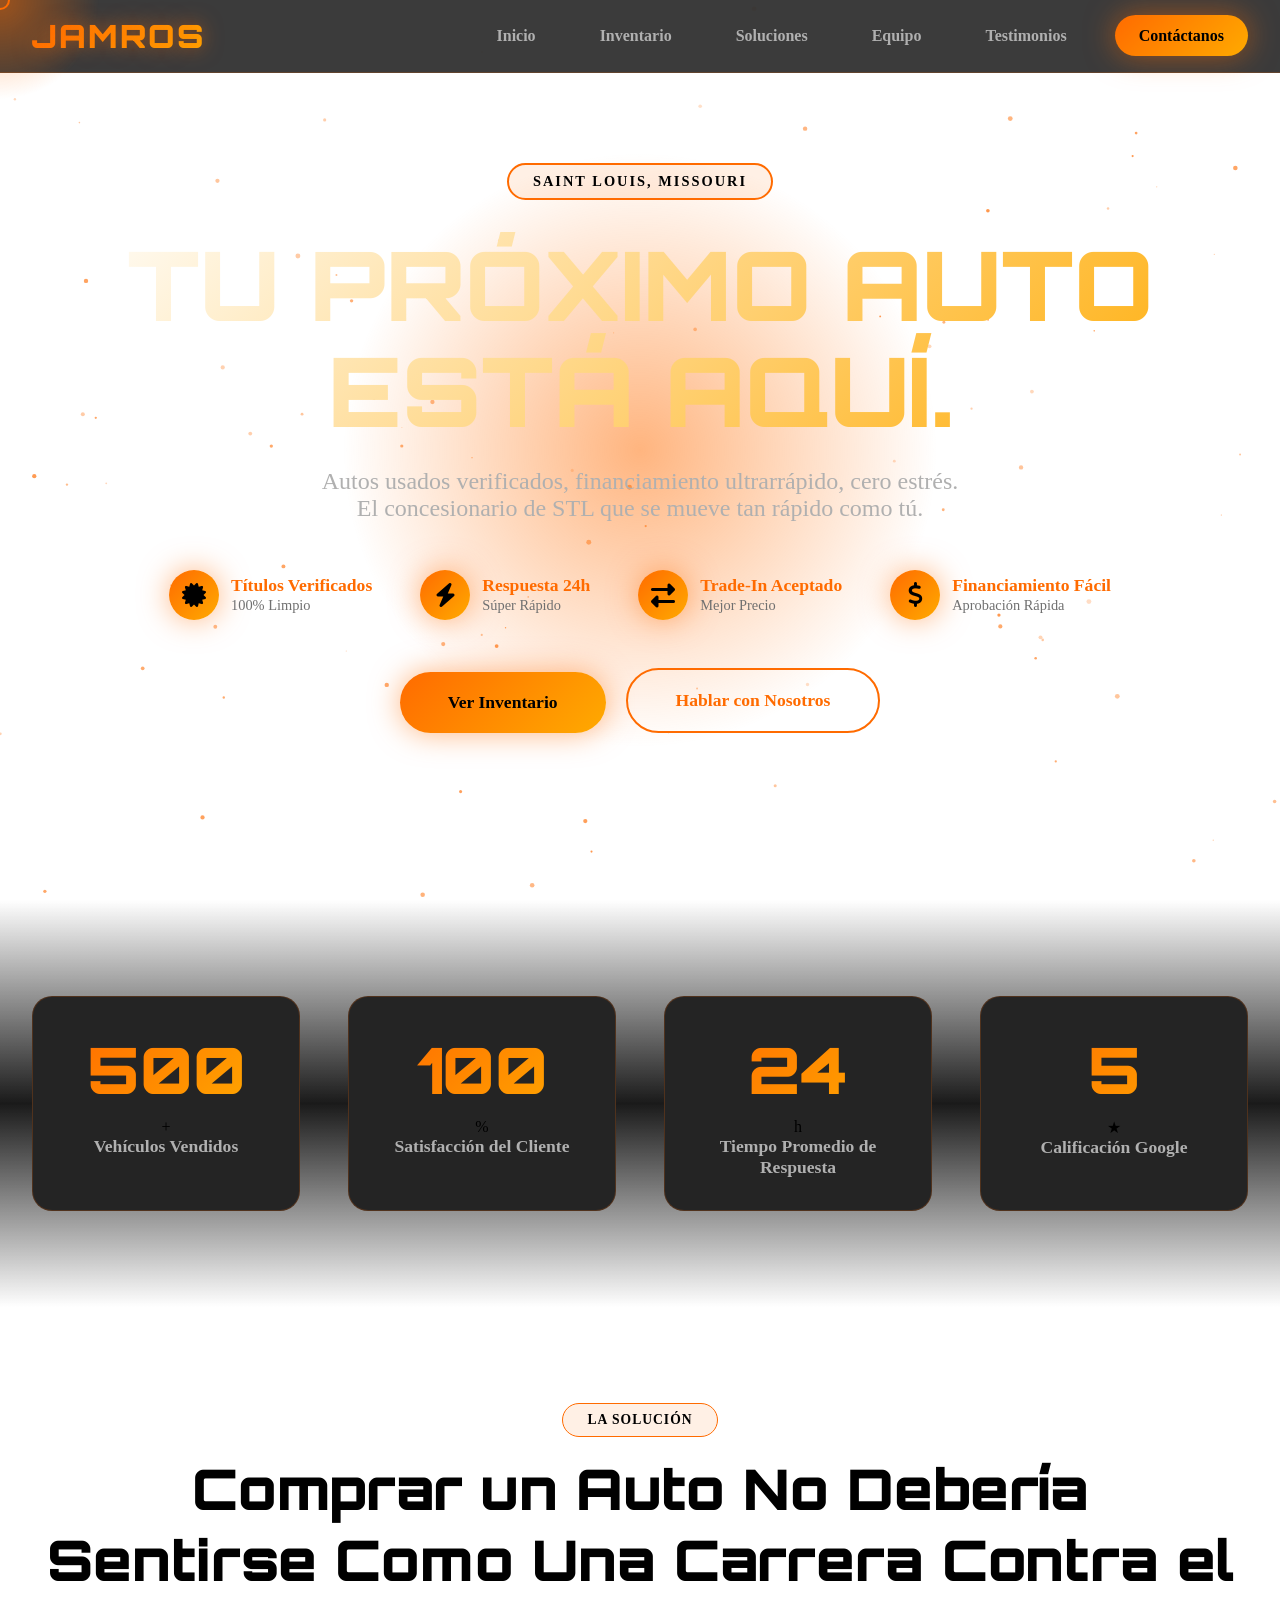
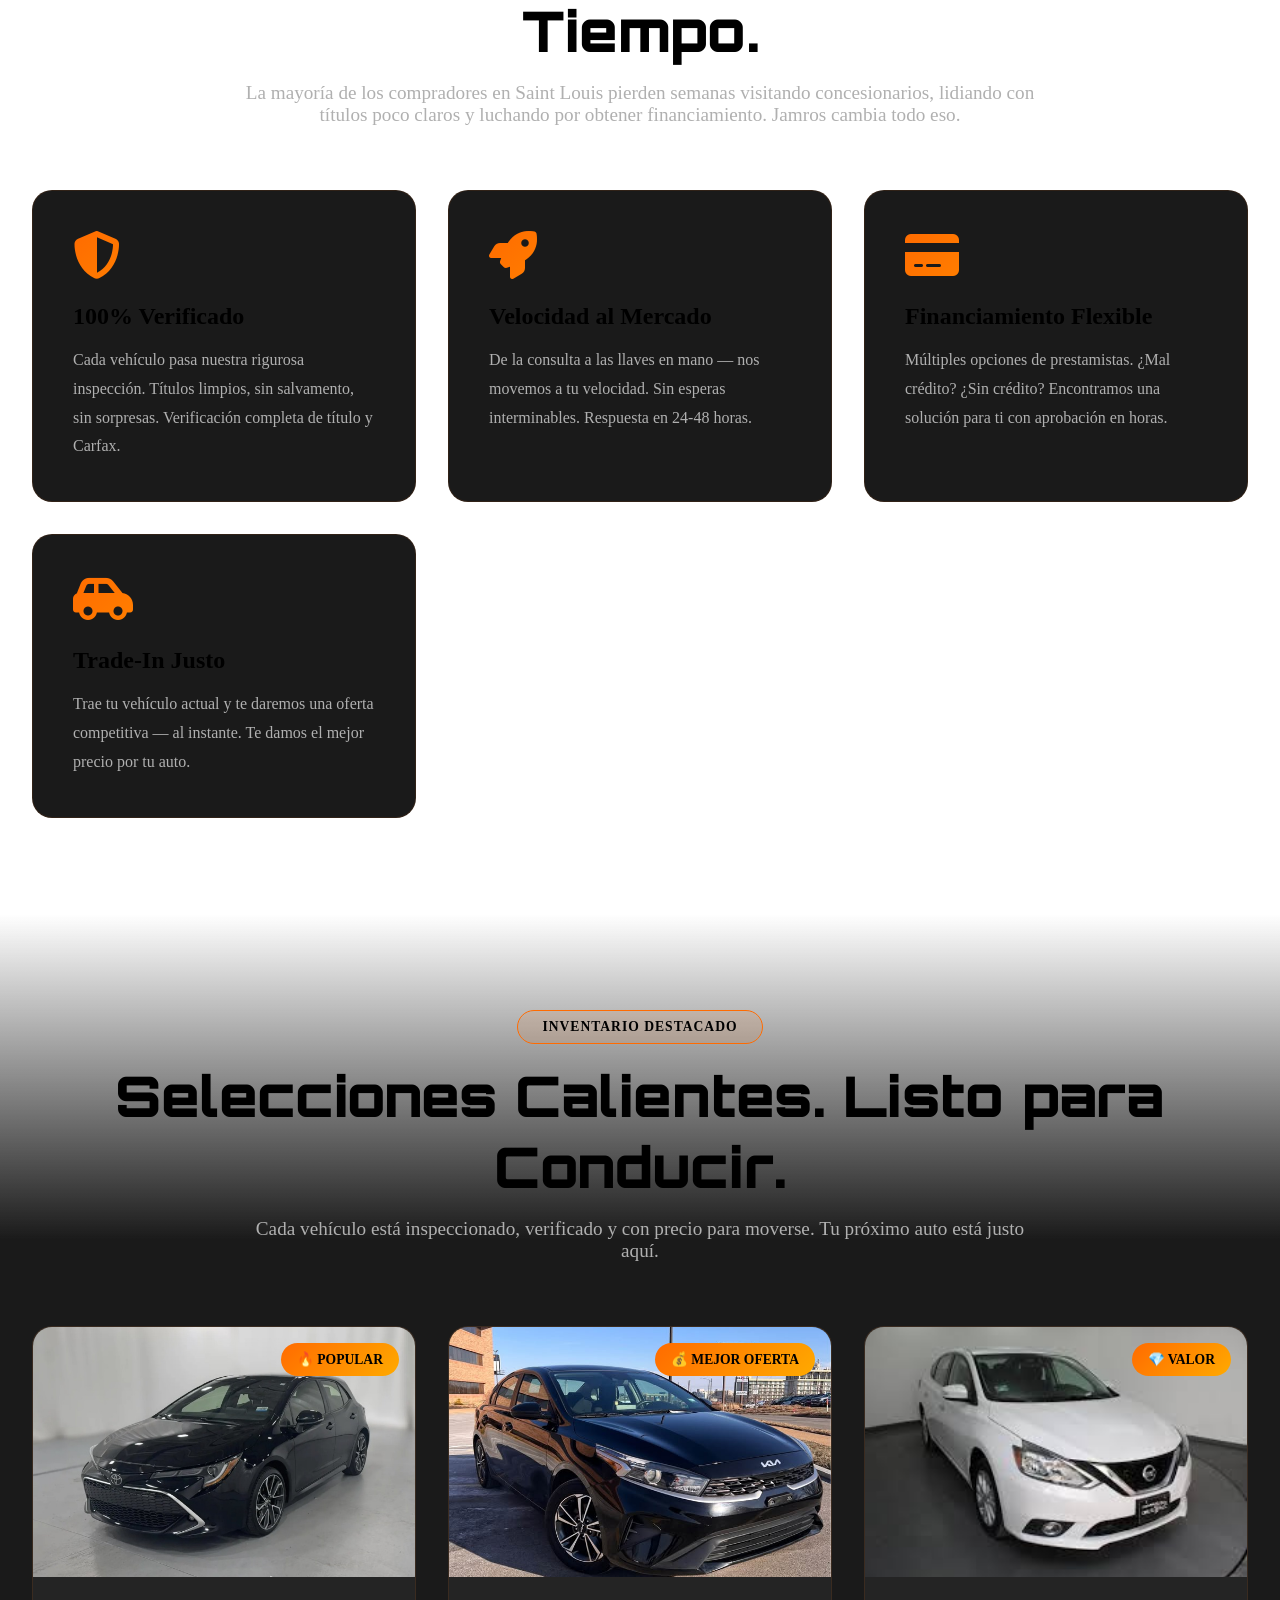
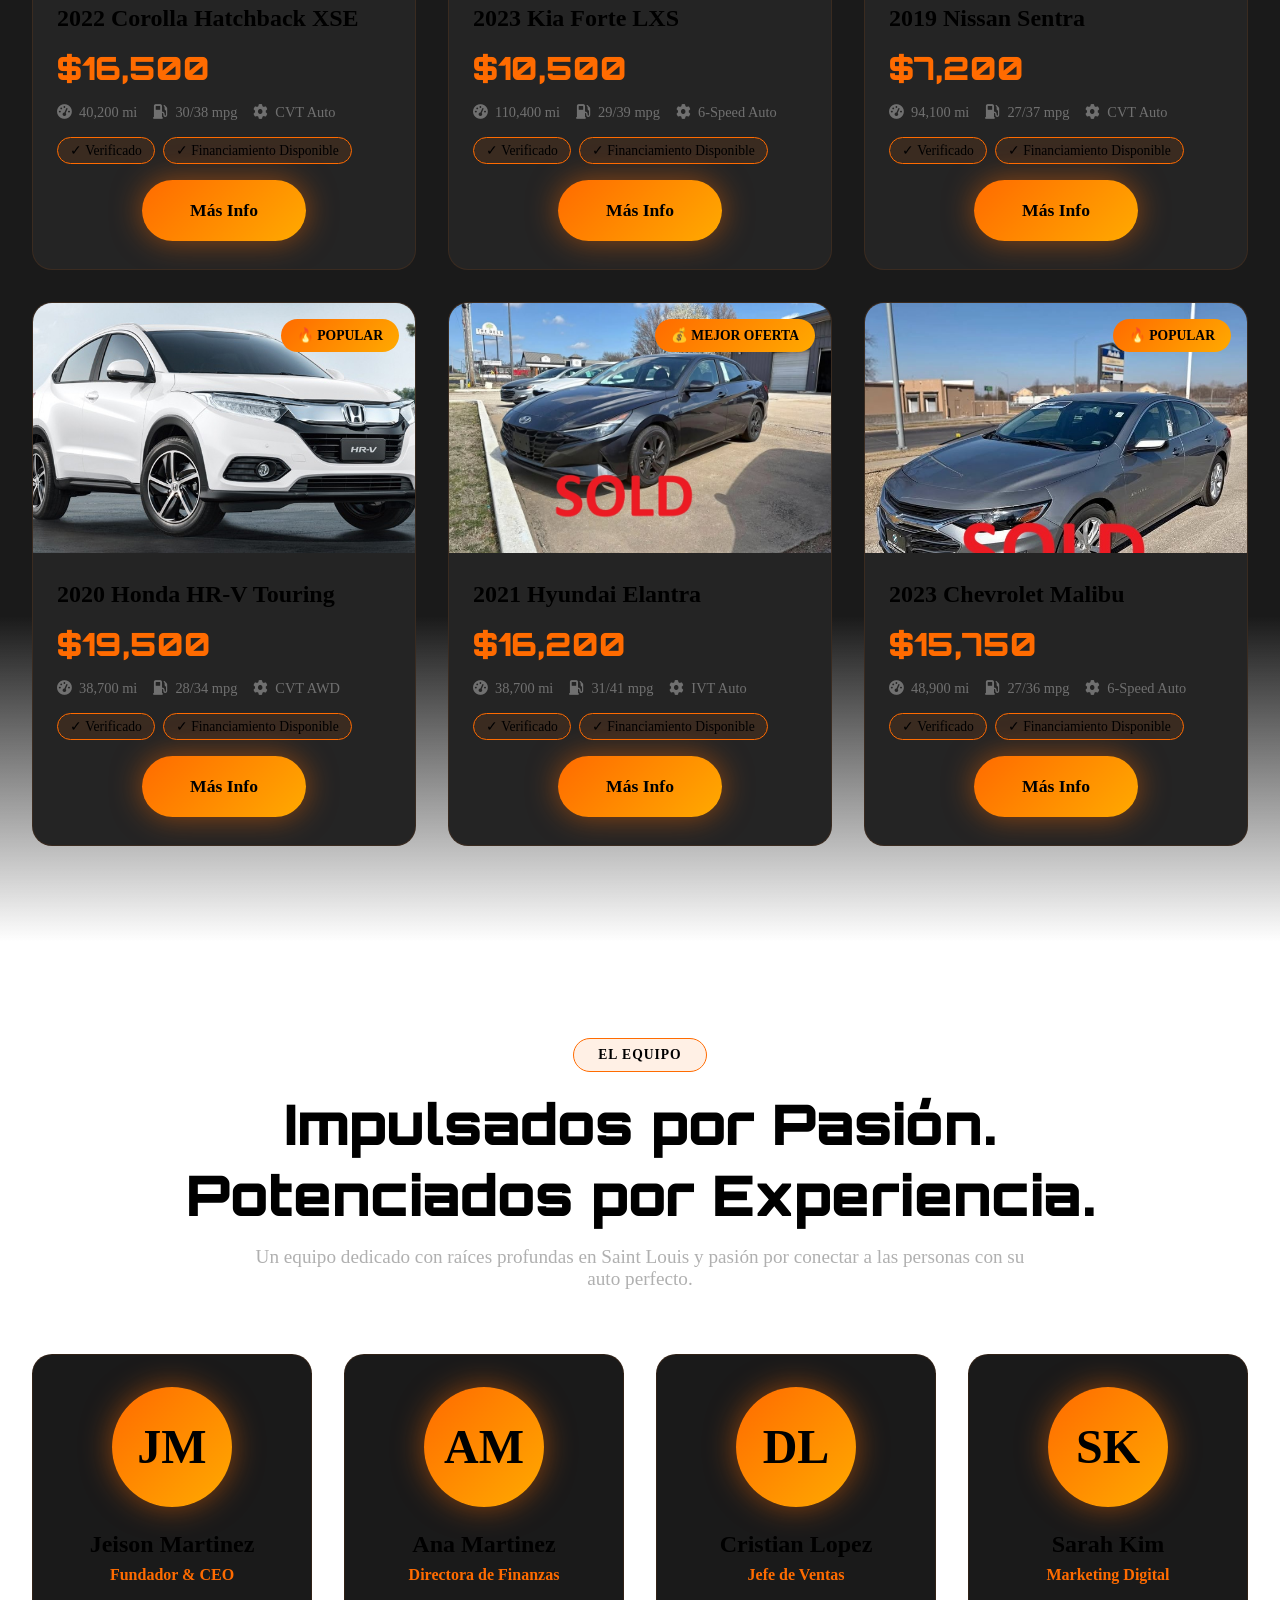
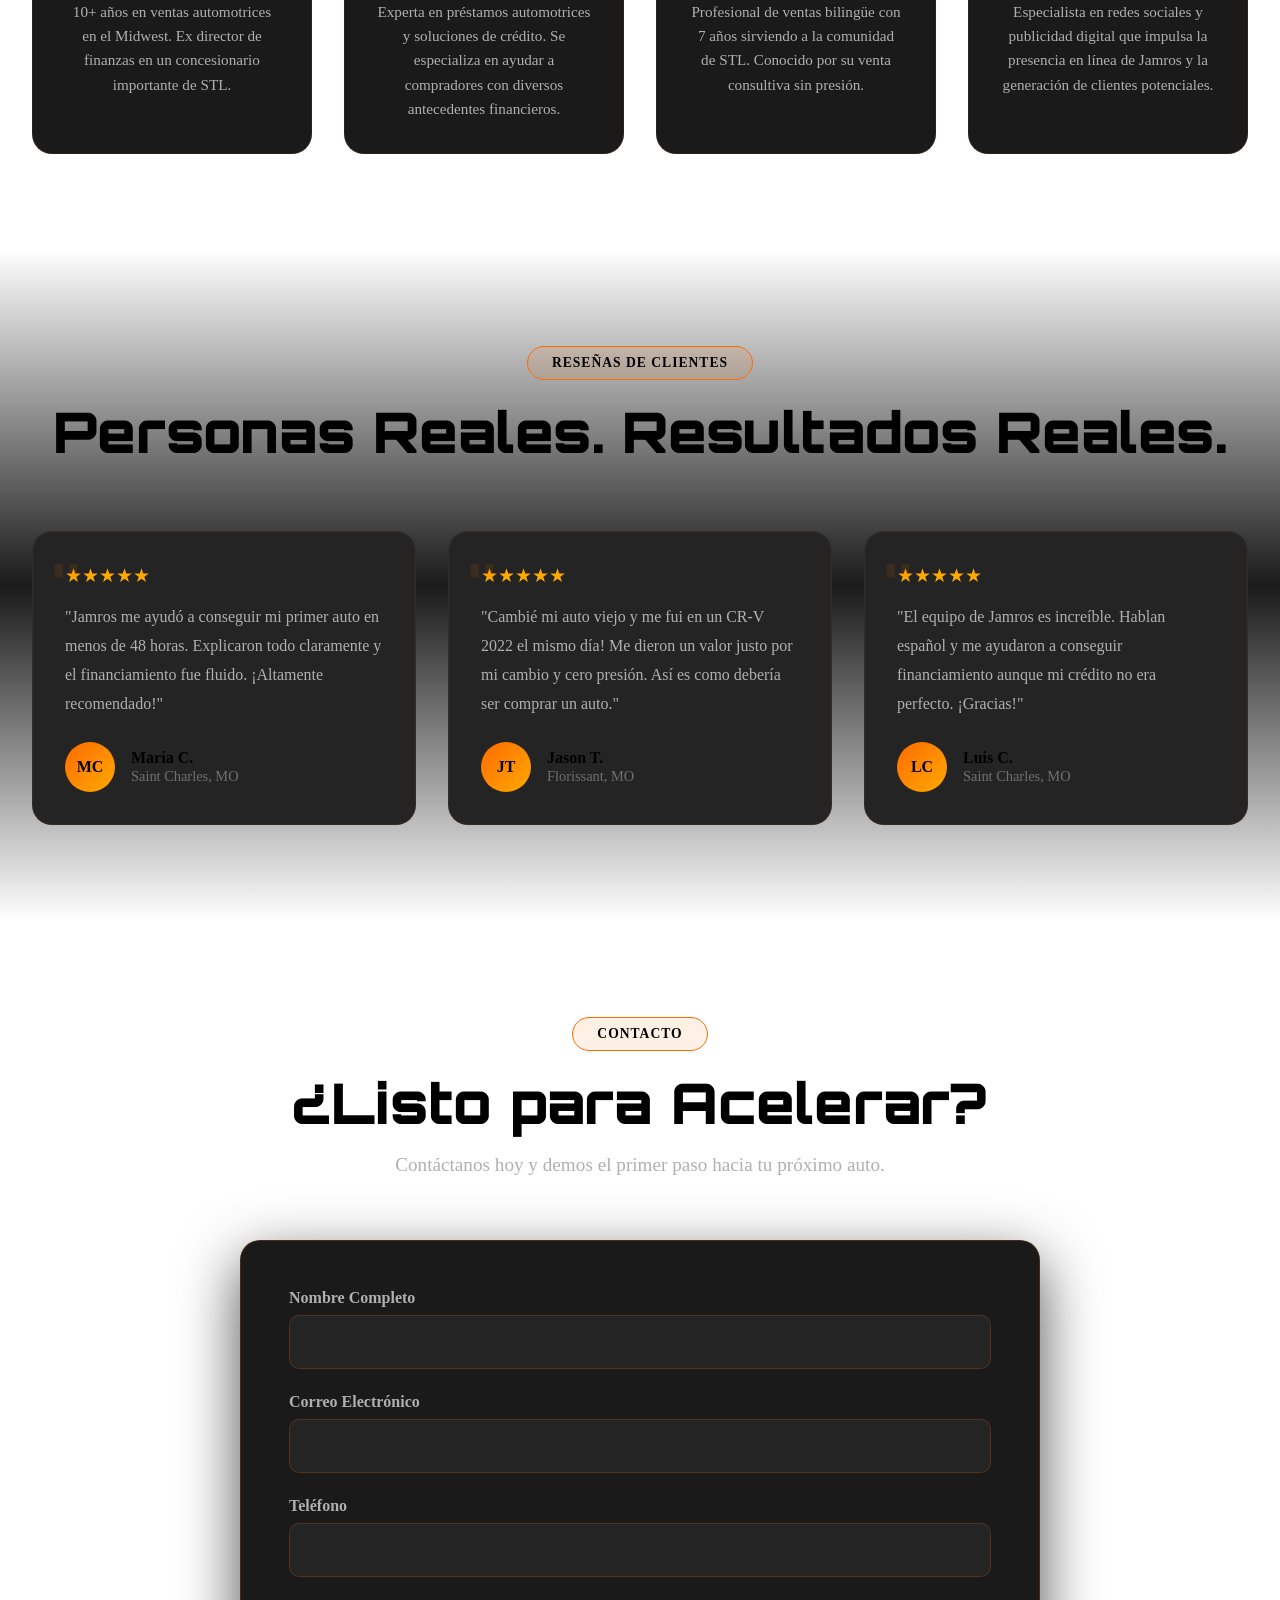
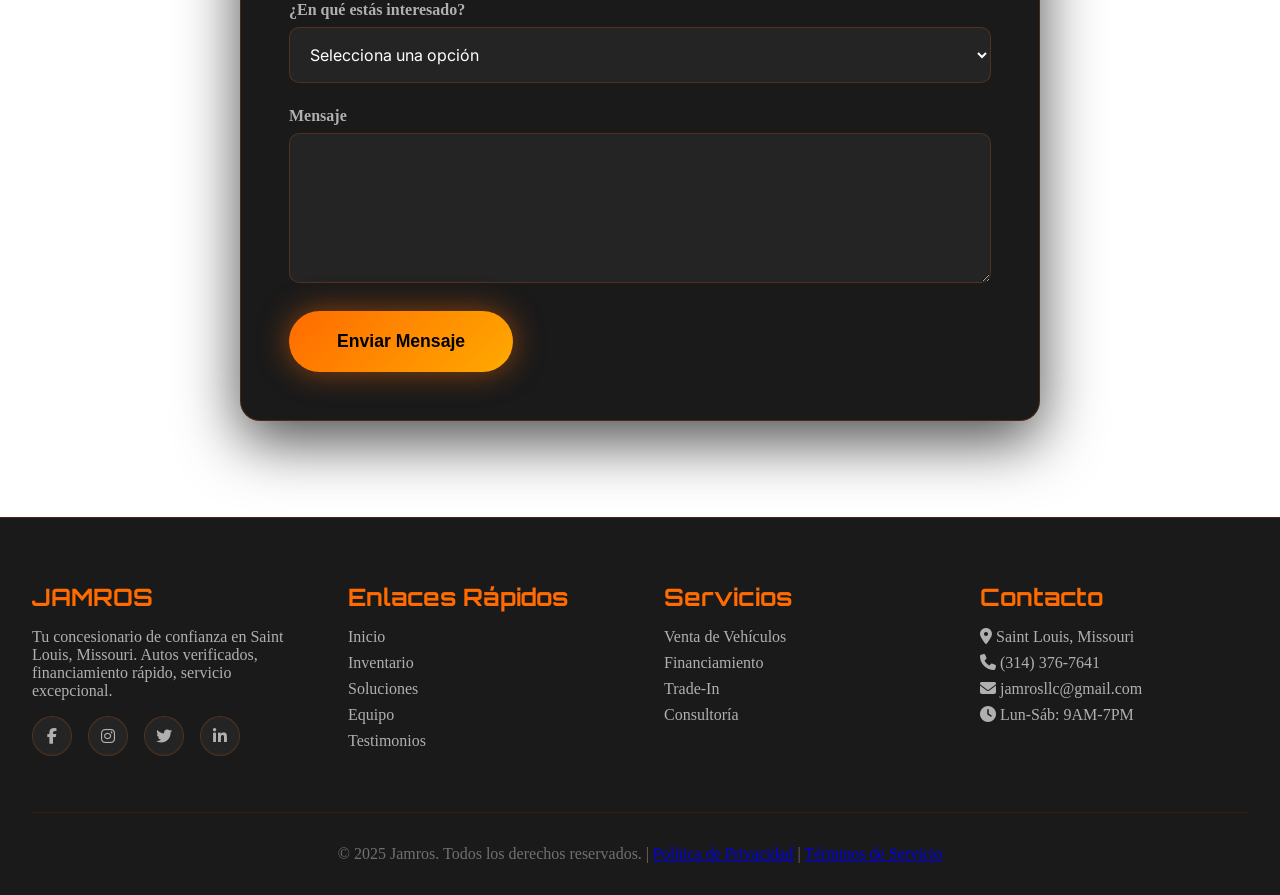
==== commit 7a445ba8: "Update index.html" ====
--- a/index.html
+++ b/index.html
@@ -55,6 +55,44 @@
         html {
             scroll-behavior: smooth;
         }
+        <script>
+const translations = {
+    es: {
+        heroTitle: "TU PRÓXIMO AUTO ESTÁ AQUÍ.",
+        heroText: "Autos usados verificados, financiamiento ultrarrápido, cero estrés.",
+        btnInventory: "Ver Inventario",
+        btnContact: "Hablar con Nosotros"
+    },
+    en: {
+        heroTitle: "YOUR NEXT CAR IS HERE.",
+        heroText: "Verified used cars, fast financing, zero stress.",
+        btnInventory: "View Inventory",
+        btnContact: "Contact Us"
+    }
+};
+
+document.getElementById("lang-es").addEventListener("click", () => {
+    changeLanguage("es");
+});
+
+document.getElementById("lang-en").addEventListener("click", () => {
+    changeLanguage("en");
+});
+
+function changeLanguage(lang){
+    document.querySelector(".hero h1").textContent =
+        translations[lang].heroTitle;
+
+    document.querySelector(".hero p").innerHTML =
+        translations[lang].heroText;
+
+    document.querySelector(".btn-primary").textContent =
+        translations[lang].btnInventory;
+
+    document.querySelector(".btn-secondary").textContent =
+        translations[lang].btnContact;
+}
+</script>
 
         body {
             font-family: 'Inter', sans-serif;
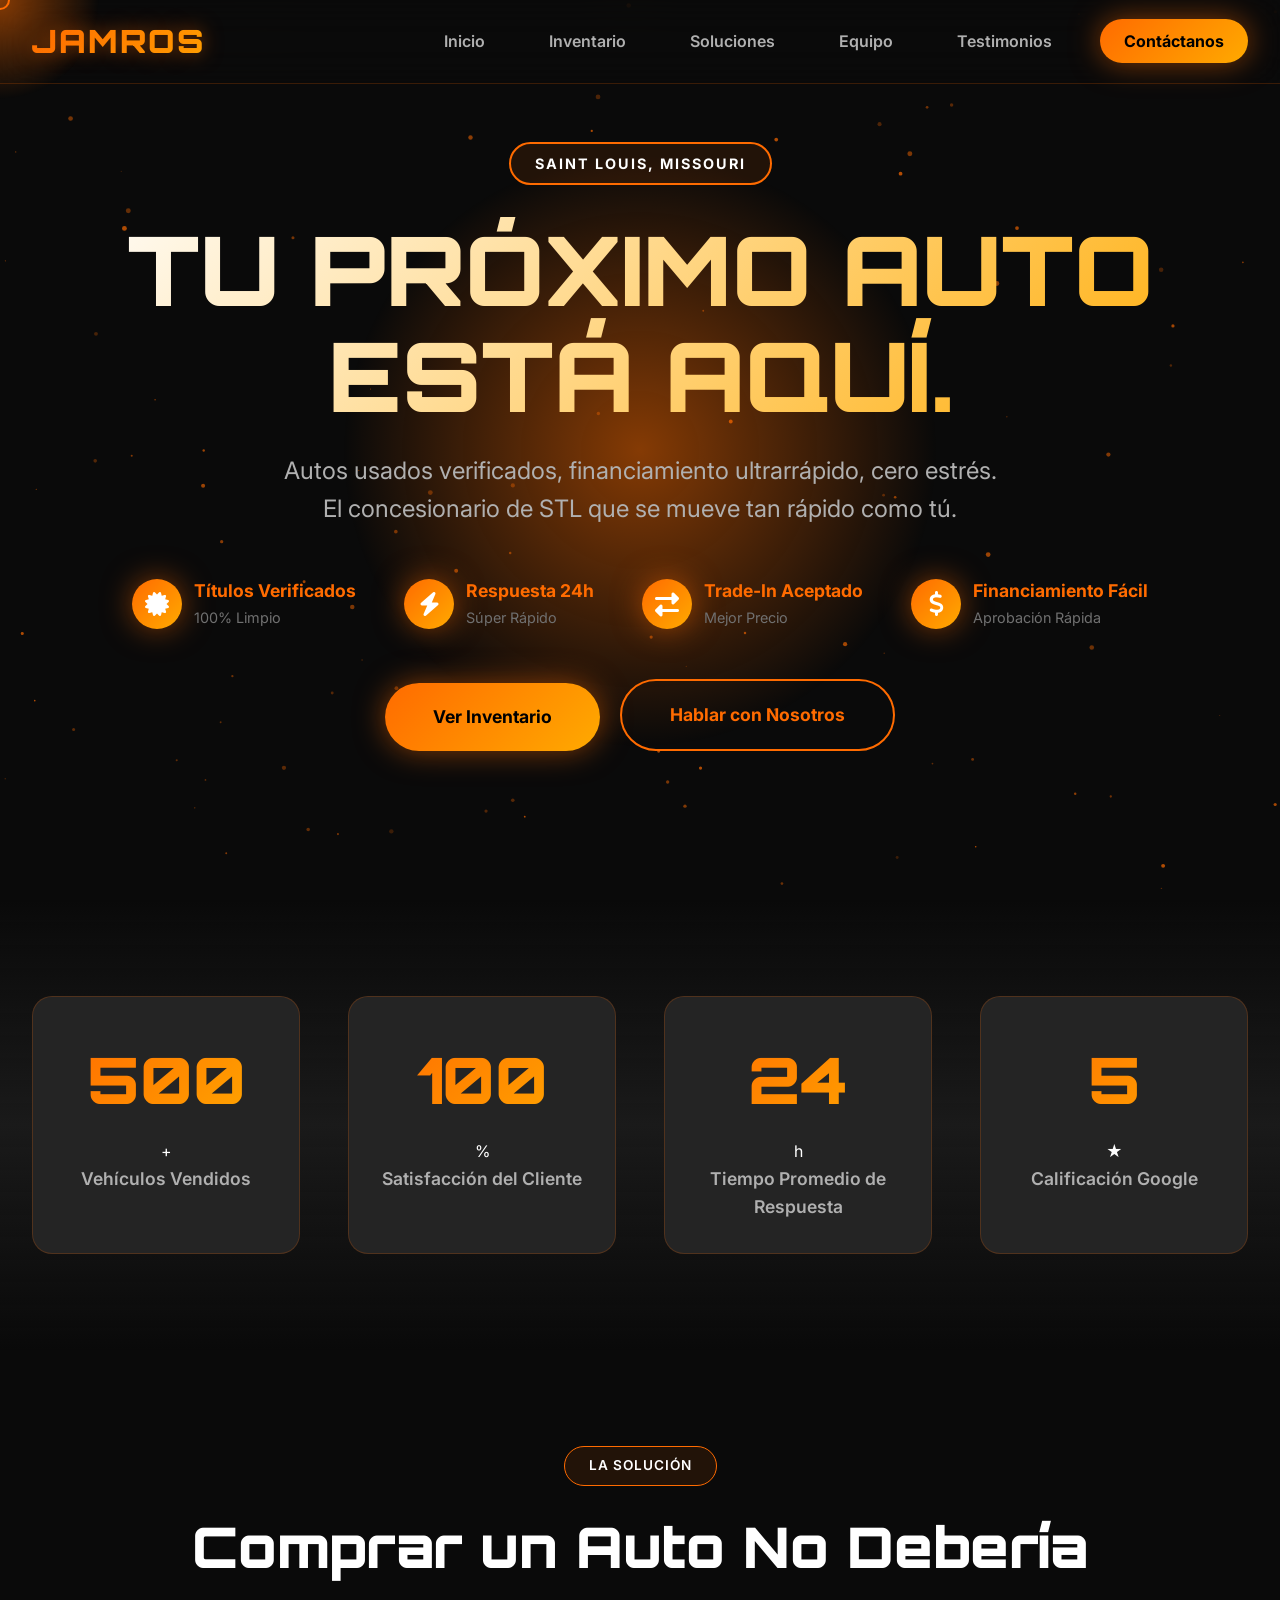
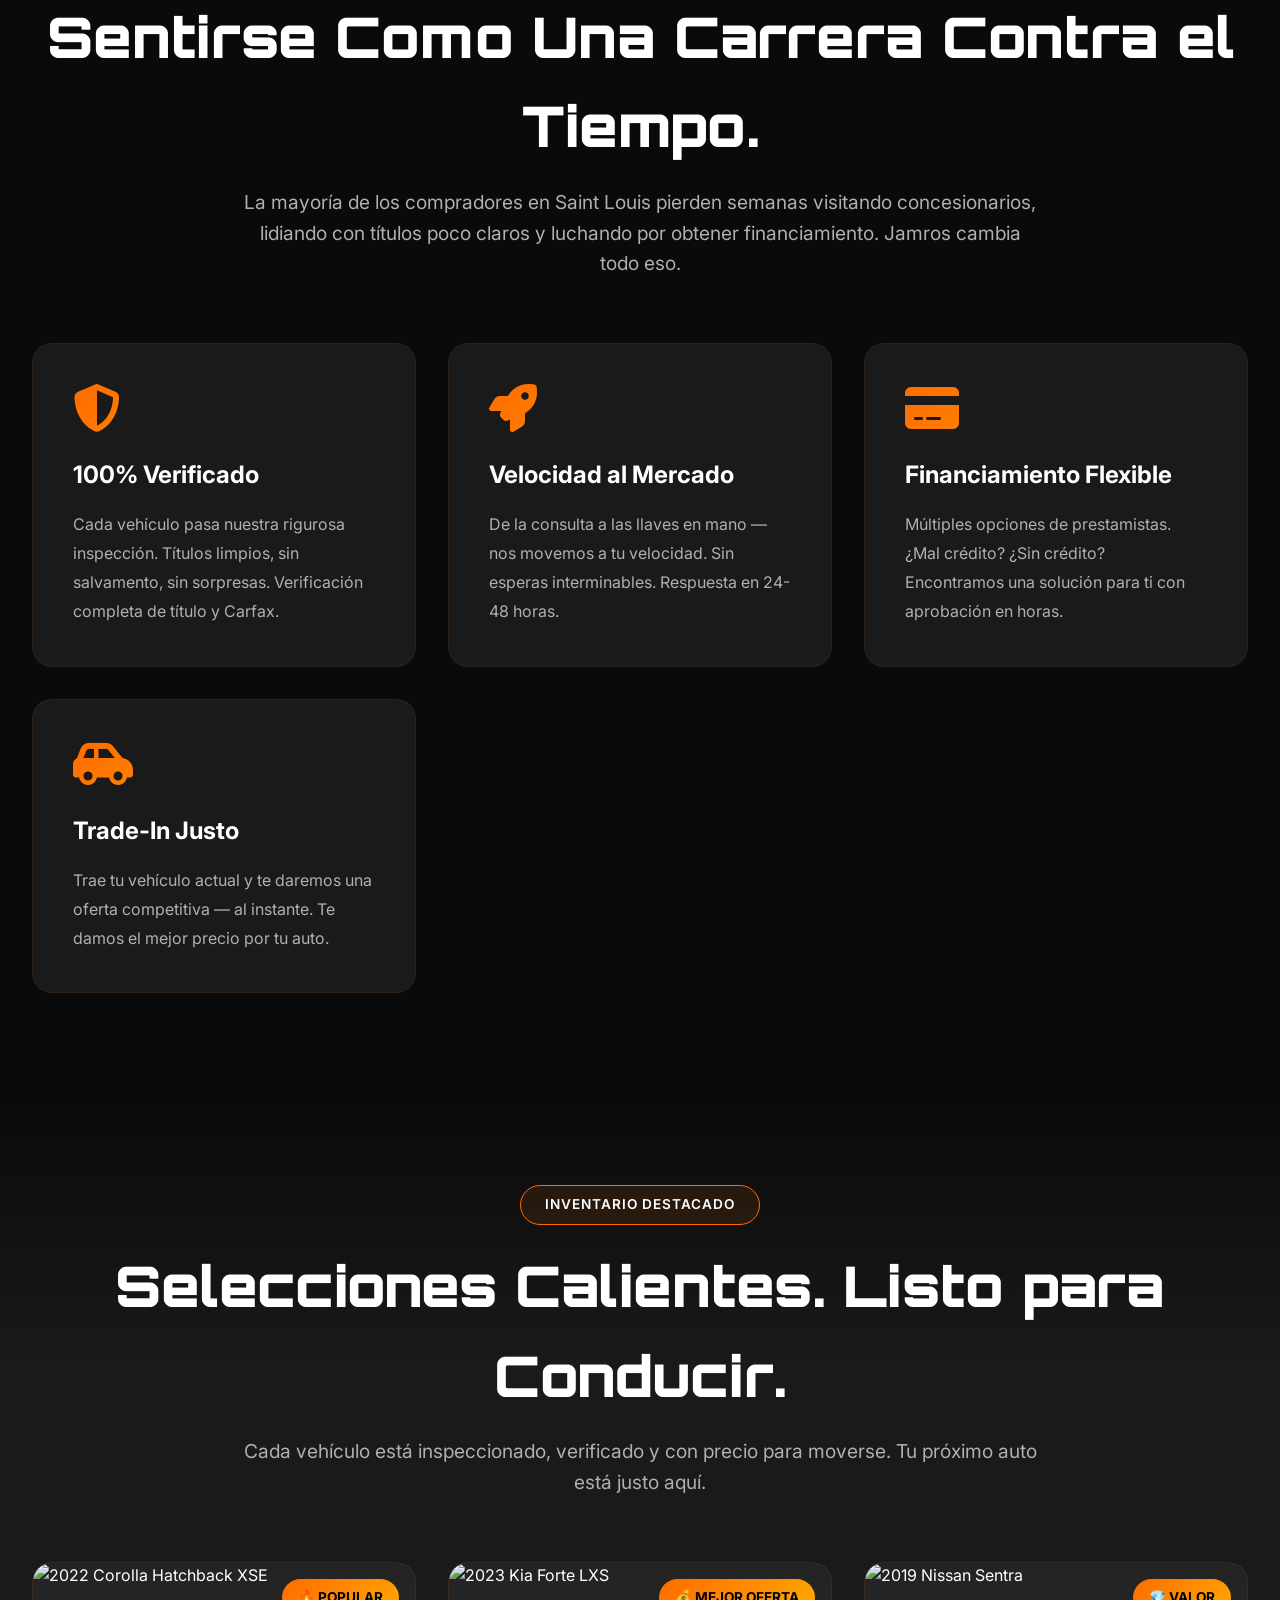
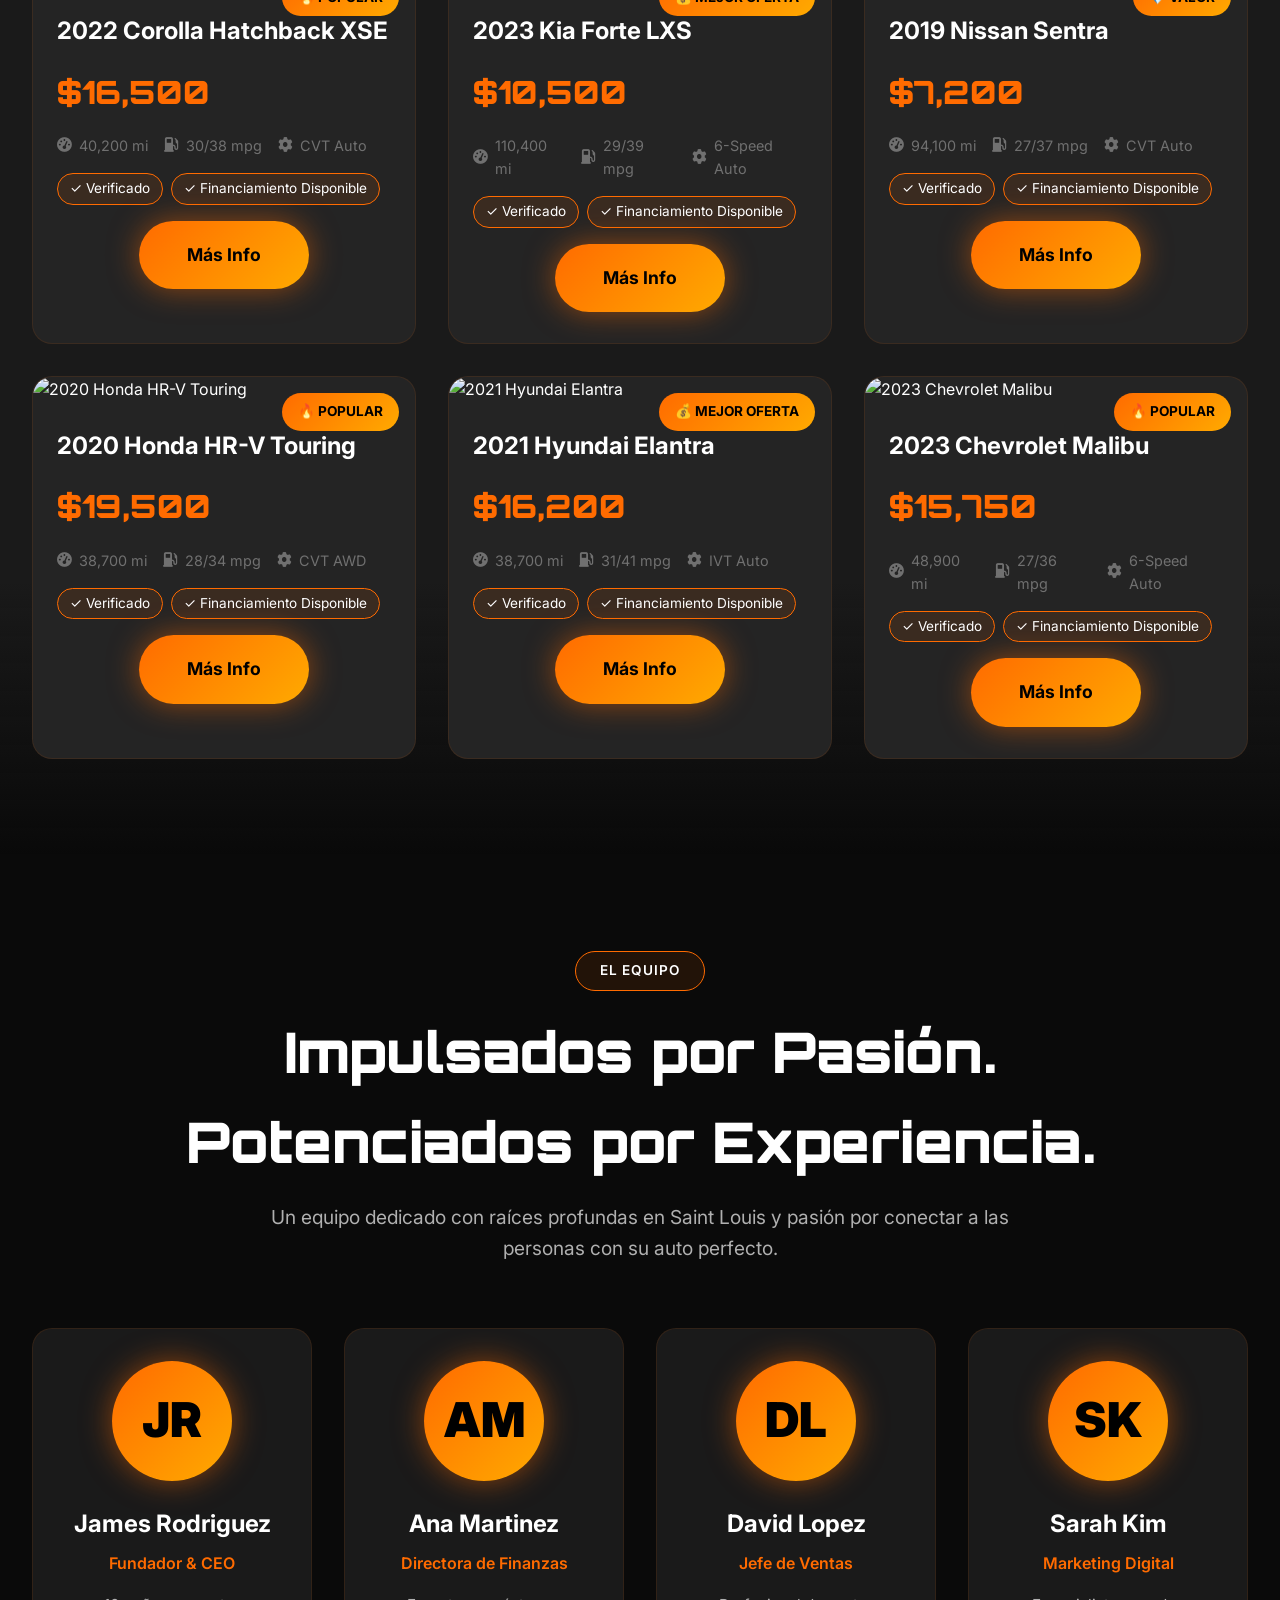
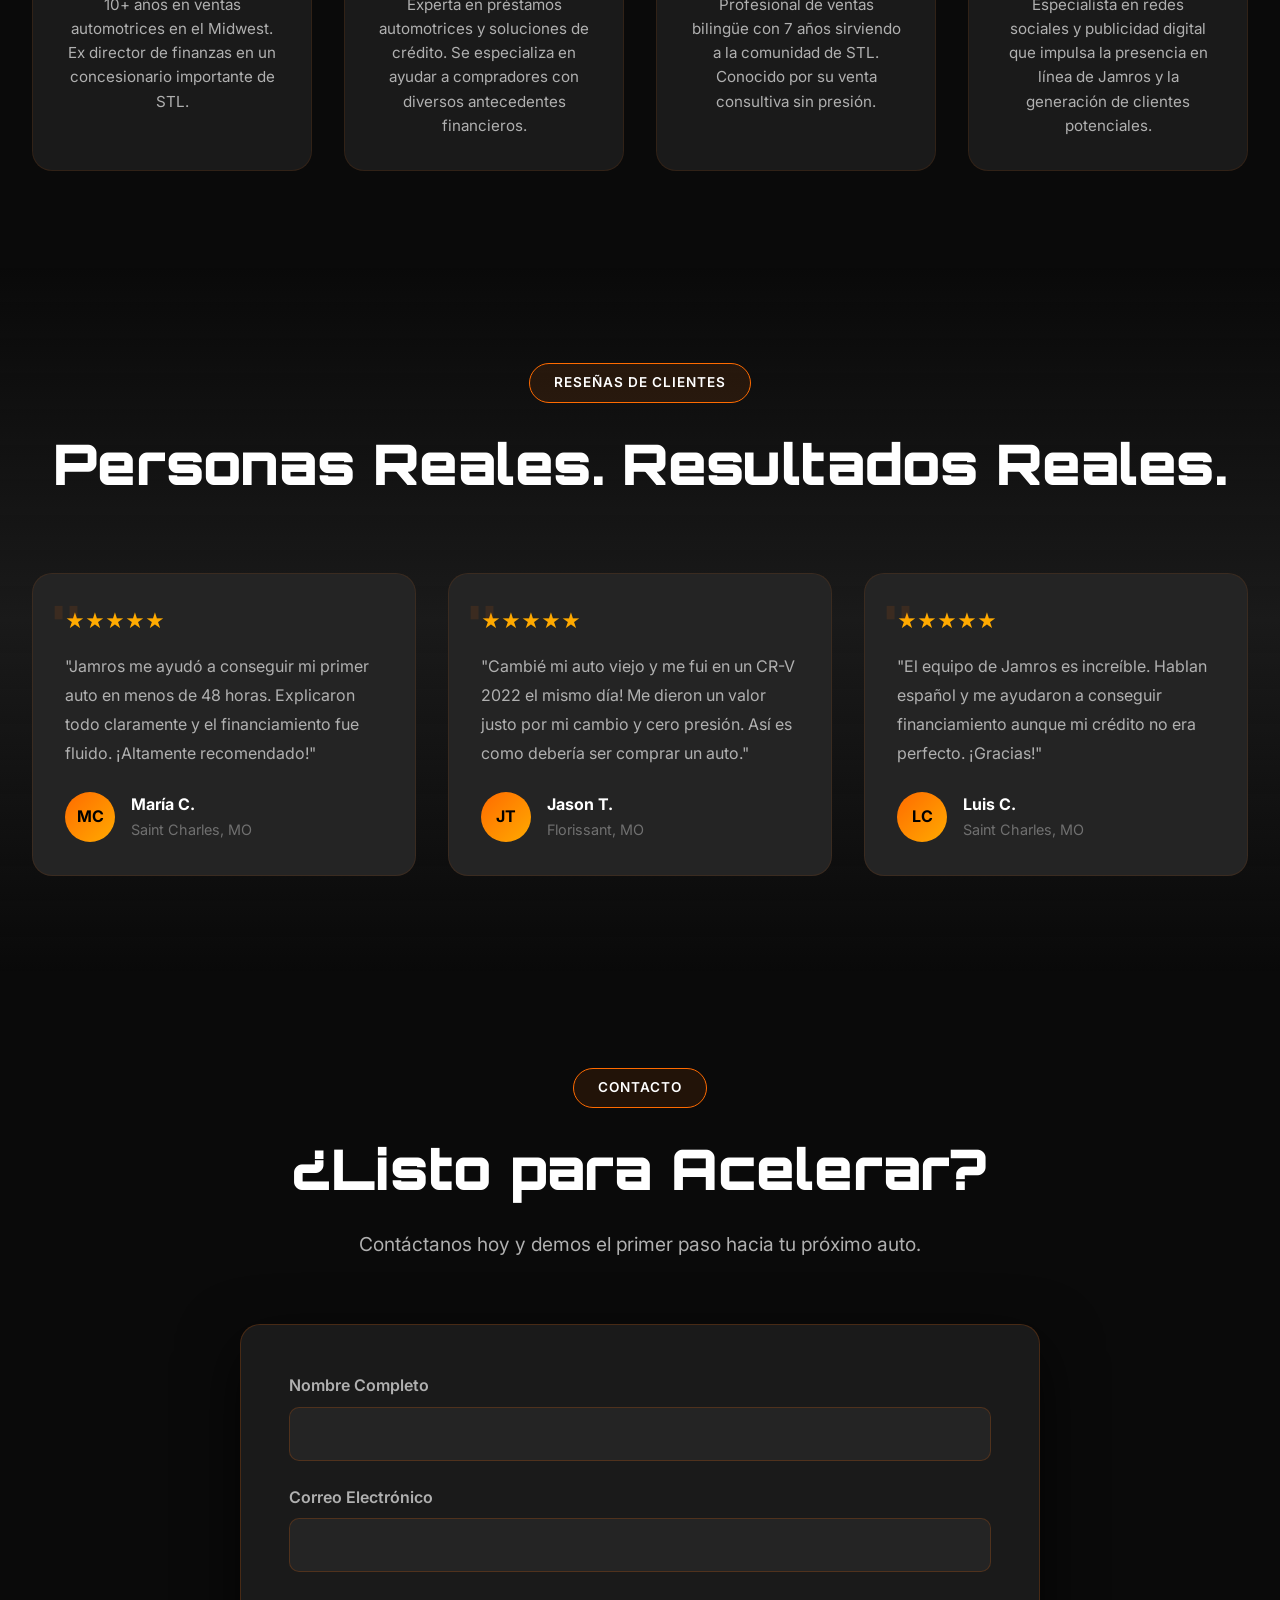
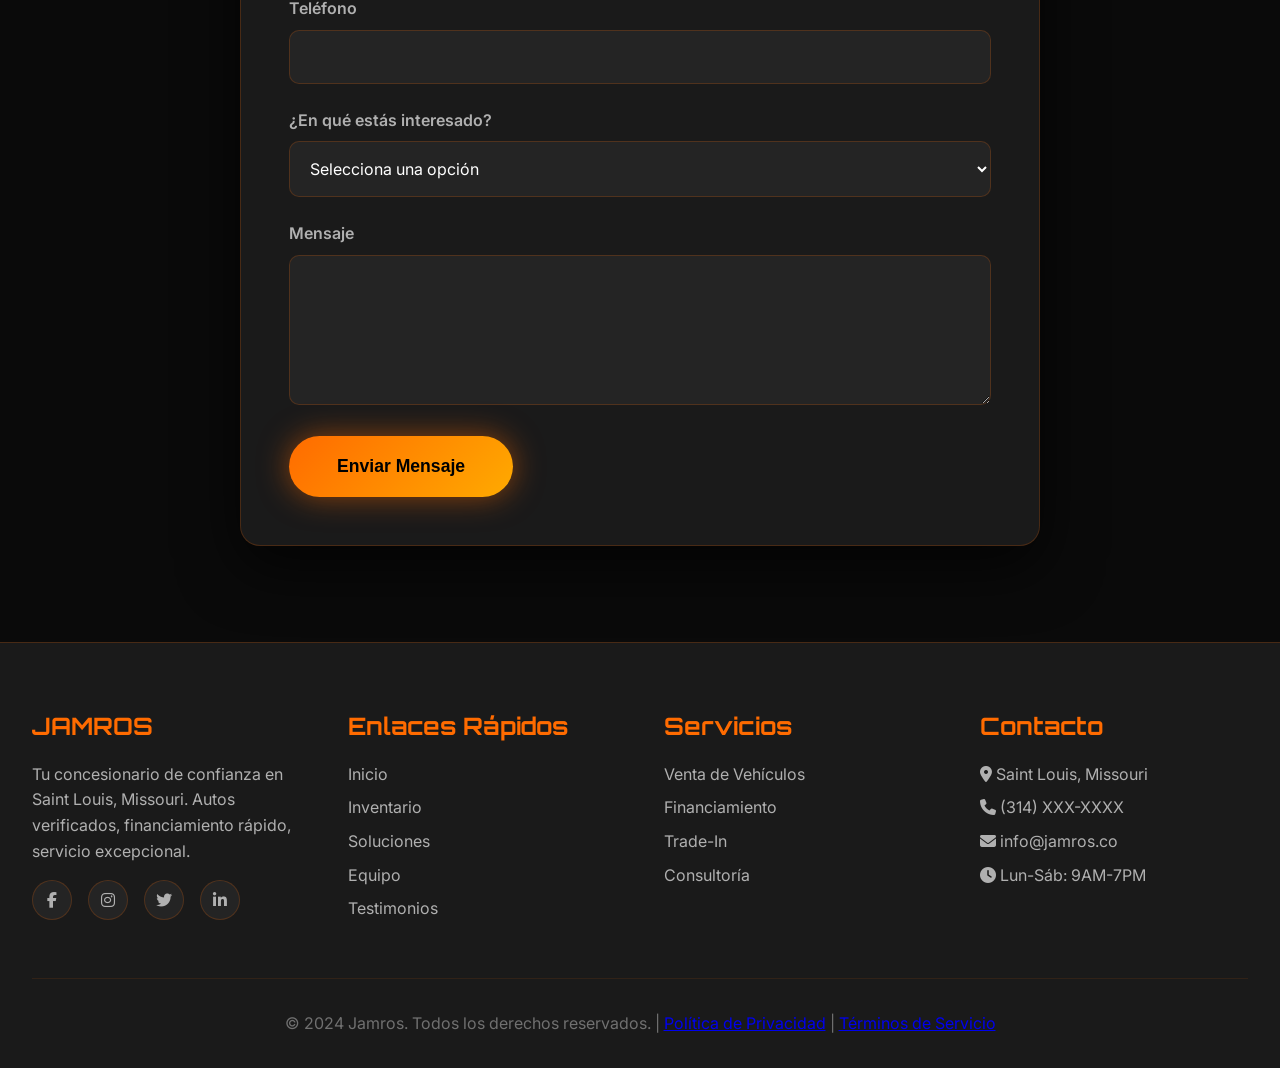
==== commit 63aae1c6: "Remove language translation script and update contact info" ====
--- a/index.html
+++ b/index.html
@@ -55,44 +55,6 @@
         html {
             scroll-behavior: smooth;
         }
-        <script>
-const translations = {
-    es: {
-        heroTitle: "TU PRÓXIMO AUTO ESTÁ AQUÍ.",
-        heroText: "Autos usados verificados, financiamiento ultrarrápido, cero estrés.",
-        btnInventory: "Ver Inventario",
-        btnContact: "Hablar con Nosotros"
-    },
-    en: {
-        heroTitle: "YOUR NEXT CAR IS HERE.",
-        heroText: "Verified used cars, fast financing, zero stress.",
-        btnInventory: "View Inventory",
-        btnContact: "Contact Us"
-    }
-};
-
-document.getElementById("lang-es").addEventListener("click", () => {
-    changeLanguage("es");
-});
-
-document.getElementById("lang-en").addEventListener("click", () => {
-    changeLanguage("en");
-});
-
-function changeLanguage(lang){
-    document.querySelector(".hero h1").textContent =
-        translations[lang].heroTitle;
-
-    document.querySelector(".hero p").innerHTML =
-        translations[lang].heroText;
-
-    document.querySelector(".btn-primary").textContent =
-        translations[lang].btnInventory;
-
-    document.querySelector(".btn-secondary").textContent =
-        translations[lang].btnContact;
-}
-</script>
 
         body {
             font-family: 'Inter', sans-serif;
@@ -1318,7 +1280,7 @@
                 <!-- Car Card 1 -->
                 <div class="car-card fade-in">
                     <div class="car-badge">🔥 POPULAR</div>
-                    <img src="2022 COROLLA H.jpg" alt="Toyota Corolla" class="car-image">
+                    <img src="https://via.placeholder.com/400x250/1a1a1a/ff6b00?text=2022+Corolla+Hatchback" alt="2022 Corolla Hatchback XSE" class="car-image">
                     <div class="car-content">
                         <h3 class="car-title">2022 Corolla Hatchback XSE</h3>
                         <div class="car-price">$16,500</div>
@@ -1340,7 +1302,7 @@
                 <!-- Car Card 2 -->
                 <div class="car-card fade-in">
                     <div class="car-badge">💰 MEJOR OFERTA</div>
-                    <img src="Kia 1.jpg" alt="2023 Kia Forte LXS" class="car-image">
+                    <img src="https://via.placeholder.com/400x250/1a1a1a/ff6b00?text=2023+Kia+Forte" alt="2023 Kia Forte LXS" class="car-image">
                     <div class="car-content">
                         <h3 class="car-title">2023 Kia Forte LXS</h3>
                         <div class="car-price">$10,500</div>
@@ -1362,7 +1324,7 @@
                 <!-- Car Card 3 -->
                 <div class="car-card fade-in">
                     <div class="car-badge">💎 VALOR</div>
-                    <img src="Nissan 2019.jpg" alt="2019 Nissan Sentra" class="car-image">
+                    <img src="https://via.placeholder.com/400x250/1a1a1a/ff6b00?text=2019+Nissan+Sentra" alt="2019 Nissan Sentra" class="car-image">
                     <div class="car-content">
                         <h3 class="car-title">2019 Nissan Sentra</h3>
                         <div class="car-price">$7,200</div>
@@ -1384,7 +1346,7 @@
                 <!-- Car Card 4 -->
                 <div class="car-card fade-in">
                     <div class="car-badge">🔥 POPULAR</div>
-                    <img src="HONDA HRV.jpg" alt="2020 Honda HR-V Touring" class="car-image">
+                    <img src="https://via.placeholder.com/400x250/1a1a1a/ff6b00?text=2020+Honda+HR-V" alt="2020 Honda HR-V Touring" class="car-image">
                     <div class="car-content">
                         <h3 class="car-title">2020 Honda HR-V Touring</h3>
                         <div class="car-price">$19,500</div>
@@ -1406,7 +1368,7 @@
                 <!-- Car Card 5 -->
                 <div class="car-card fade-in">
                     <div class="car-badge">💰 MEJOR OFERTA</div>
-                    <img src="ELANTRA 2021.jpg" alt="2021 Hyundai Elantra" class="car-image">
+                    <img src="https://via.placeholder.com/400x250/1a1a1a/ff6b00?text=2021+Hyundai+Elantra" alt="2021 Hyundai Elantra" class="car-image">
                     <div class="car-content">
                         <h3 class="car-title">2021 Hyundai Elantra</h3>
                         <div class="car-price">$16,200</div>
@@ -1428,7 +1390,7 @@
                 <!-- Car Card 6 -->
                 <div class="car-card fade-in">
                     <div class="car-badge">🔥 POPULAR</div>
-                    <img src="MALIBU 2023.jpg" alt="2023 Chevrolet Malibu" class="car-image">
+                    <img src="https://via.placeholder.com/400x250/1a1a1a/ff6b00?text=2023+Chevy+Malibu" alt="2023 Chevrolet Malibu" class="car-image">
                     <div class="car-content">
                         <h3 class="car-title">2023 Chevrolet Malibu</h3>
                         <div class="car-price">$15,750</div>
@@ -1459,8 +1421,8 @@
 
             <div class="team-grid">
                 <div class="team-card fade-in">
-                    <div class="team-avatar">JM</div>
-                    <h3 class="team-name">Jeison Martinez</h3>
+                    <div class="team-avatar">JR</div>
+                    <h3 class="team-name">James Rodriguez</h3>
                     <div class="team-role">Fundador & CEO</div>
                     <p class="team-bio">10+ años en ventas automotrices en el Midwest. Ex director de finanzas en un concesionario importante de STL.</p>
                 </div>
@@ -1474,7 +1436,7 @@
 
                 <div class="team-card fade-in">
                     <div class="team-avatar">DL</div>
-                    <h3 class="team-name">Cristian Lopez</h3>
+                    <h3 class="team-name">David Lopez</h3>
                     <div class="team-role">Jefe de Ventas</div>
                     <p class="team-bio">Profesional de ventas bilingüe con 7 años sirviendo a la comunidad de STL. Conocido por su venta consultiva sin presión.</p>
                 </div>
@@ -1609,14 +1571,14 @@
                 <div class="footer-section">
                     <h3>Contacto</h3>
                     <p><i class="fas fa-map-marker-alt"></i> Saint Louis, Missouri</p>
-                    <p><i class="fas fa-phone"></i> (314) 376-7641</p>
-                    <p><i class="fas fa-envelope"></i> jamrosllc@gmail.com</p>
+                    <p><i class="fas fa-phone"></i> (314) XXX-XXXX</p>
+                    <p><i class="fas fa-envelope"></i> info@jamros.co</p>
                     <p><i class="fas fa-clock"></i> Lun-Sáb: 9AM-7PM</p>
                 </div>
             </div>
 
             <div class="footer-bottom">
-                <p>&copy; 2025 Jamros. Todos los derechos reservados. | <a href="#">Política de Privacidad</a> | <a href="#">Términos de Servicio</a></p>
+                <p>&copy; 2024 Jamros. Todos los derechos reservados. | <a href="#">Política de Privacidad</a> | <a href="#">Términos de Servicio</a></p>
             </div>
         </footer>
     </div>
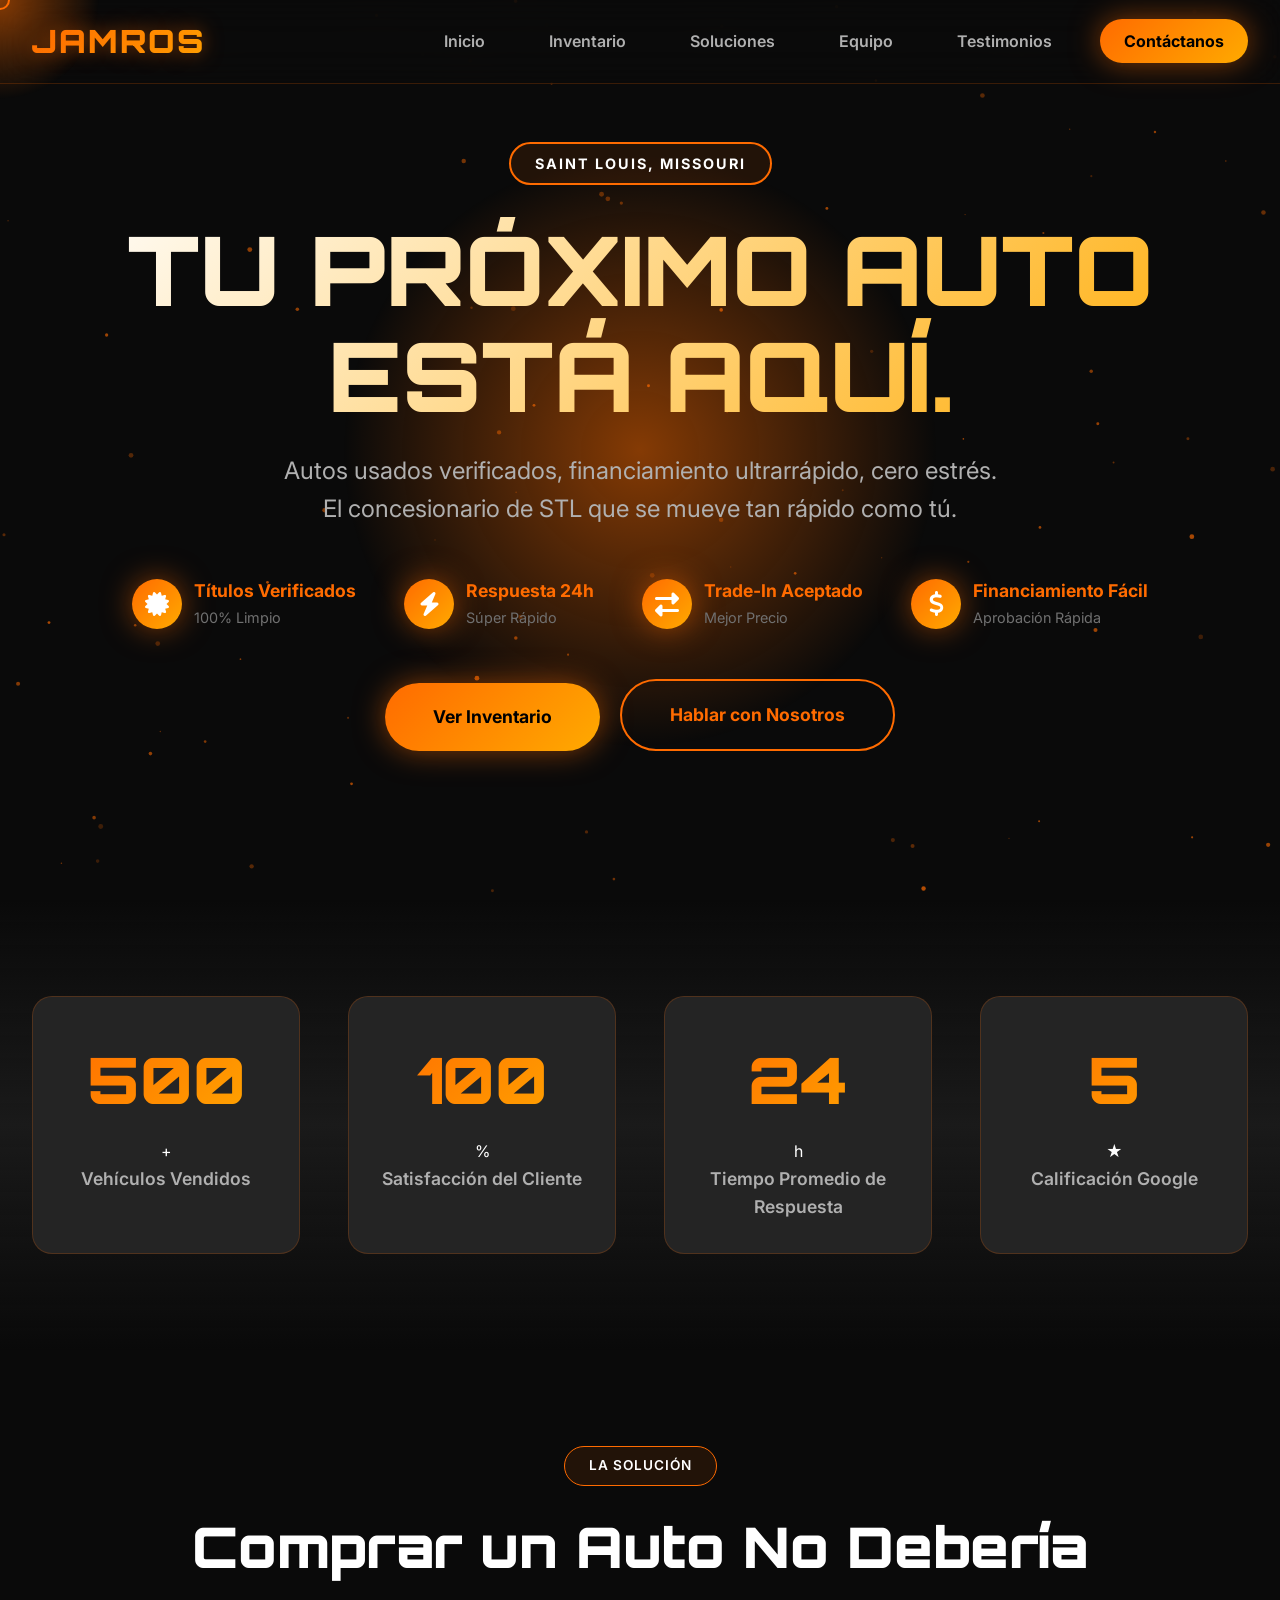
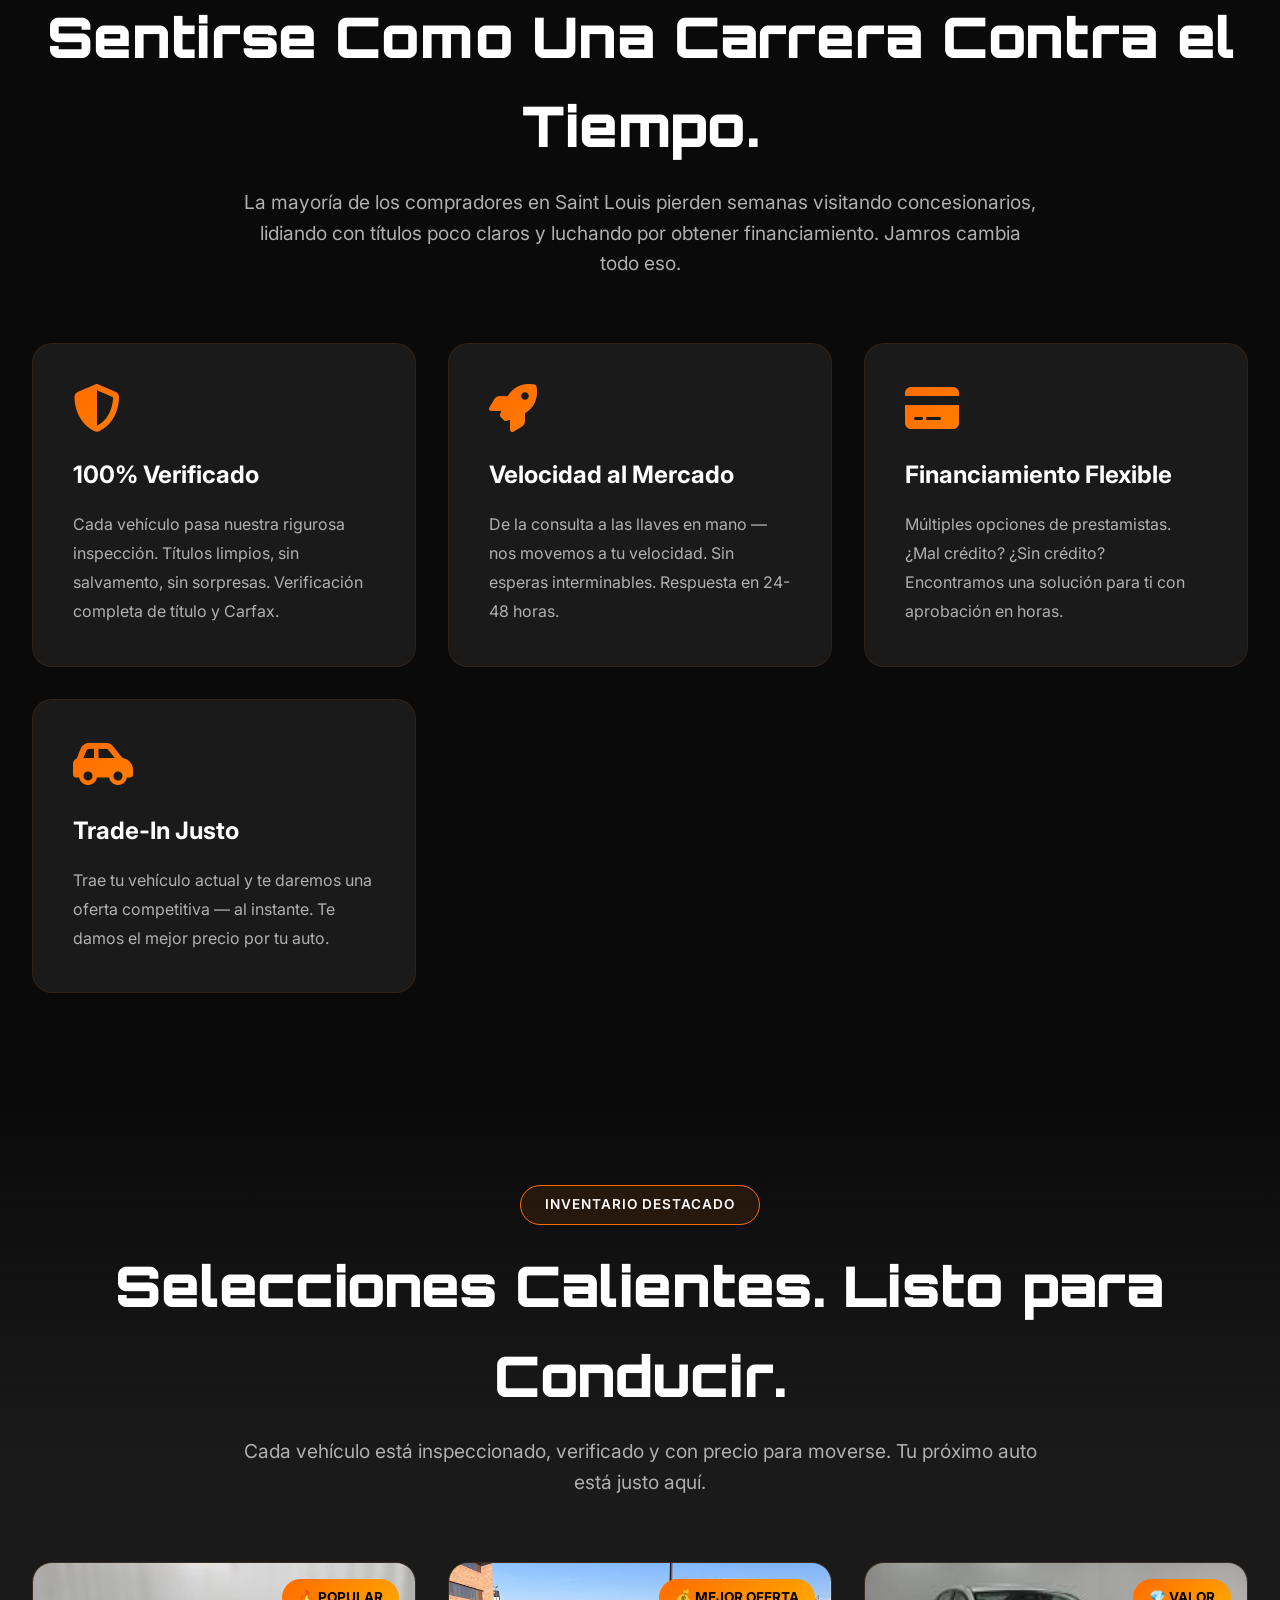
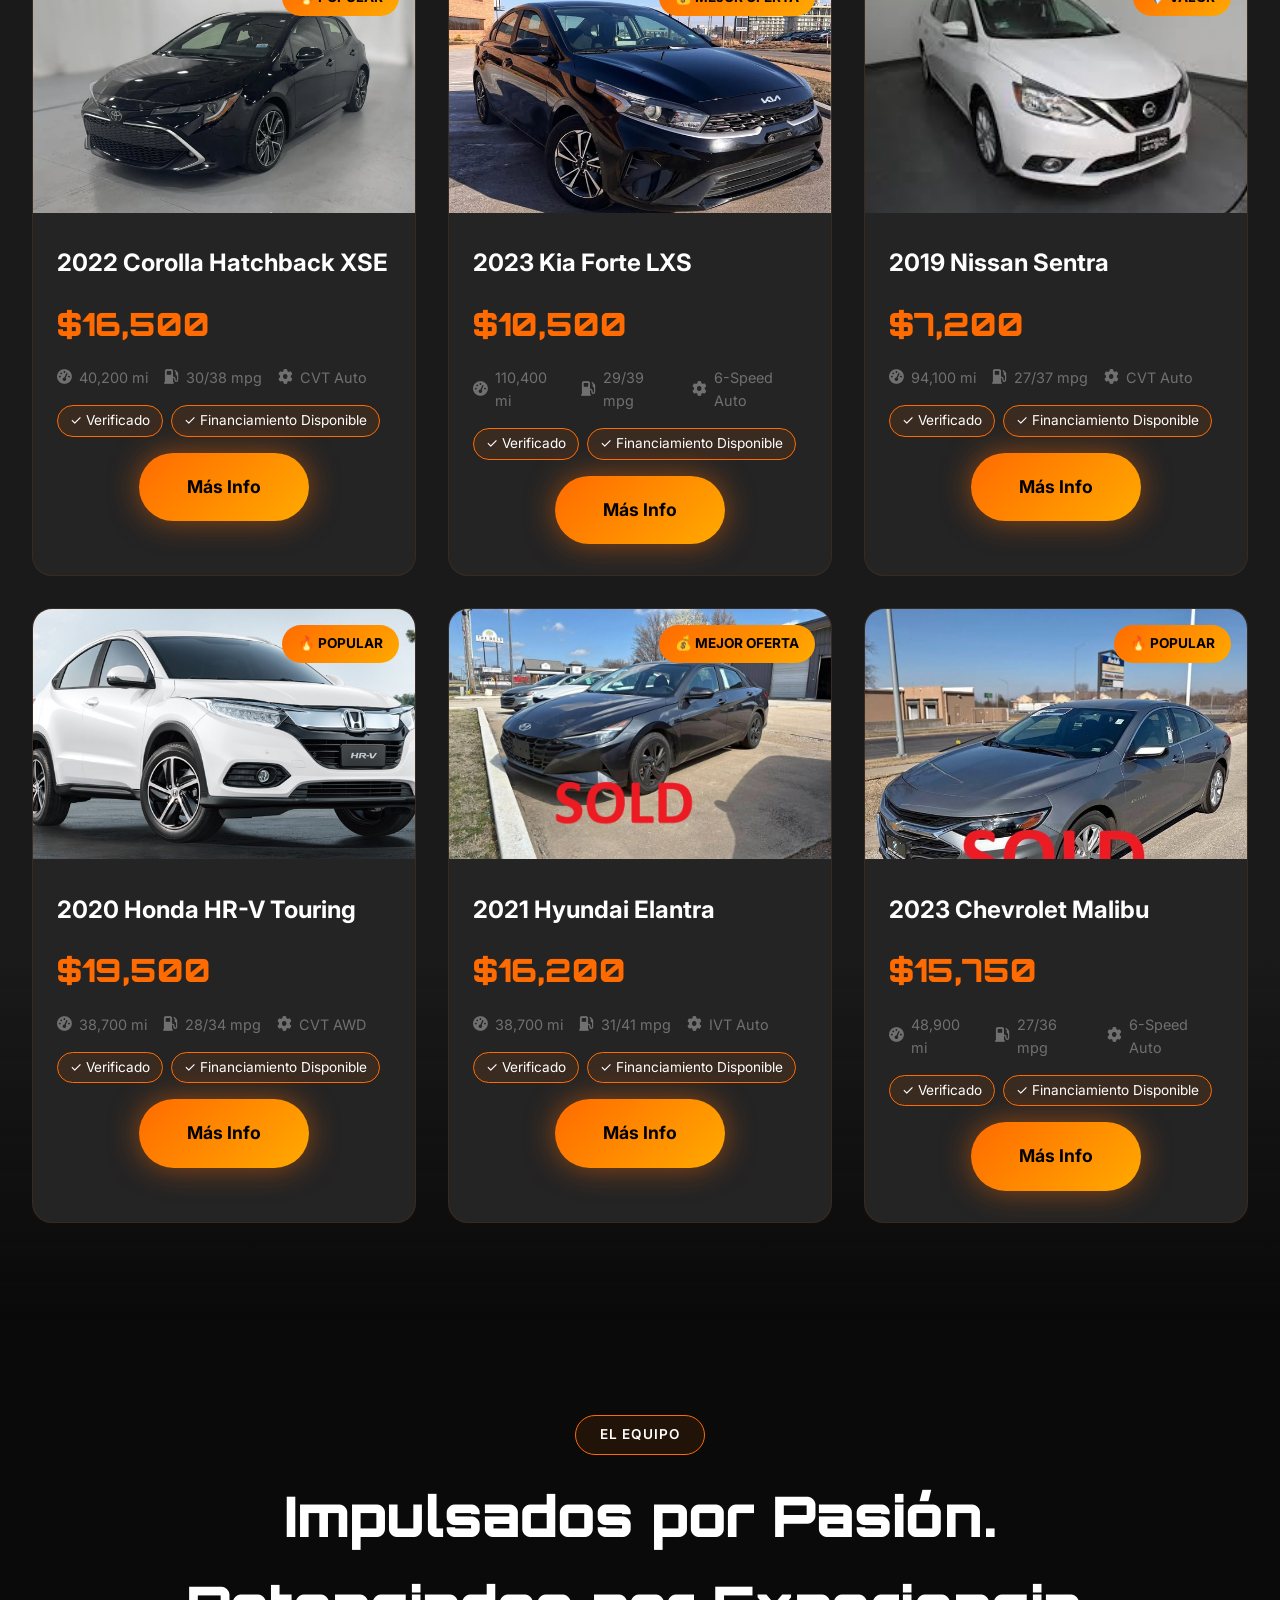
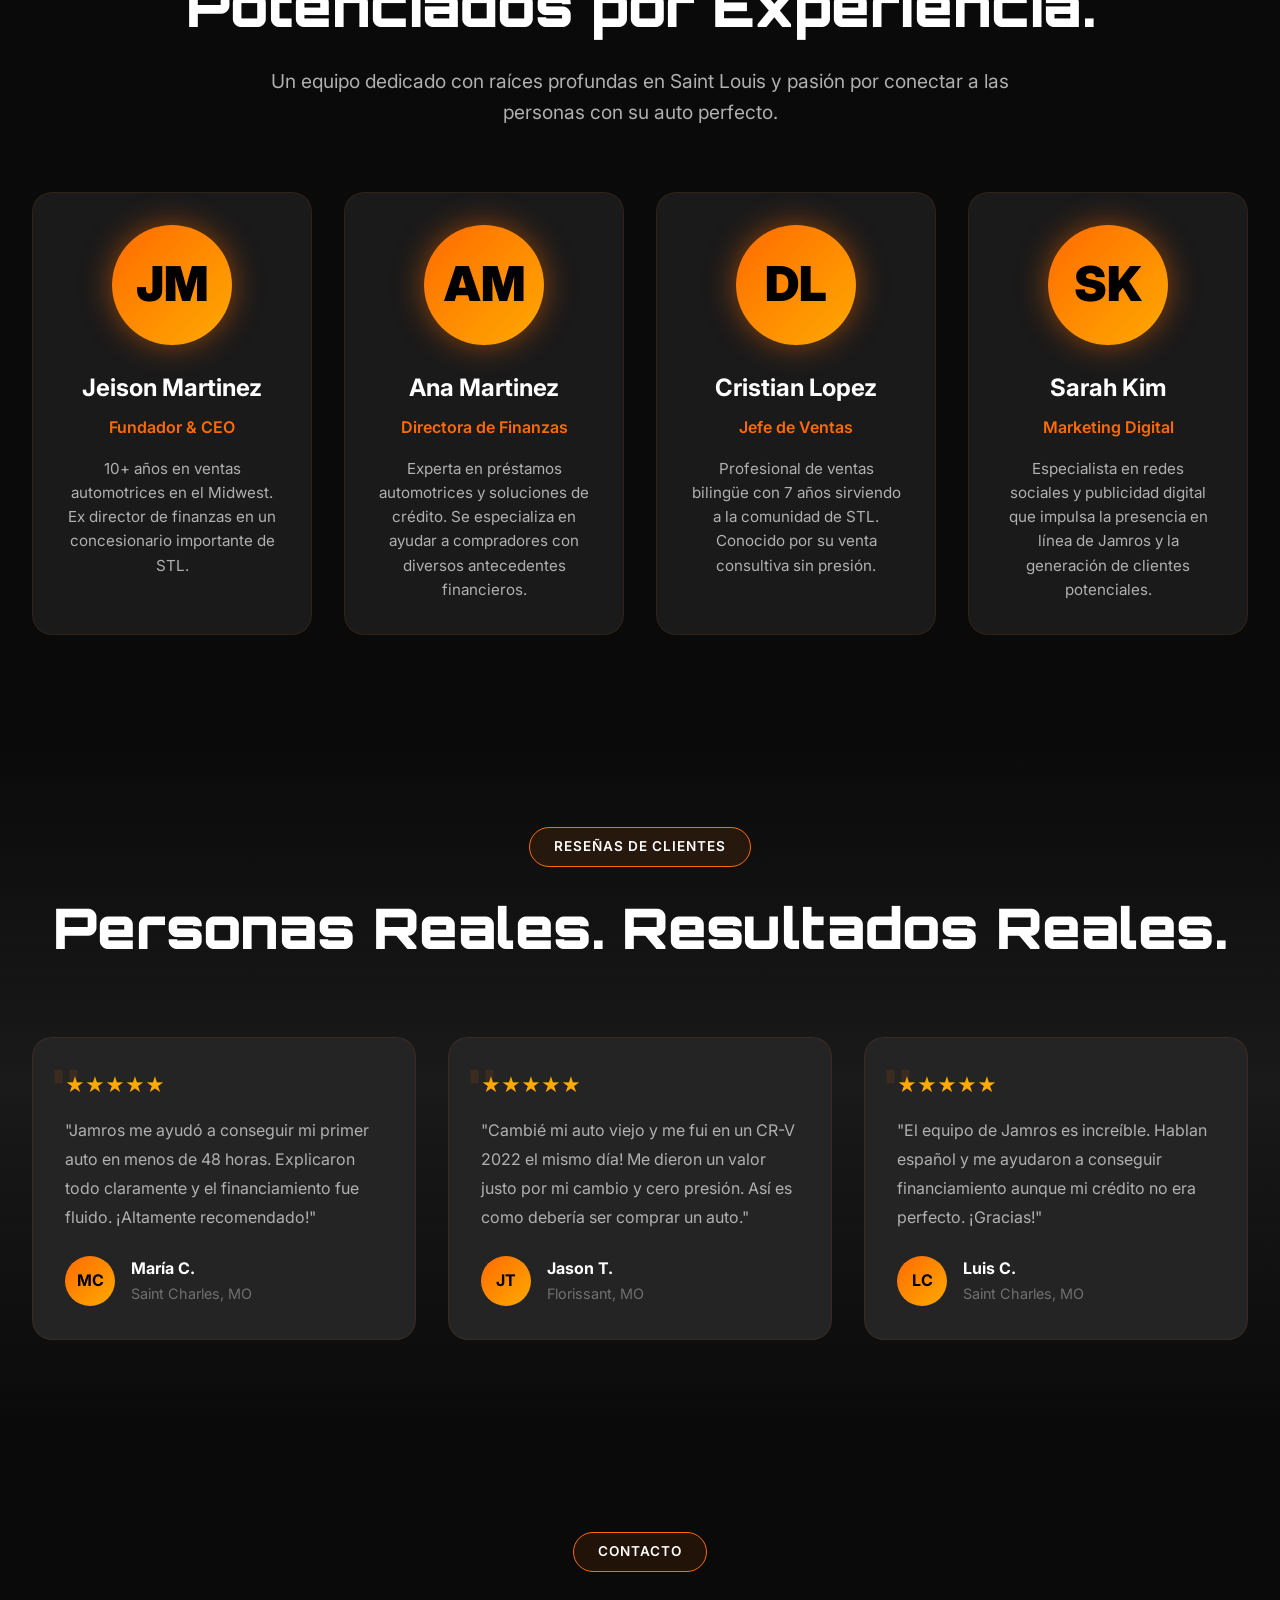
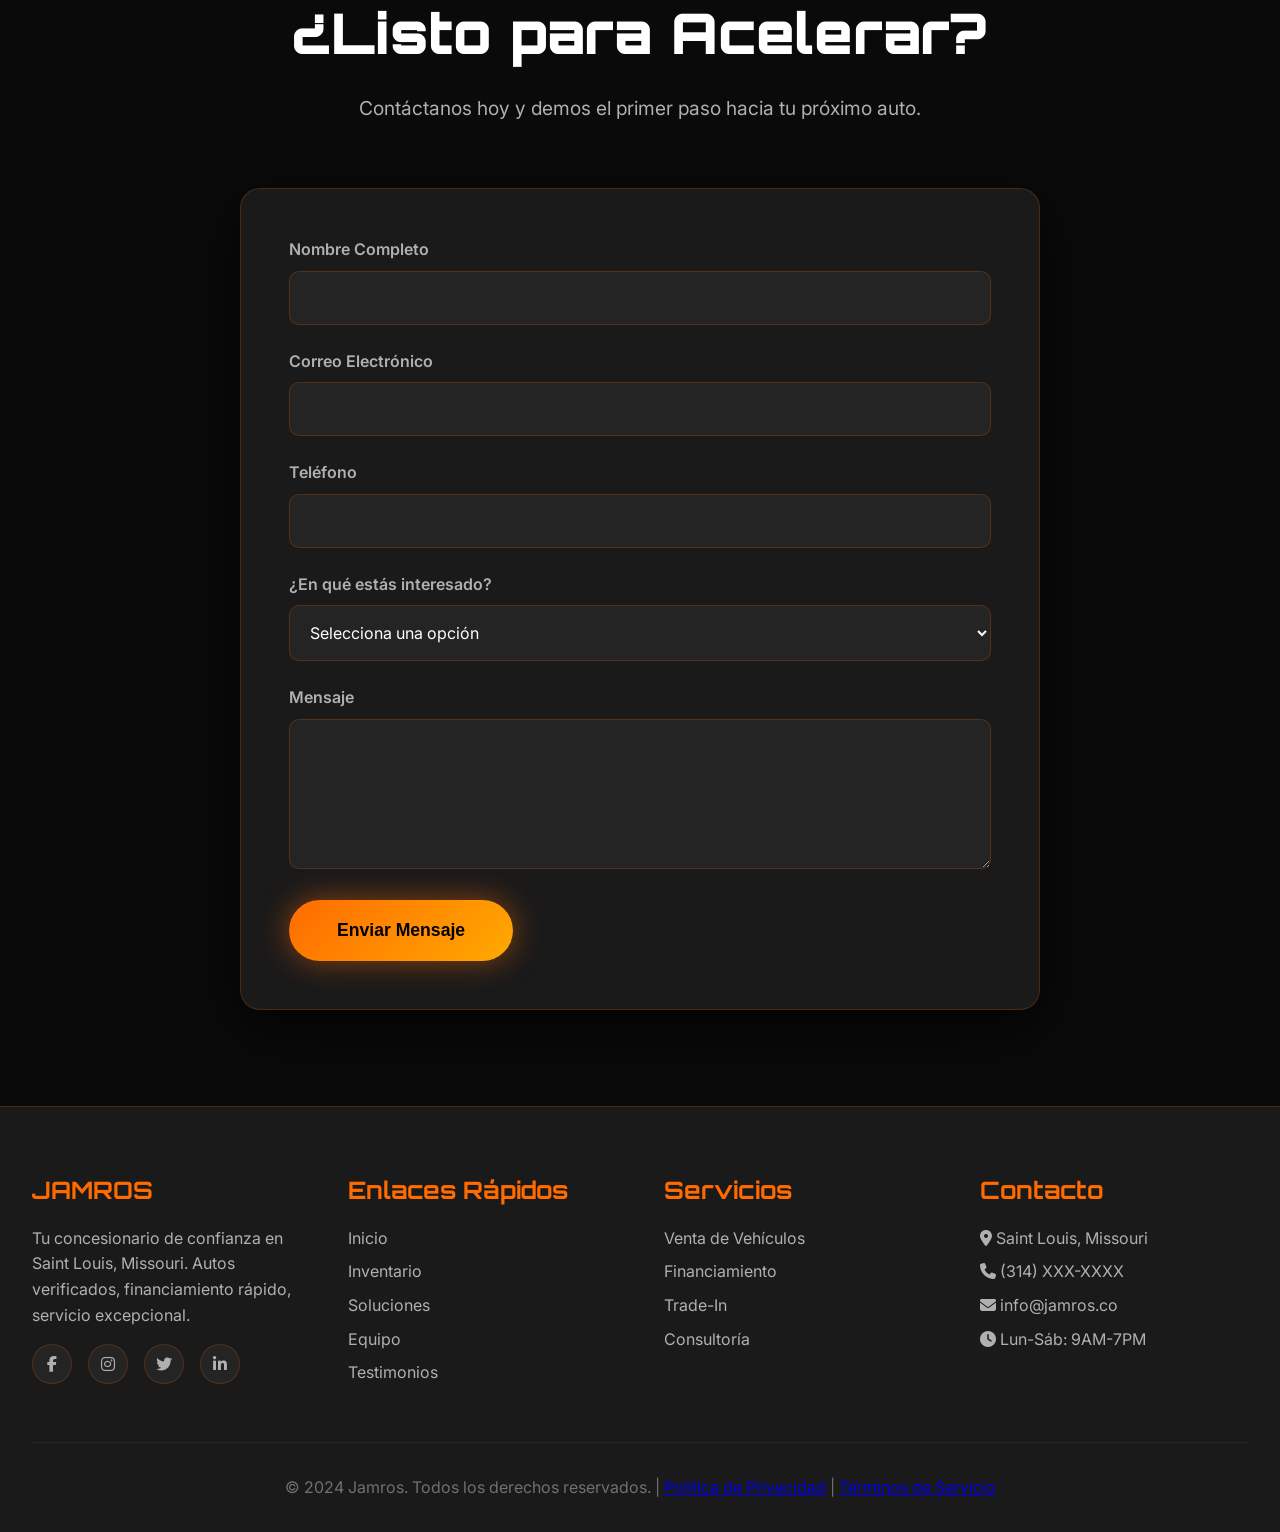
==== commit 78fffaed: "Update index.html" ====
--- a/index.html
+++ b/index.html
@@ -1280,7 +1280,7 @@
                 <!-- Car Card 1 -->
                 <div class="car-card fade-in">
                     <div class="car-badge">🔥 POPULAR</div>
-                    <img src="https://via.placeholder.com/400x250/1a1a1a/ff6b00?text=2022+Corolla+Hatchback" alt="2022 Corolla Hatchback XSE" class="car-image">
+                    <img src="2022 COROLLA H.jpg" alt="2022 Corolla Hatchback XSE" class="car-image">
                     <div class="car-content">
                         <h3 class="car-title">2022 Corolla Hatchback XSE</h3>
                         <div class="car-price">$16,500</div>
@@ -1302,7 +1302,7 @@
                 <!-- Car Card 2 -->
                 <div class="car-card fade-in">
                     <div class="car-badge">💰 MEJOR OFERTA</div>
-                    <img src="https://via.placeholder.com/400x250/1a1a1a/ff6b00?text=2023+Kia+Forte" alt="2023 Kia Forte LXS" class="car-image">
+                    <img src="Kia 1.jpg" alt="2023 Kia Forte LXS" class="car-image">
                     <div class="car-content">
                         <h3 class="car-title">2023 Kia Forte LXS</h3>
                         <div class="car-price">$10,500</div>
@@ -1324,7 +1324,7 @@
                 <!-- Car Card 3 -->
                 <div class="car-card fade-in">
                     <div class="car-badge">💎 VALOR</div>
-                    <img src="https://via.placeholder.com/400x250/1a1a1a/ff6b00?text=2019+Nissan+Sentra" alt="2019 Nissan Sentra" class="car-image">
+                    <img src="Nissan 2019.jpg" alt="2019 Nissan Sentra" class="car-image">
                     <div class="car-content">
                         <h3 class="car-title">2019 Nissan Sentra</h3>
                         <div class="car-price">$7,200</div>
@@ -1346,7 +1346,7 @@
                 <!-- Car Card 4 -->
                 <div class="car-card fade-in">
                     <div class="car-badge">🔥 POPULAR</div>
-                    <img src="https://via.placeholder.com/400x250/1a1a1a/ff6b00?text=2020+Honda+HR-V" alt="2020 Honda HR-V Touring" class="car-image">
+                    <img src="HONDA HRV.jpg" alt="2020 Honda HR-V Touring" class="car-image">
                     <div class="car-content">
                         <h3 class="car-title">2020 Honda HR-V Touring</h3>
                         <div class="car-price">$19,500</div>
@@ -1368,7 +1368,7 @@
                 <!-- Car Card 5 -->
                 <div class="car-card fade-in">
                     <div class="car-badge">💰 MEJOR OFERTA</div>
-                    <img src="https://via.placeholder.com/400x250/1a1a1a/ff6b00?text=2021+Hyundai+Elantra" alt="2021 Hyundai Elantra" class="car-image">
+                    <img src="ELANTRA 2021.jpg" alt="2021 Hyundai Elantra" class="car-image">
                     <div class="car-content">
                         <h3 class="car-title">2021 Hyundai Elantra</h3>
                         <div class="car-price">$16,200</div>
@@ -1390,7 +1390,7 @@
                 <!-- Car Card 6 -->
                 <div class="car-card fade-in">
                     <div class="car-badge">🔥 POPULAR</div>
-                    <img src="https://via.placeholder.com/400x250/1a1a1a/ff6b00?text=2023+Chevy+Malibu" alt="2023 Chevrolet Malibu" class="car-image">
+                    <img src="MALIBU 2023.jpg" alt="2023 Chevrolet Malibu" class="car-image">
                     <div class="car-content">
                         <h3 class="car-title">2023 Chevrolet Malibu</h3>
                         <div class="car-price">$15,750</div>
@@ -1421,8 +1421,8 @@
 
             <div class="team-grid">
                 <div class="team-card fade-in">
-                    <div class="team-avatar">JR</div>
-                    <h3 class="team-name">James Rodriguez</h3>
+                    <div class="team-avatar">JM</div>
+                    <h3 class="team-name">Jeison Martinez</h3>
                     <div class="team-role">Fundador & CEO</div>
                     <p class="team-bio">10+ años en ventas automotrices en el Midwest. Ex director de finanzas en un concesionario importante de STL.</p>
                 </div>
@@ -1436,7 +1436,7 @@
 
                 <div class="team-card fade-in">
                     <div class="team-avatar">DL</div>
-                    <h3 class="team-name">David Lopez</h3>
+                    <h3 class="team-name">Cristian Lopez</h3>
                     <div class="team-role">Jefe de Ventas</div>
                     <p class="team-bio">Profesional de ventas bilingüe con 7 años sirviendo a la comunidad de STL. Conocido por su venta consultiva sin presión.</p>
                 </div>
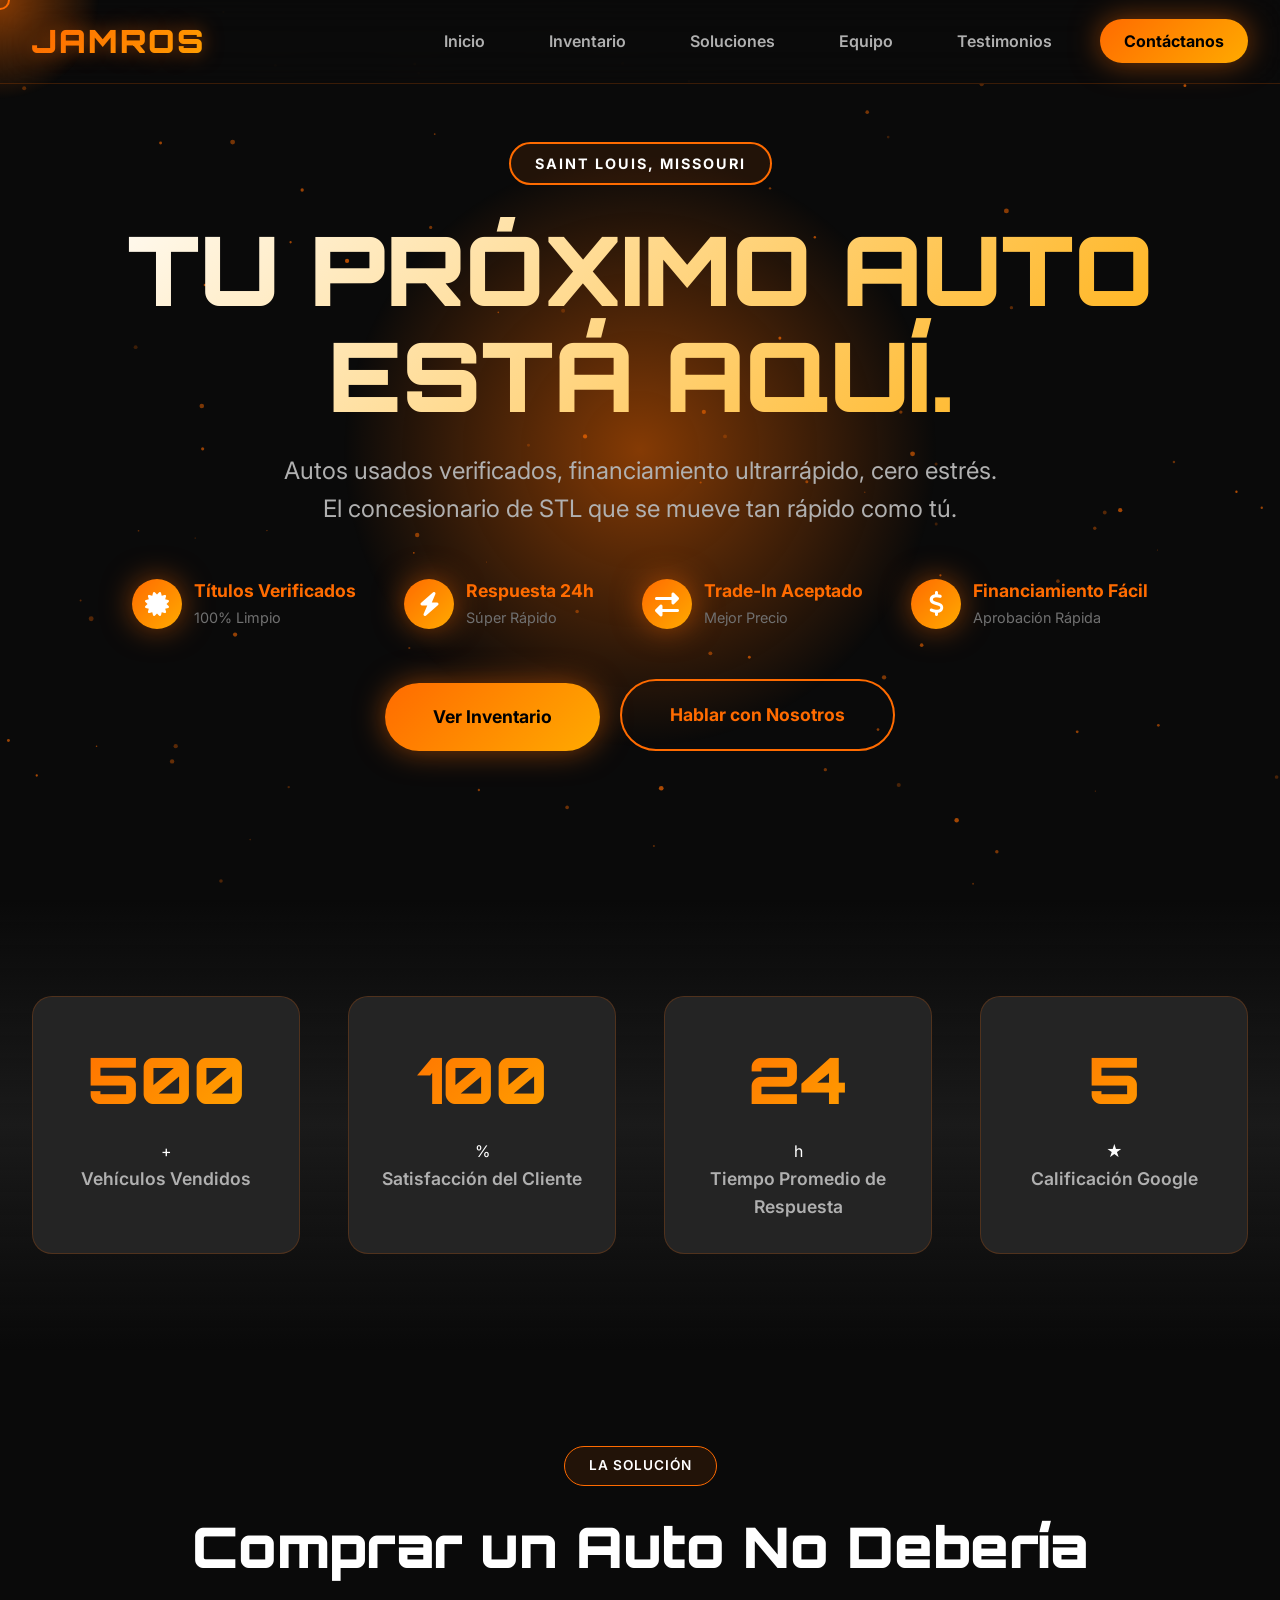
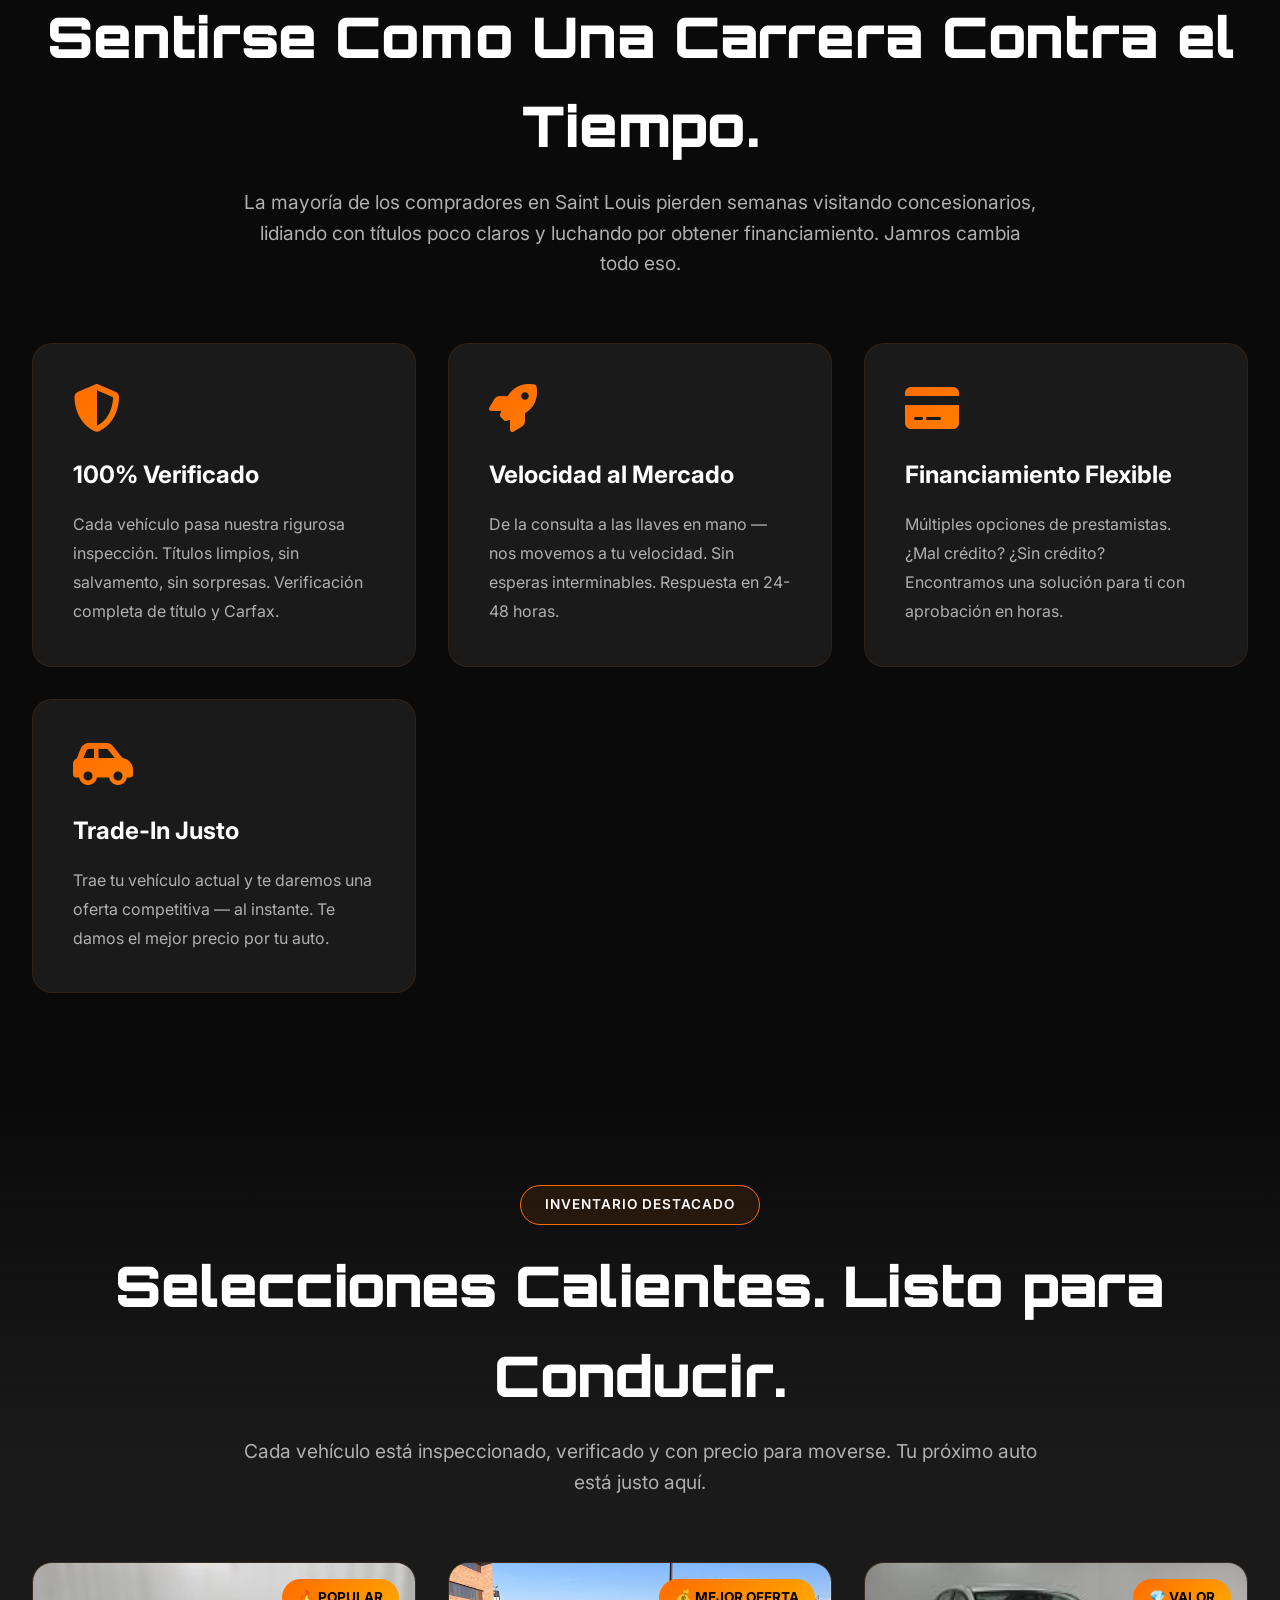
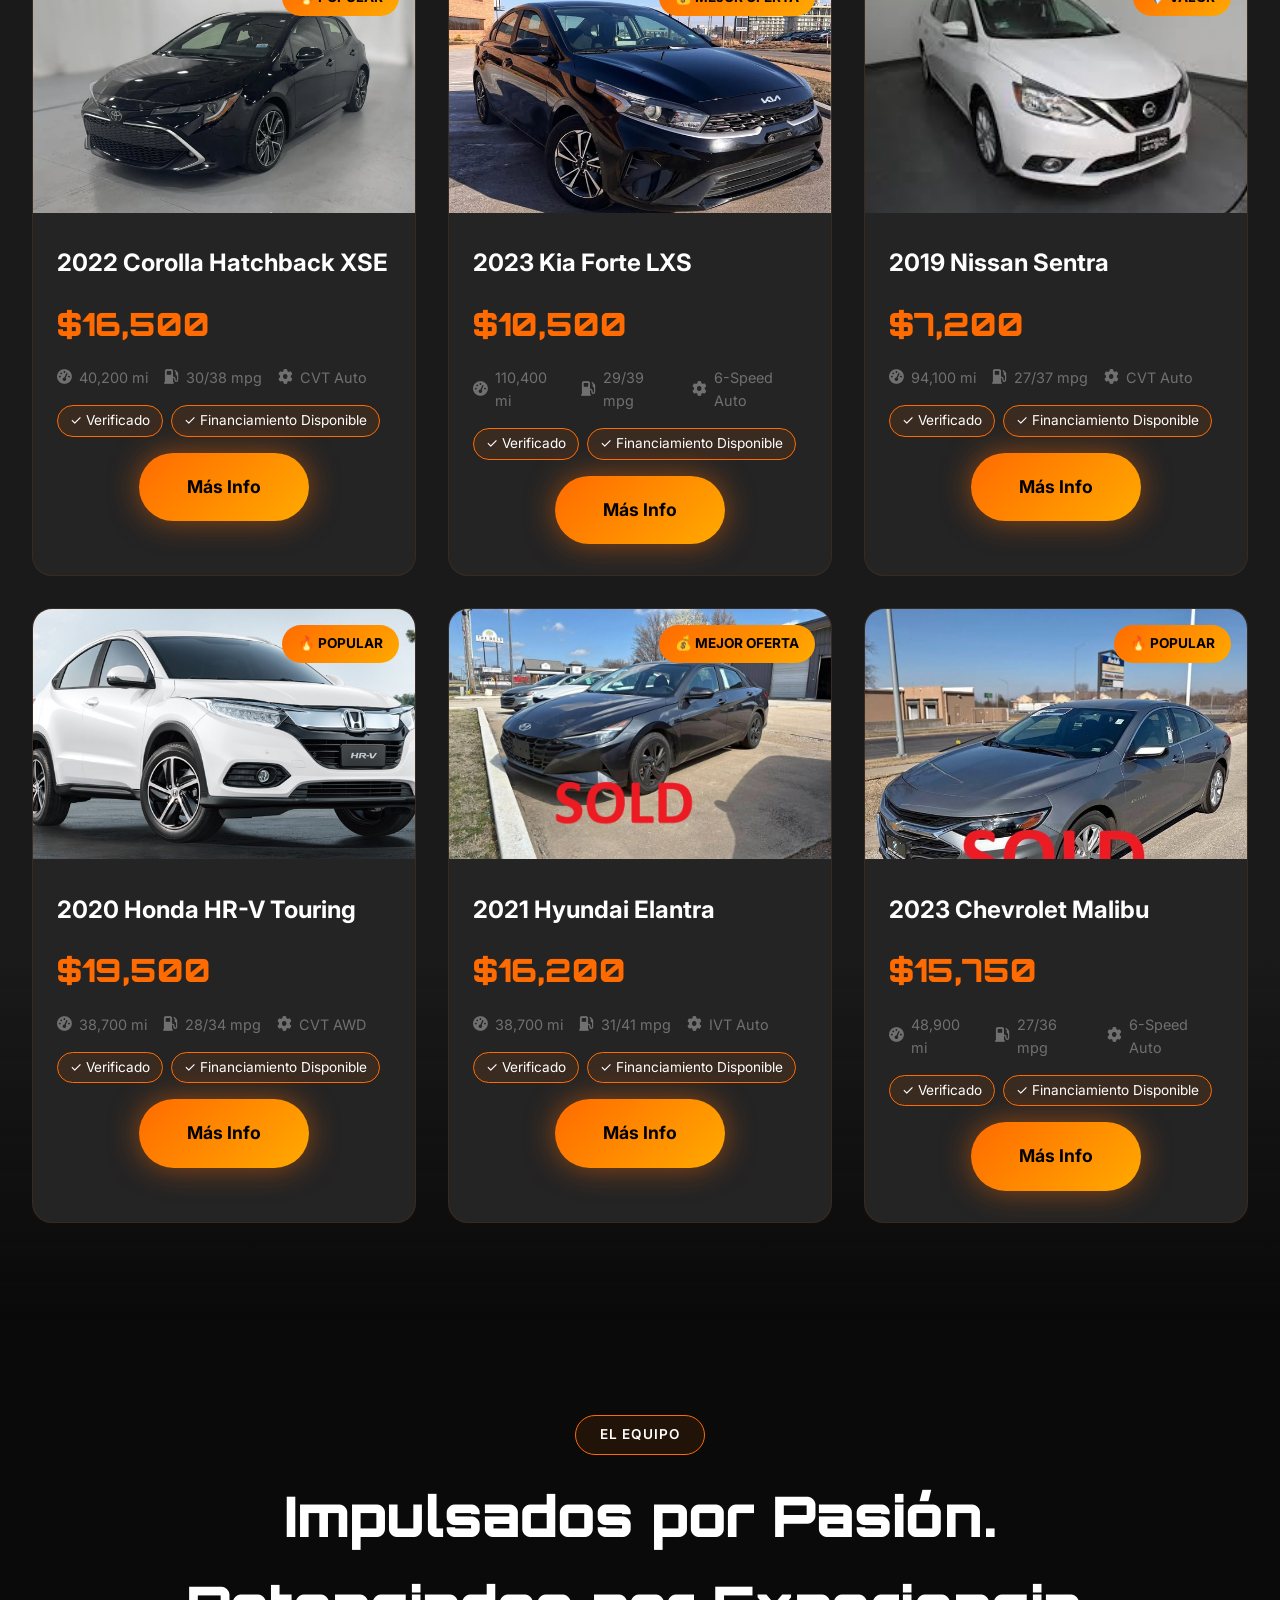
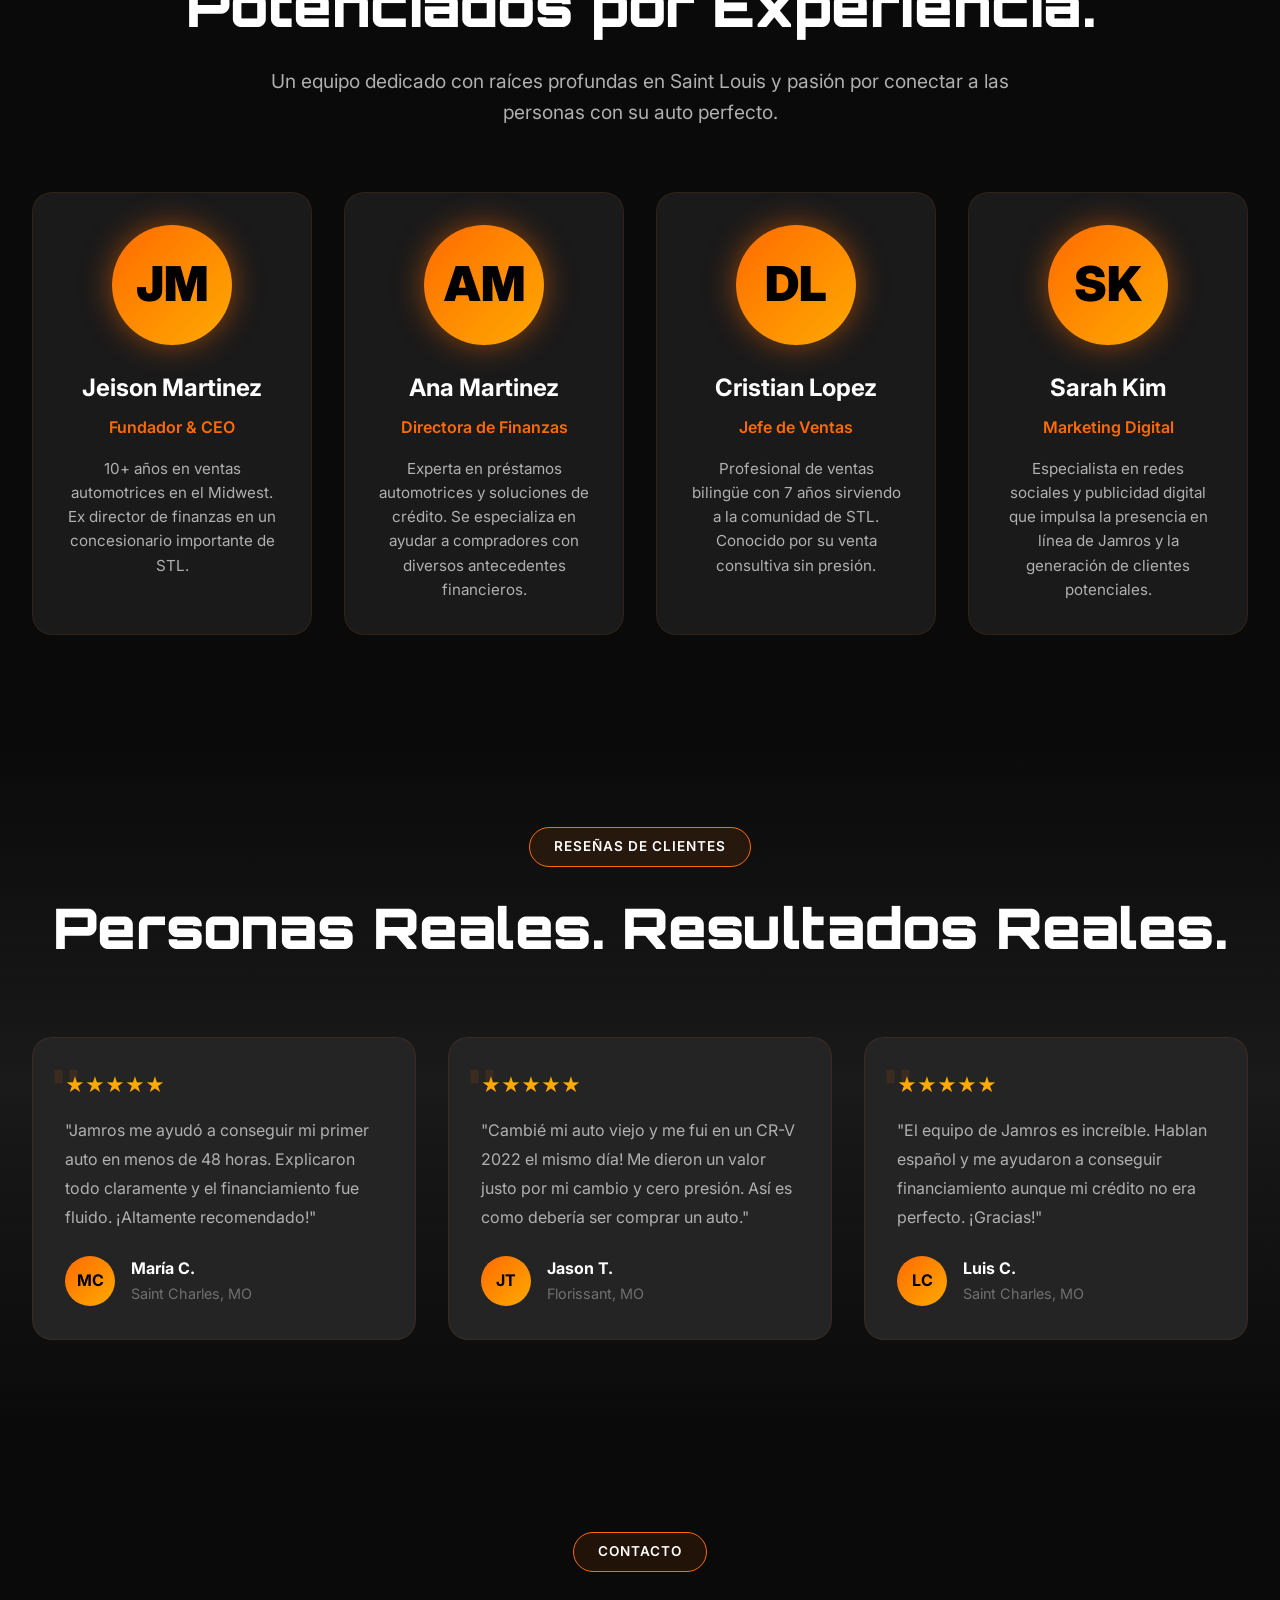
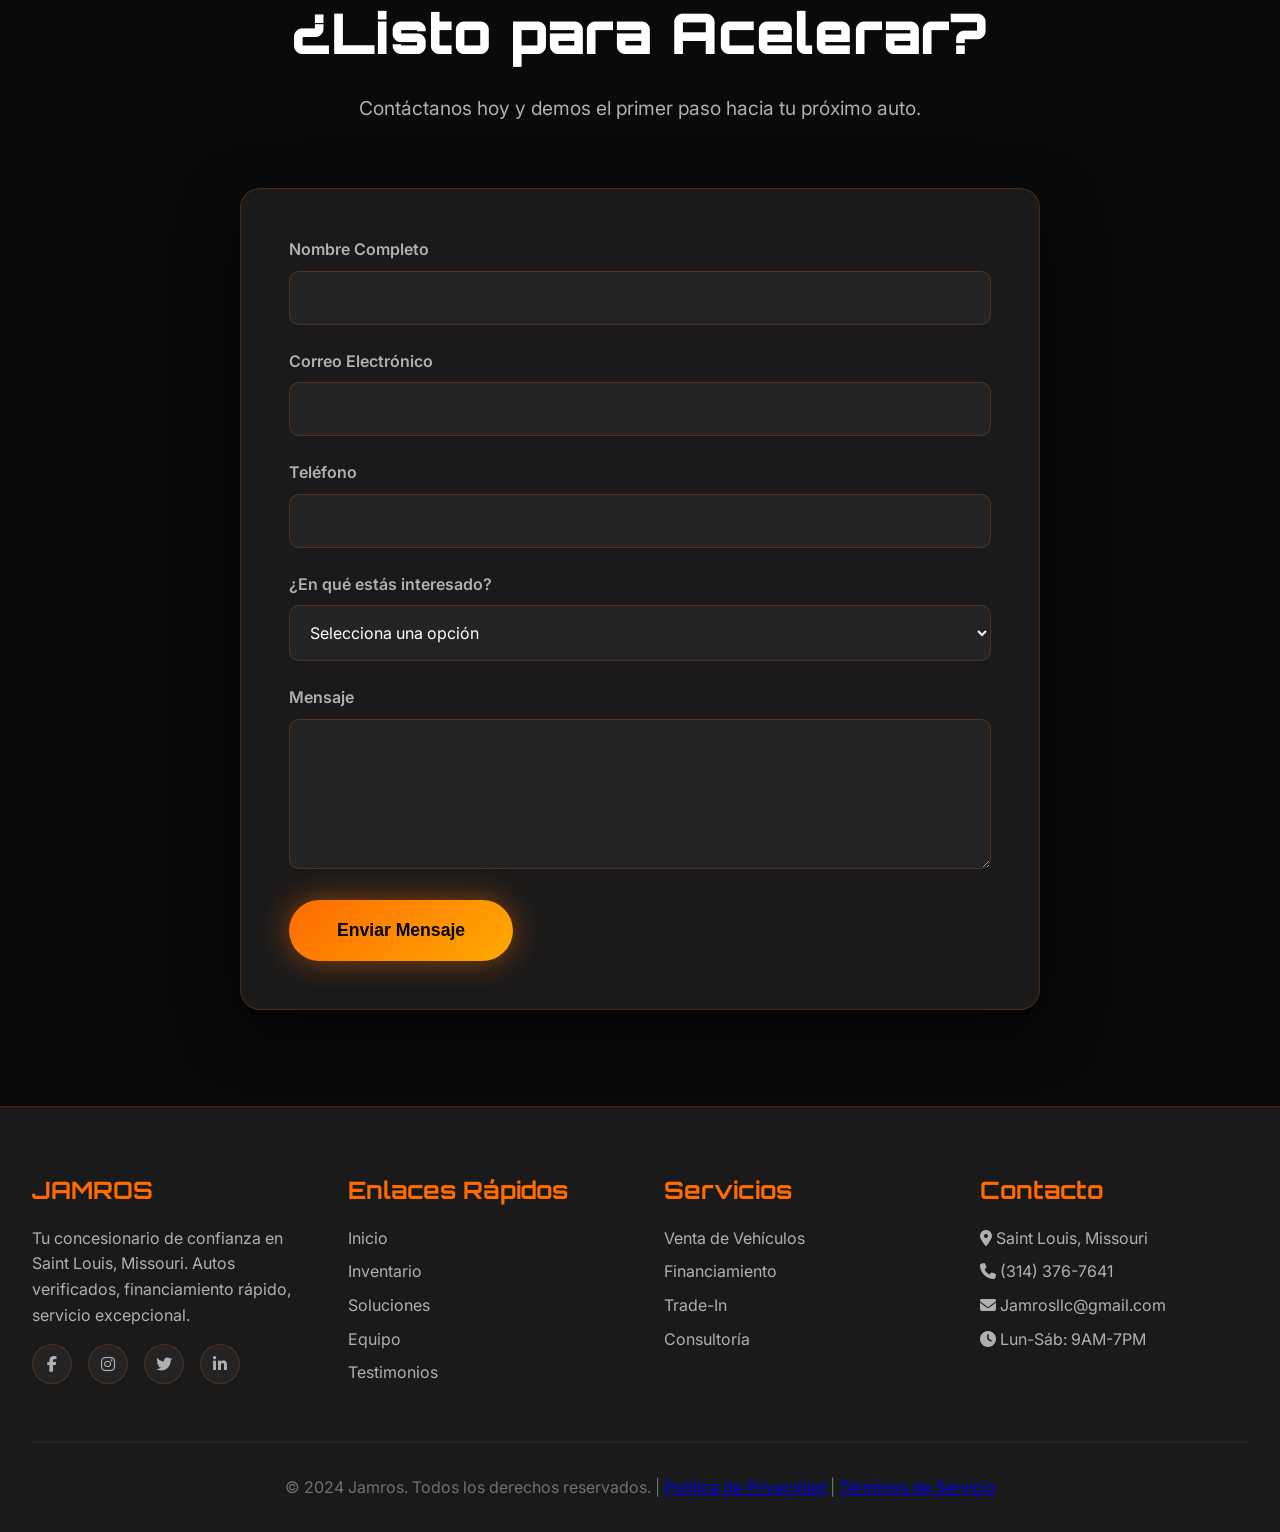
==== commit f1a69aad: "Update contact information in footer section" ====
--- a/index.html
+++ b/index.html
@@ -1571,8 +1571,8 @@
                 <div class="footer-section">
                     <h3>Contacto</h3>
                     <p><i class="fas fa-map-marker-alt"></i> Saint Louis, Missouri</p>
-                    <p><i class="fas fa-phone"></i> (314) XXX-XXXX</p>
-                    <p><i class="fas fa-envelope"></i> info@jamros.co</p>
+                    <p><i class="fas fa-phone"></i> (314) 376-7641</p>
+                    <p><i class="fas fa-envelope"></i> Jamrosllc@gmail.com</p>
                     <p><i class="fas fa-clock"></i> Lun-Sáb: 9AM-7PM</p>
                 </div>
             </div>
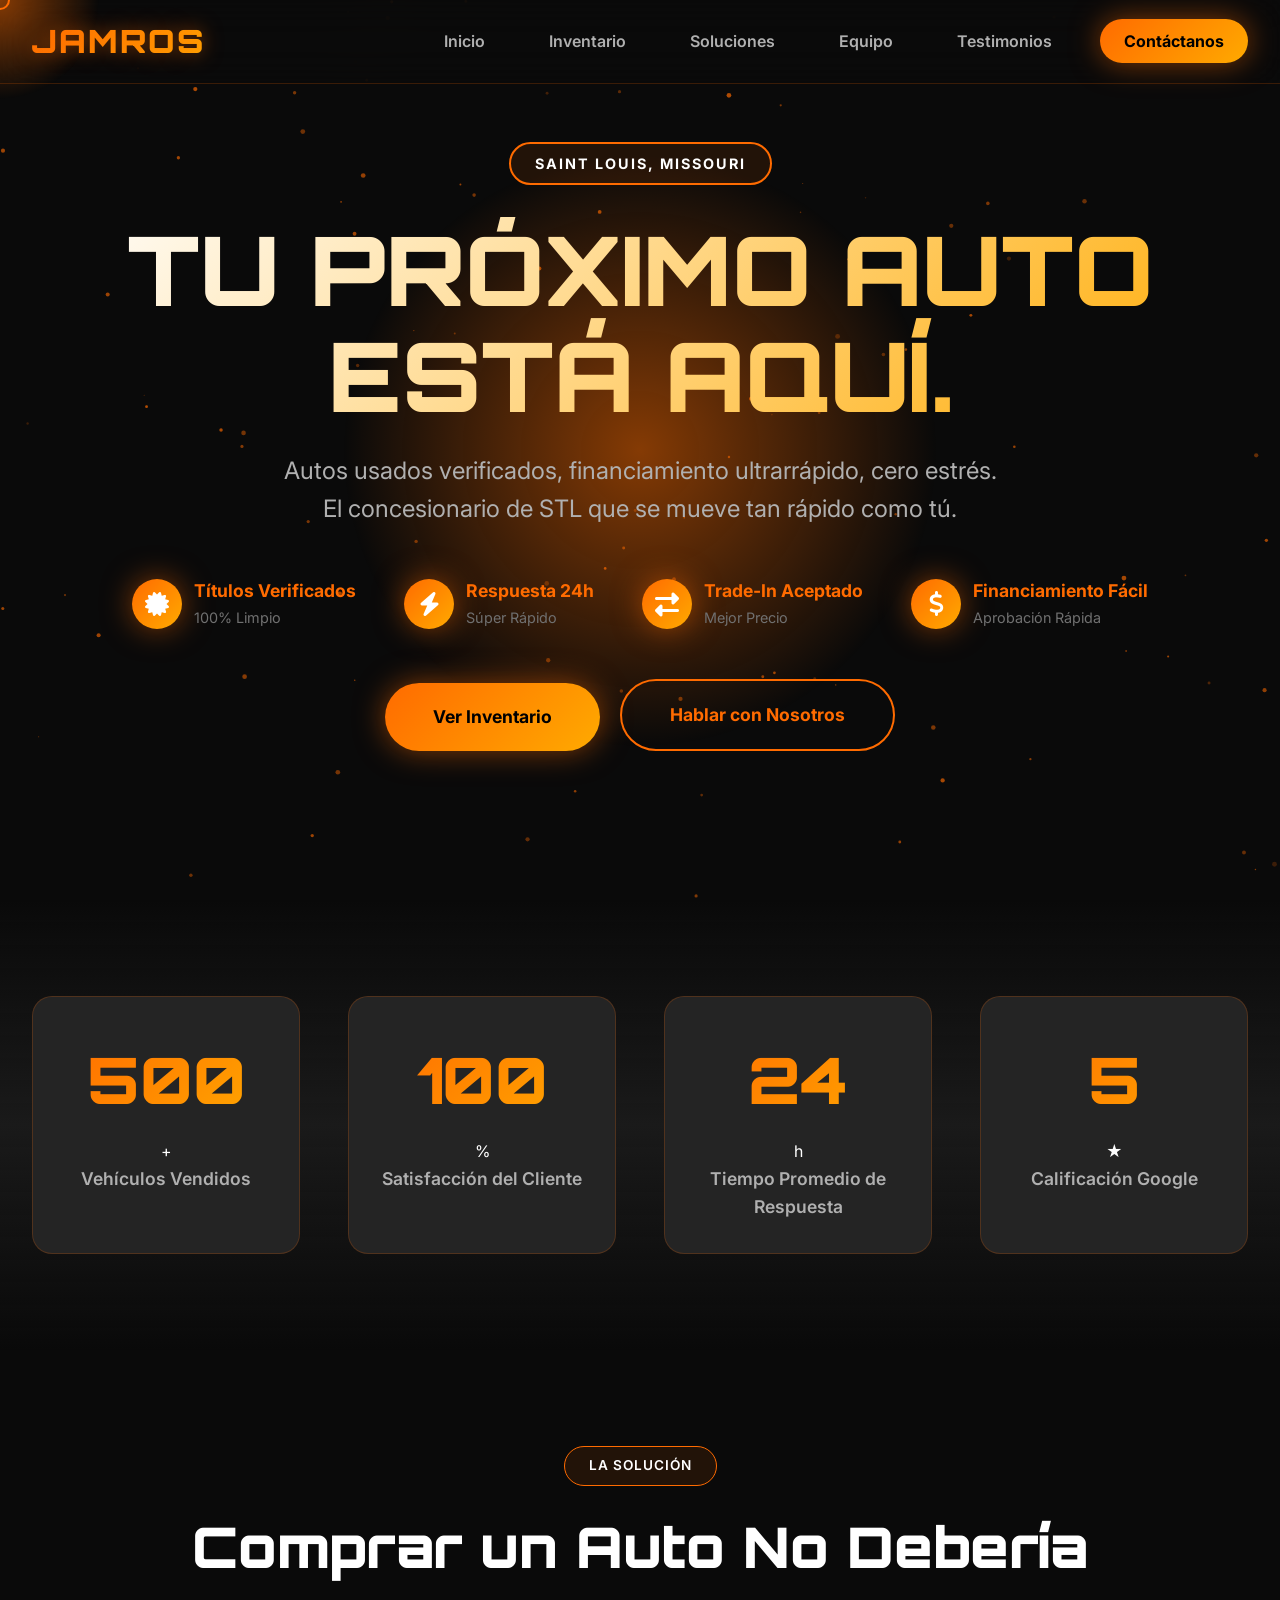
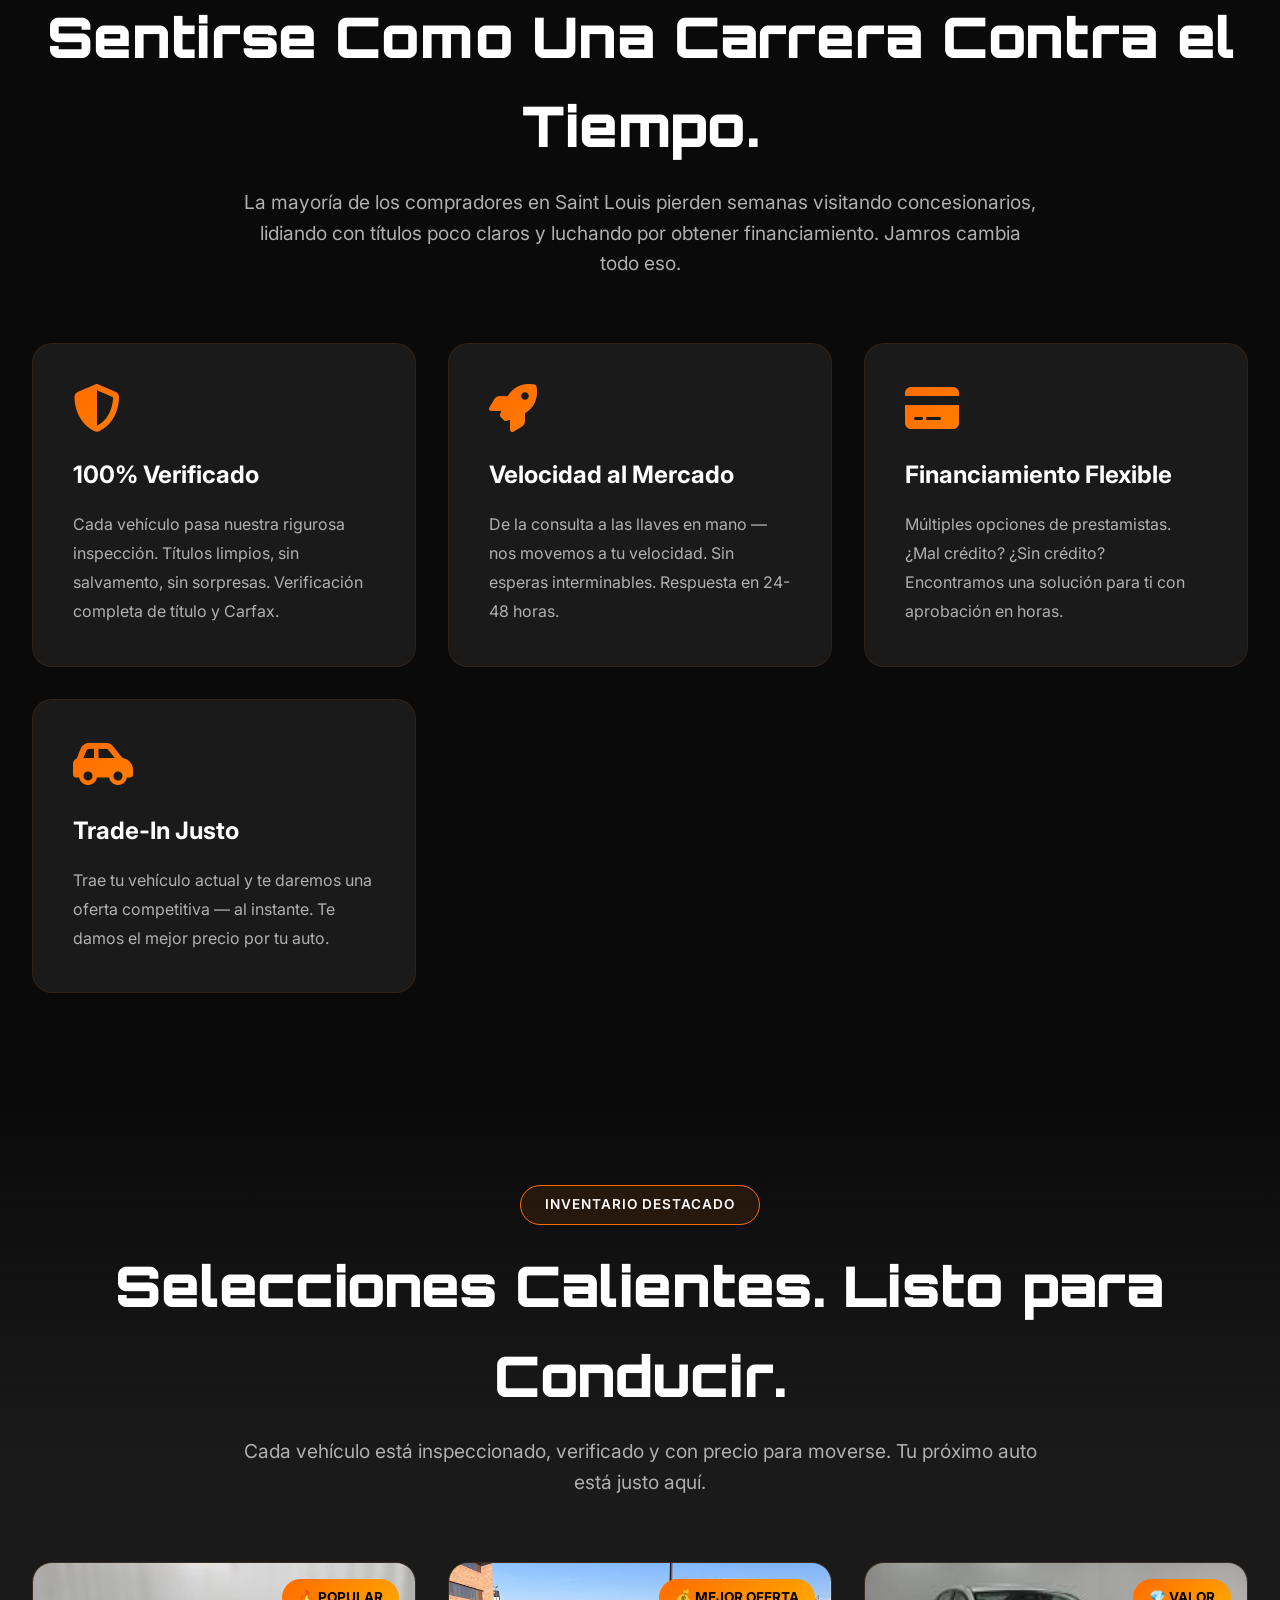
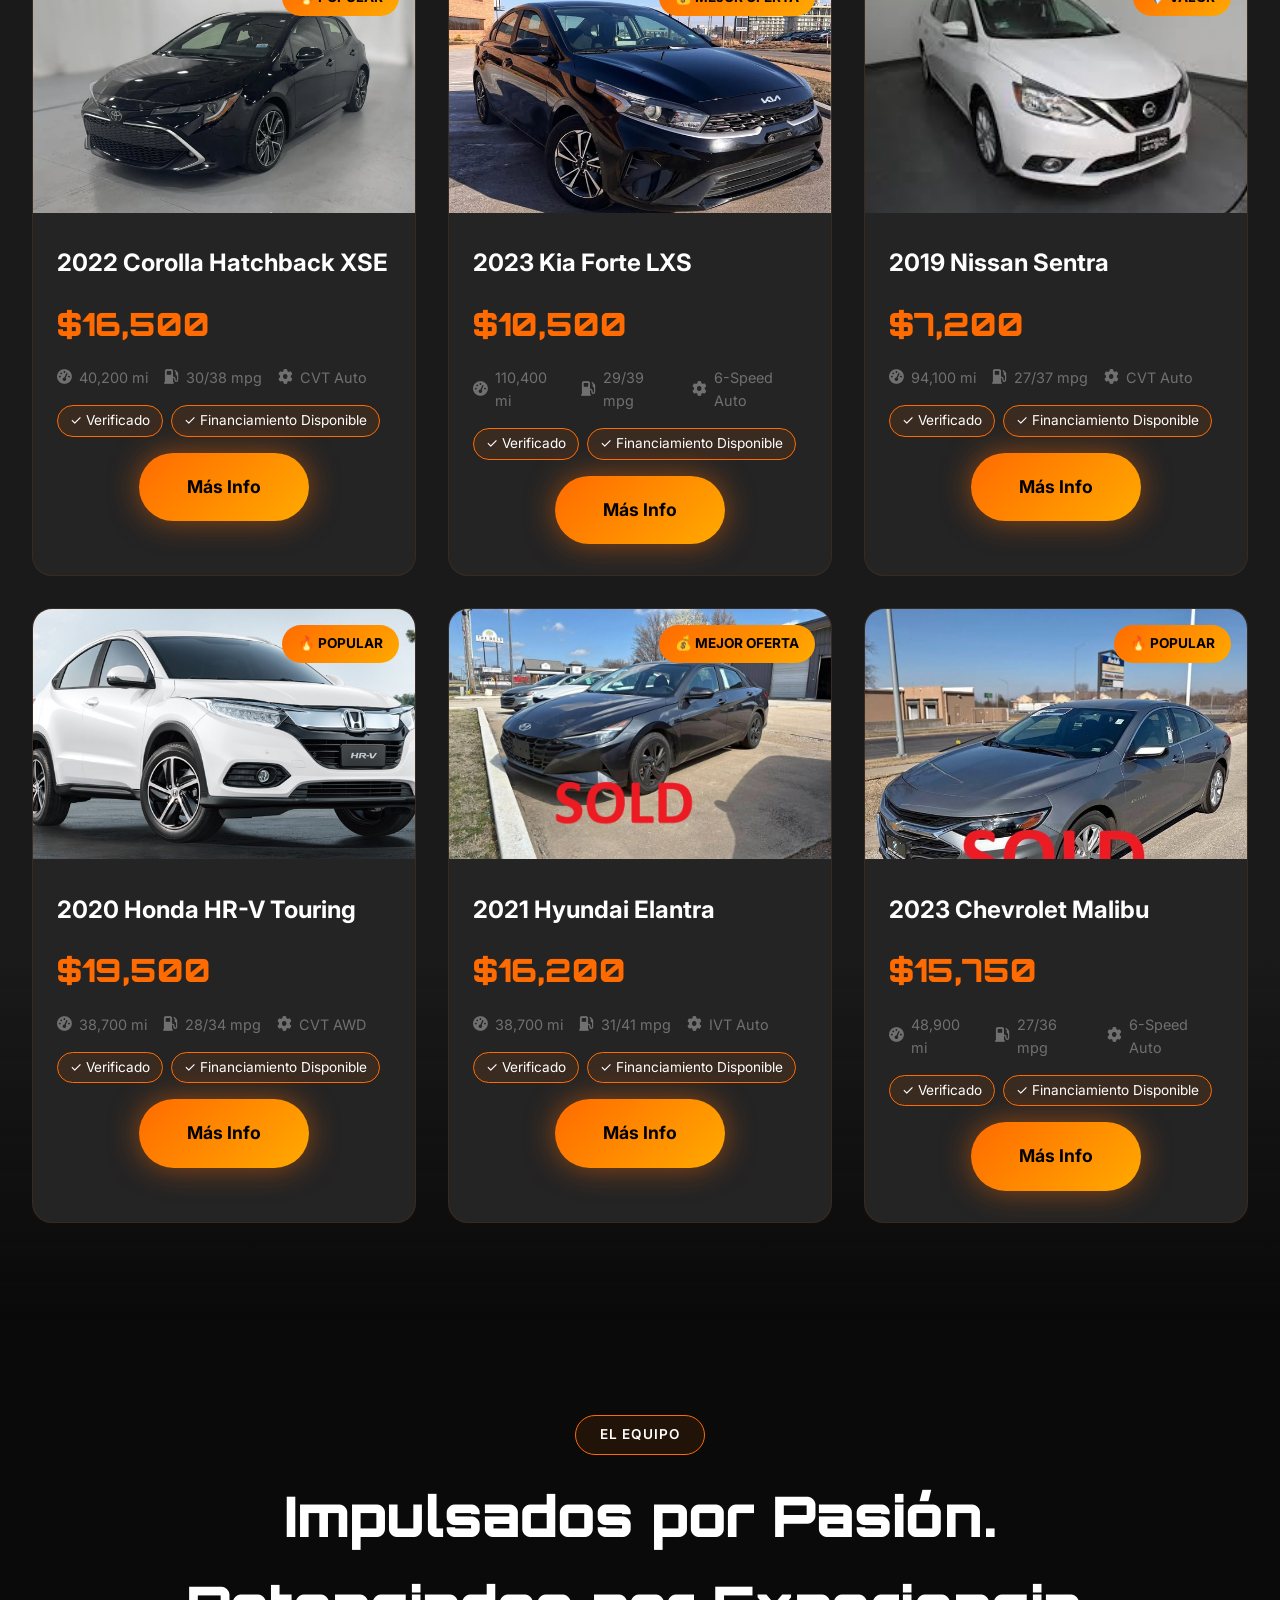
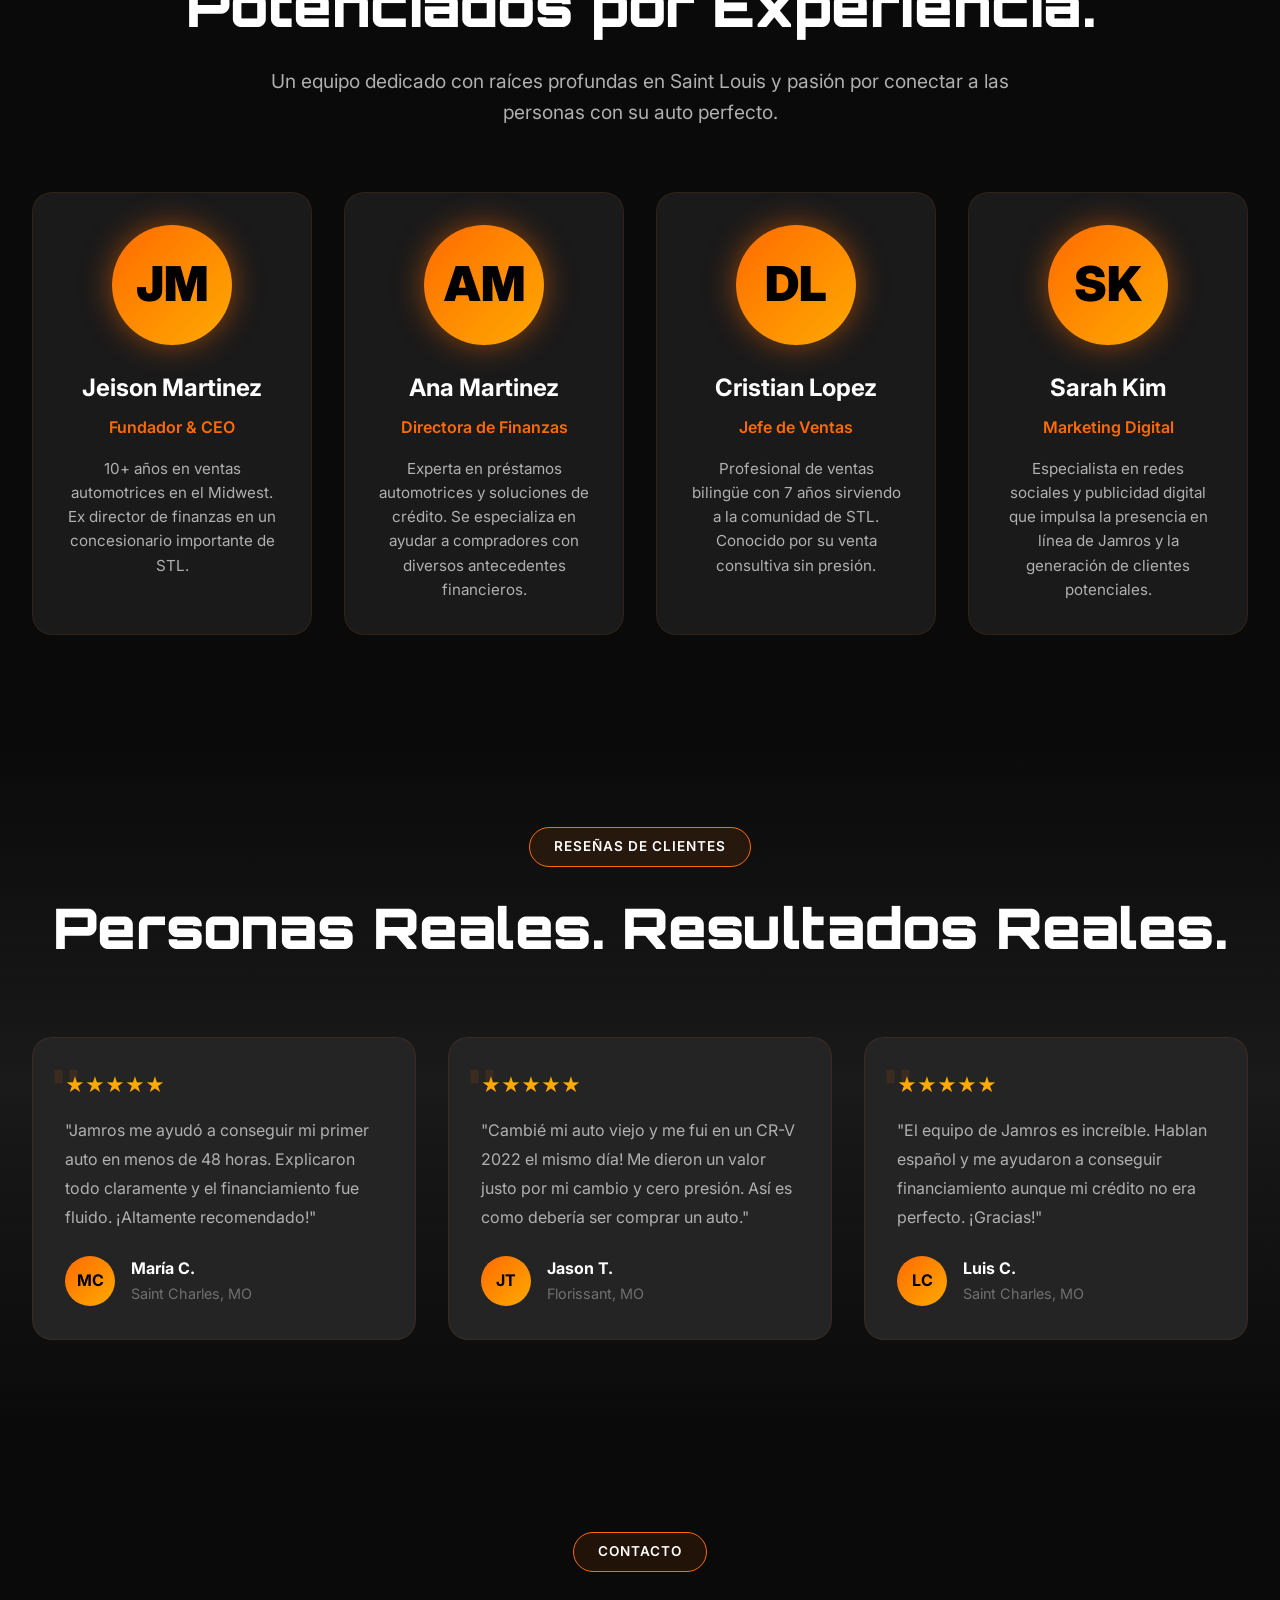
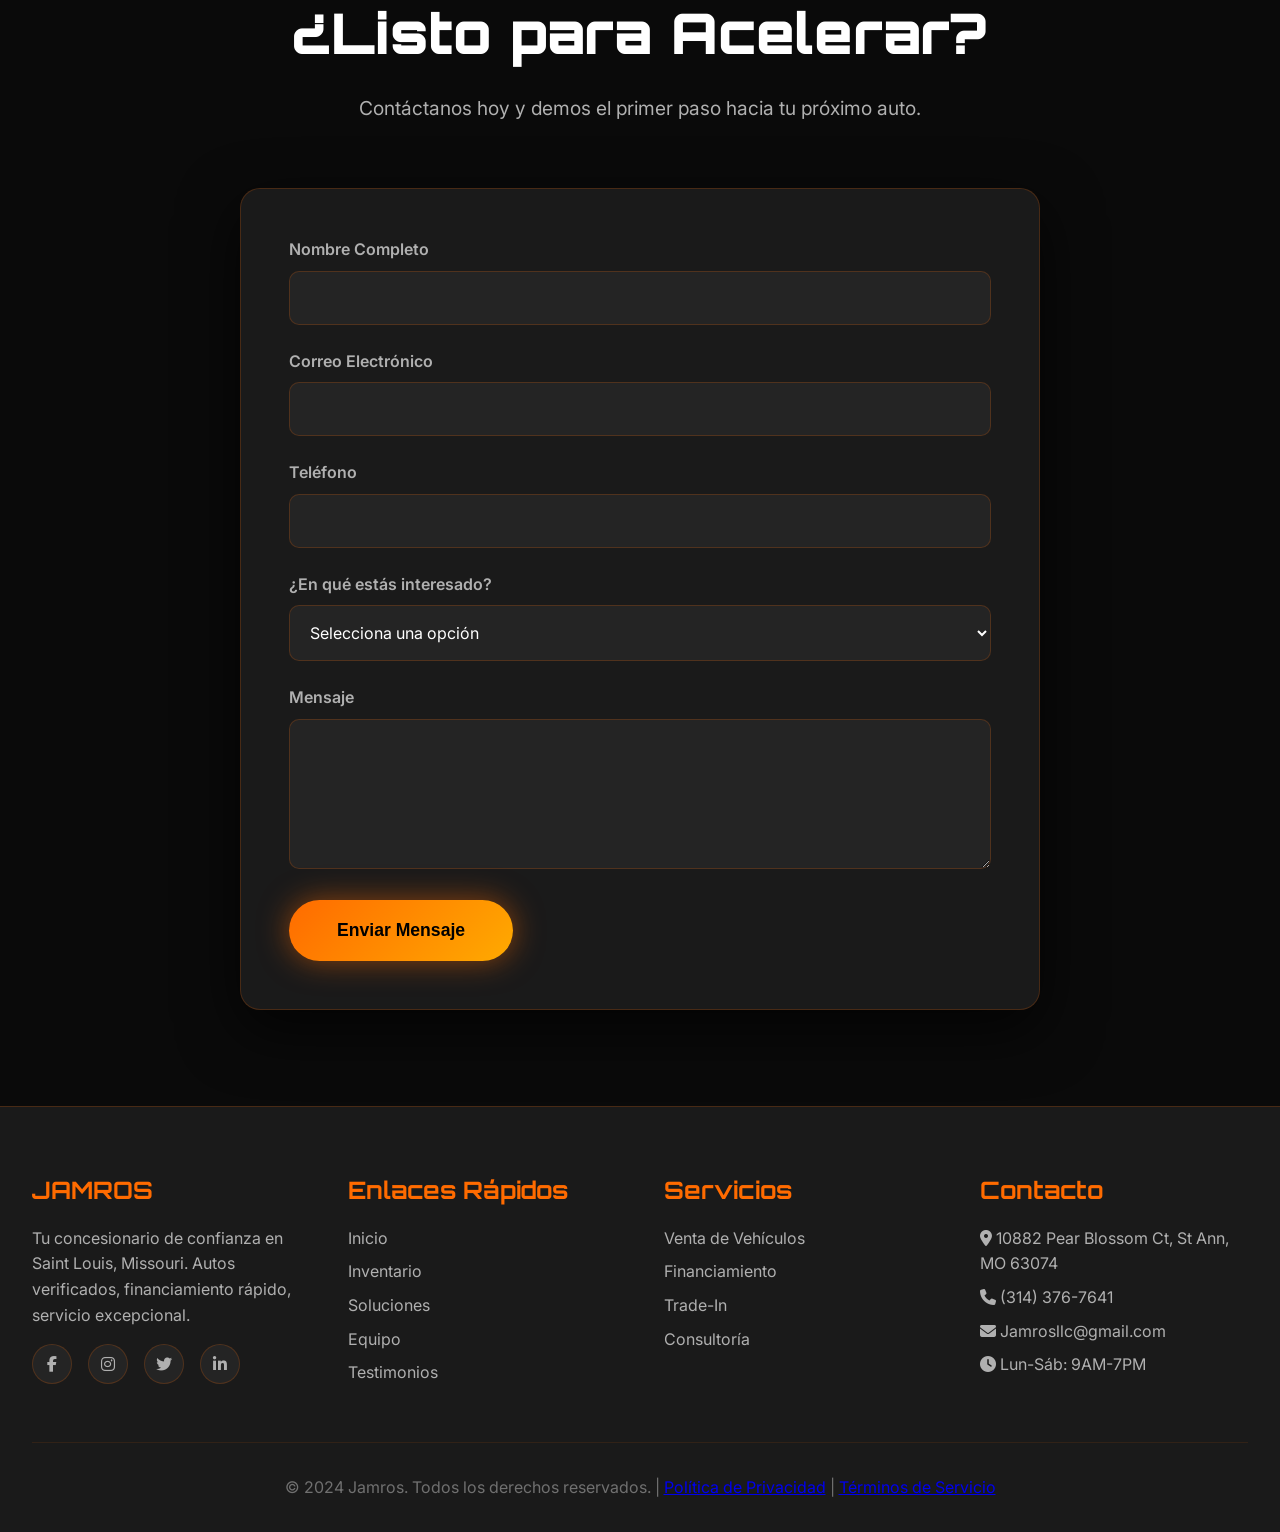
==== commit 2ffdc322: "Update index.html" ====
--- a/index.html
+++ b/index.html
@@ -1570,7 +1570,7 @@
 
                 <div class="footer-section">
                     <h3>Contacto</h3>
-                    <p><i class="fas fa-map-marker-alt"></i> Saint Louis, Missouri</p>
+                    <p><i class="fas fa-map-marker-alt"></i> 10882 Pear Blossom Ct, St Ann, MO 63074</p>
                     <p><i class="fas fa-phone"></i> (314) 376-7641</p>
                     <p><i class="fas fa-envelope"></i> Jamrosllc@gmail.com</p>
                     <p><i class="fas fa-clock"></i> Lun-Sáb: 9AM-7PM</p>
